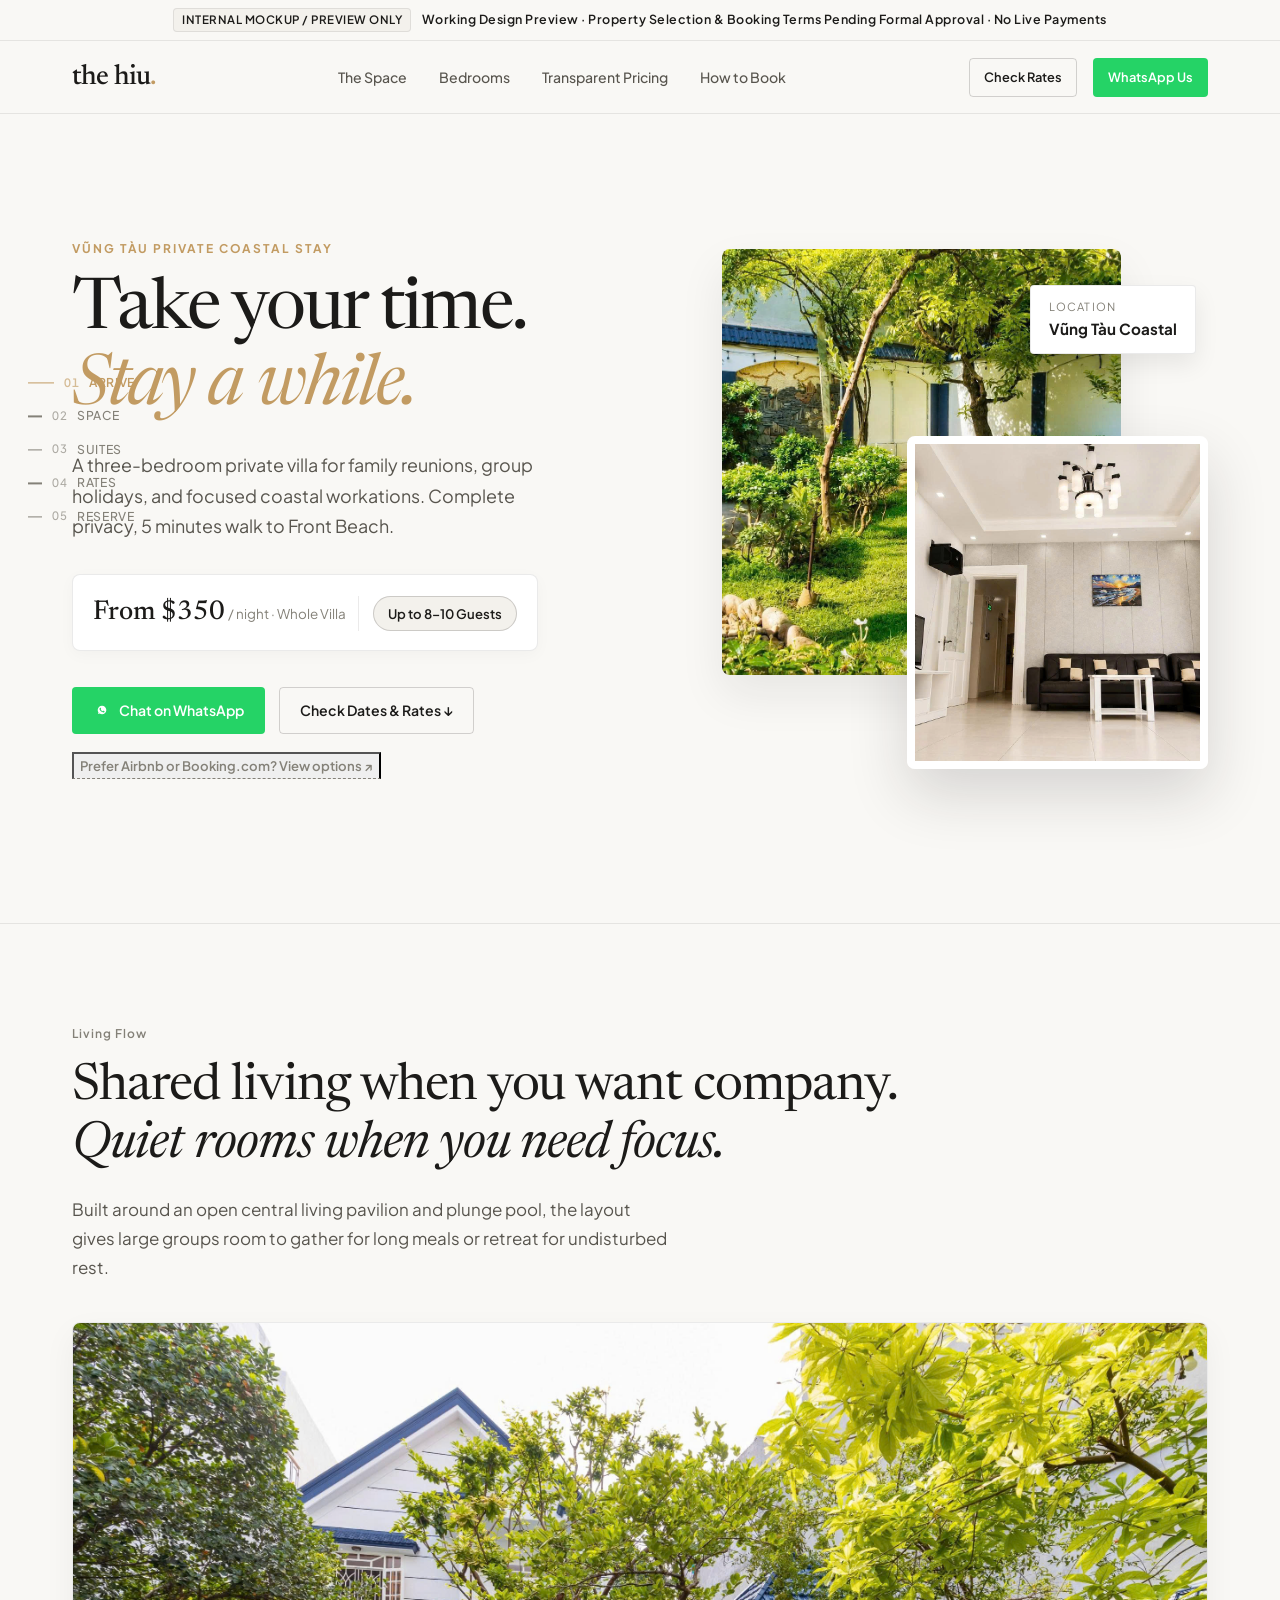
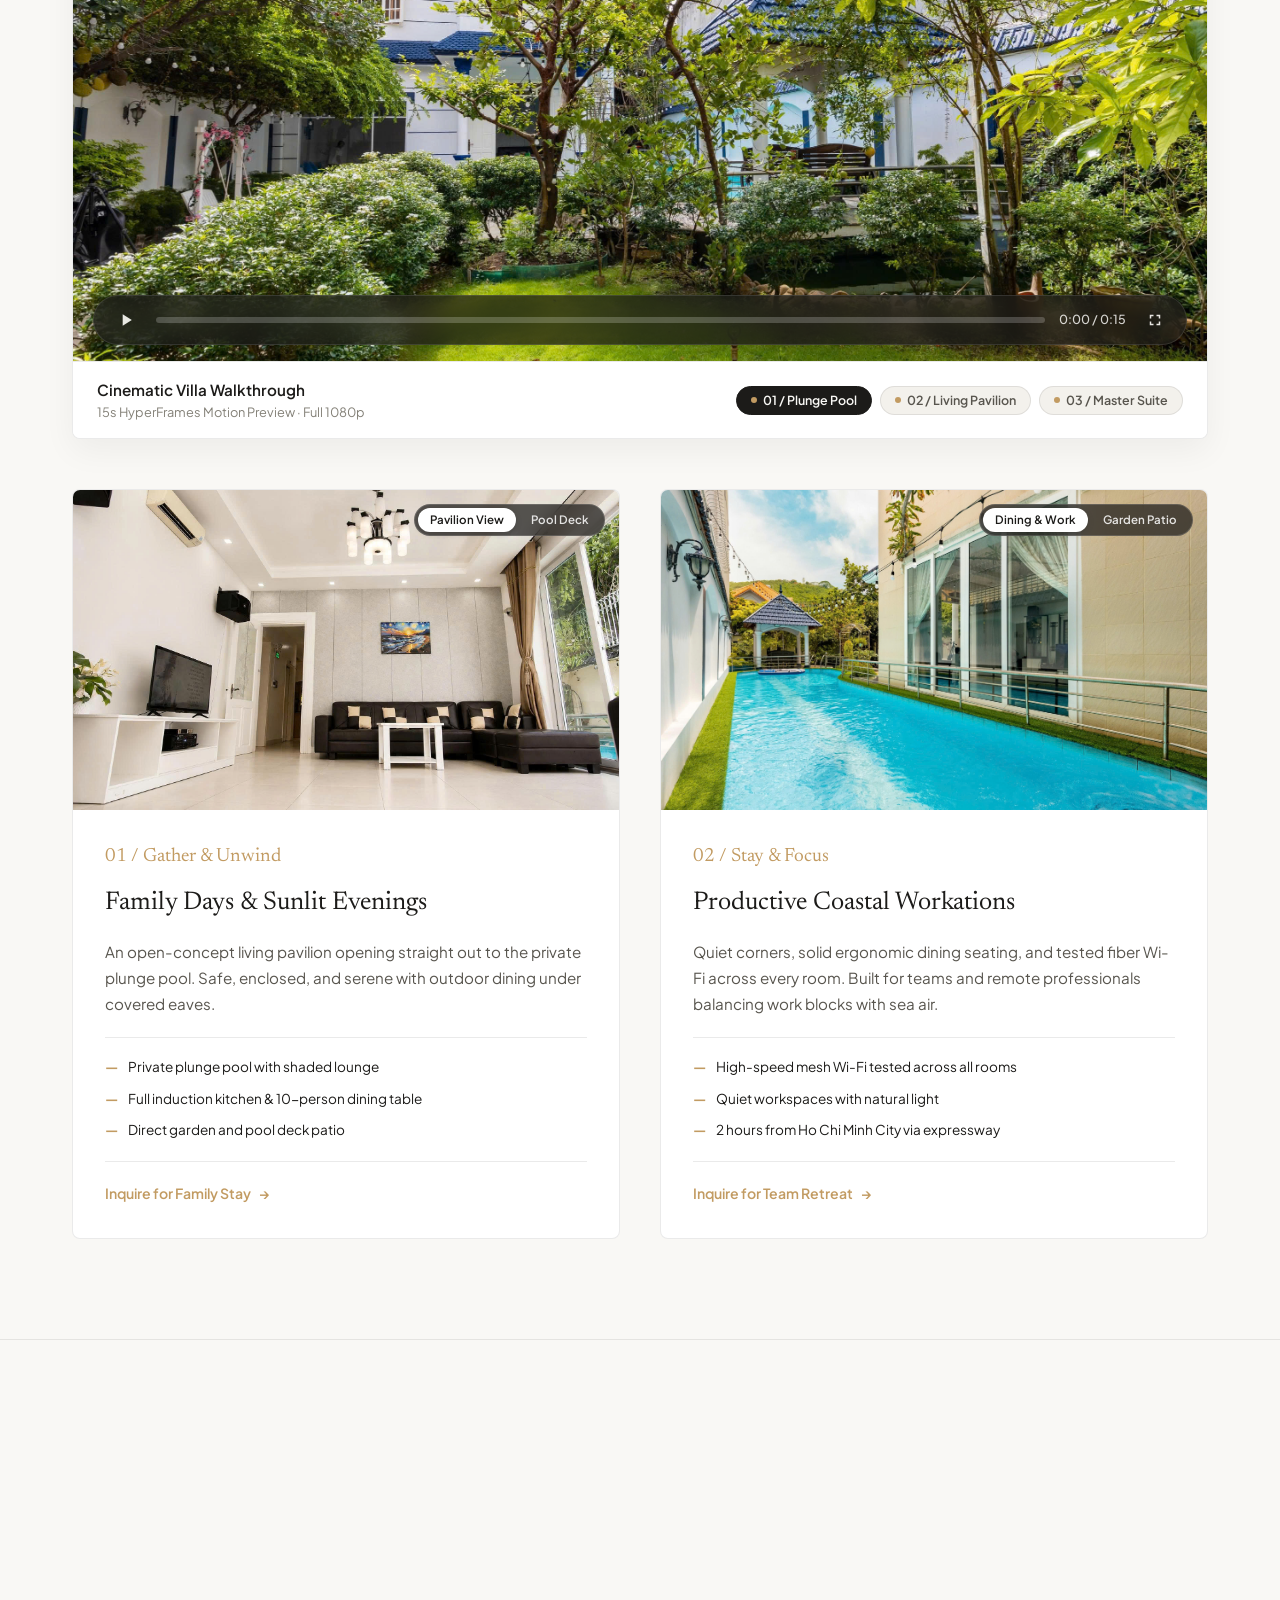
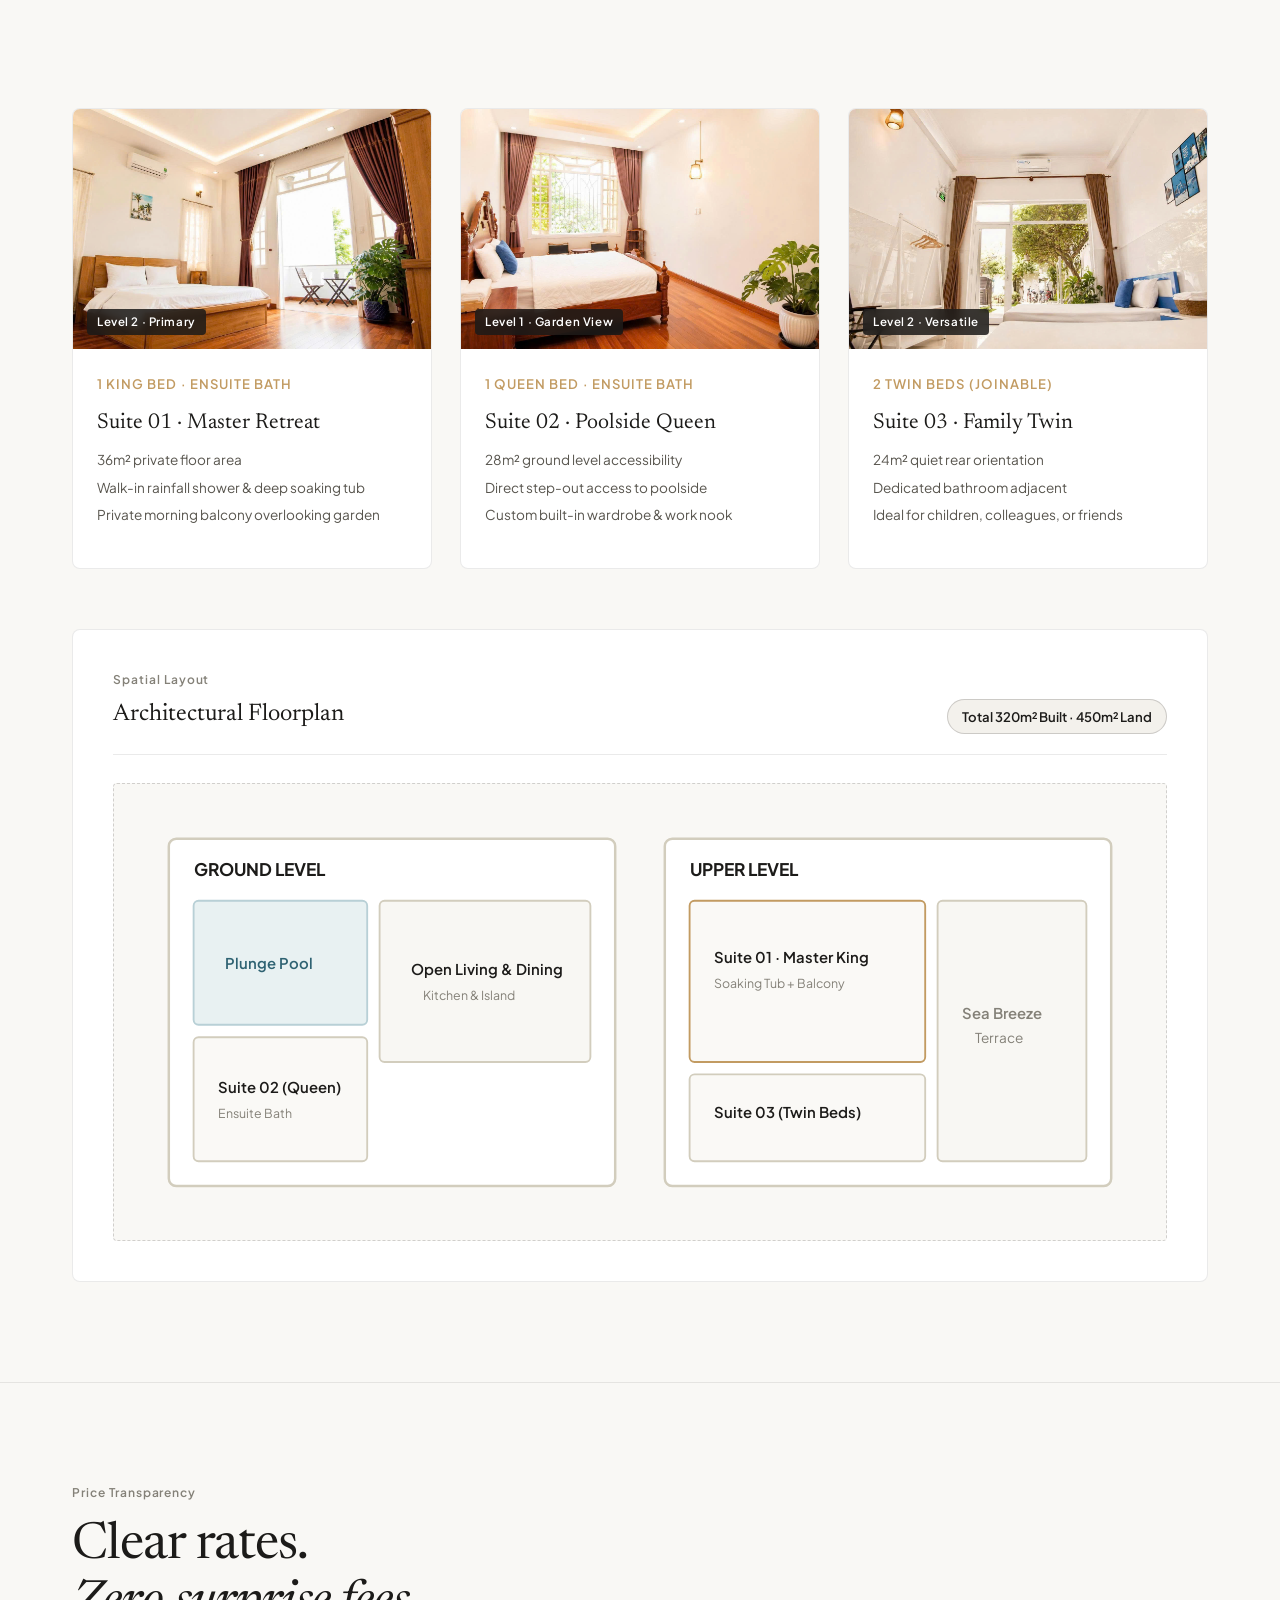
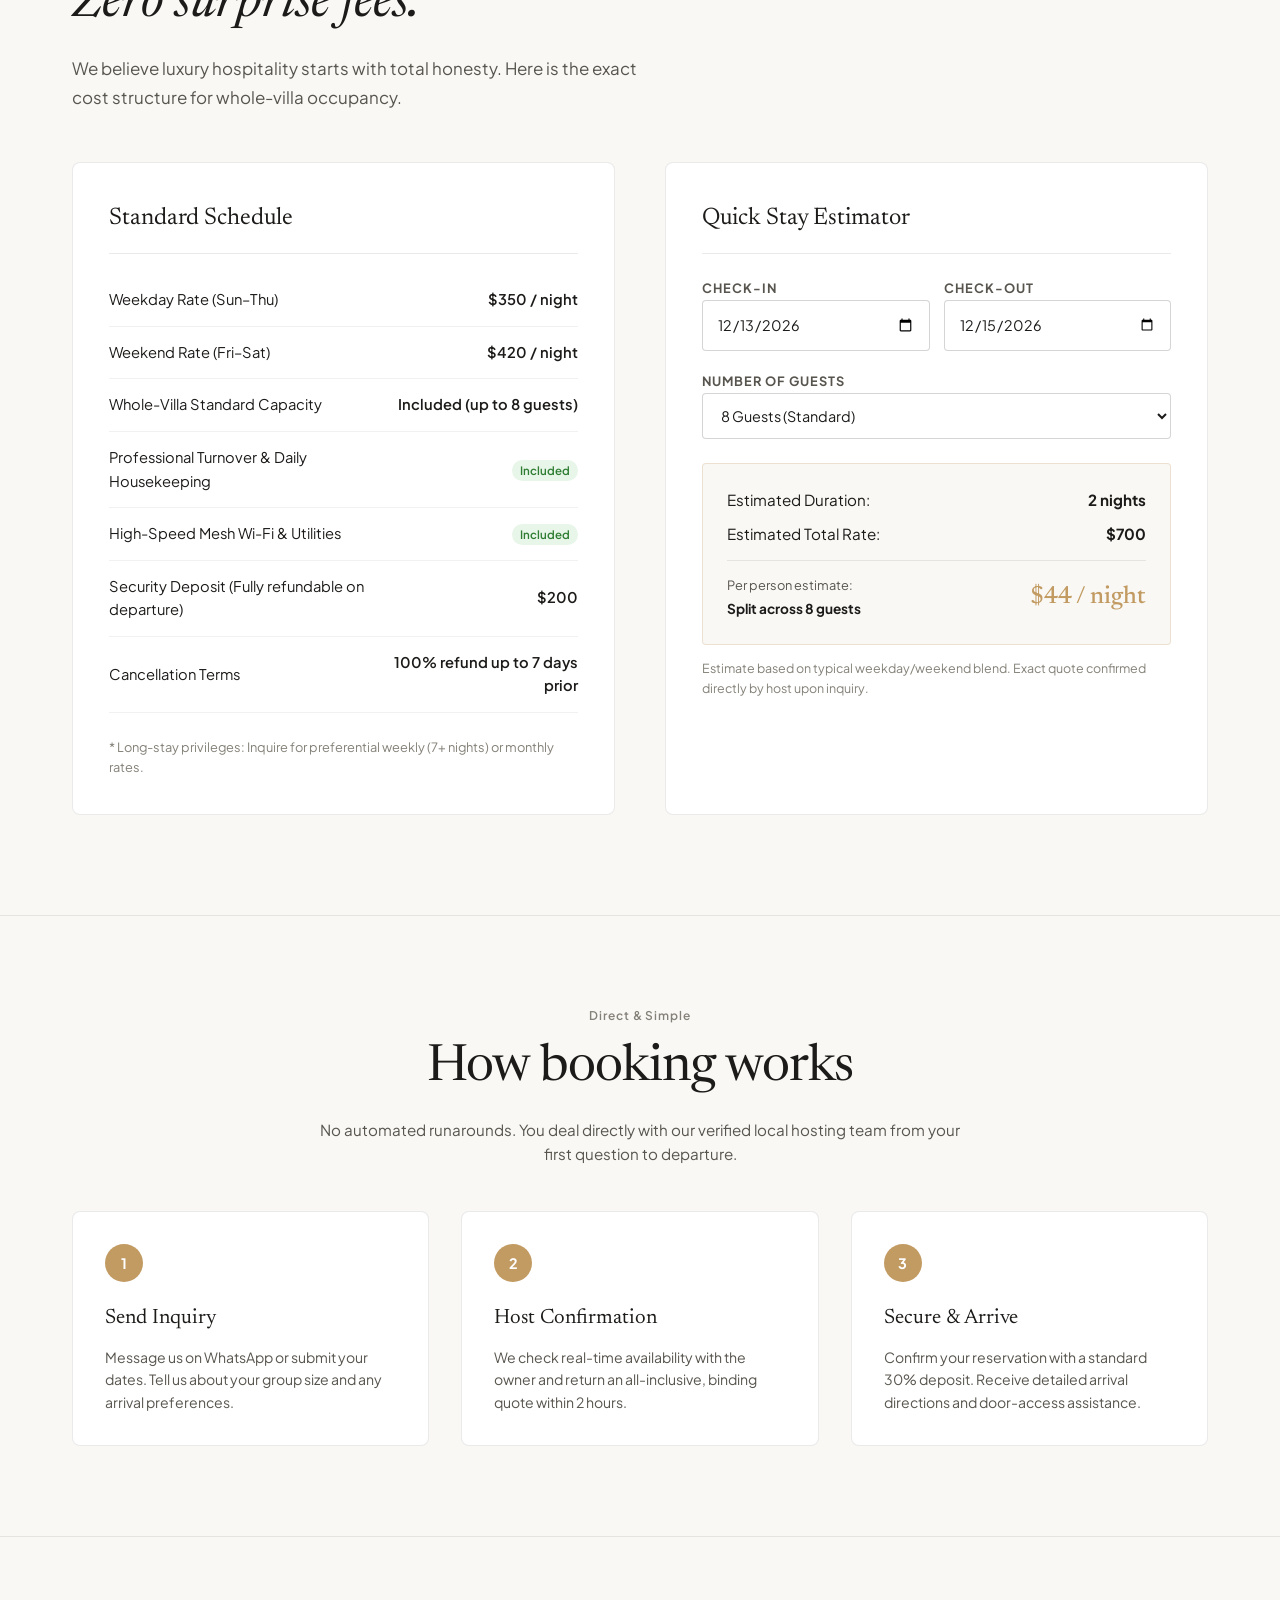
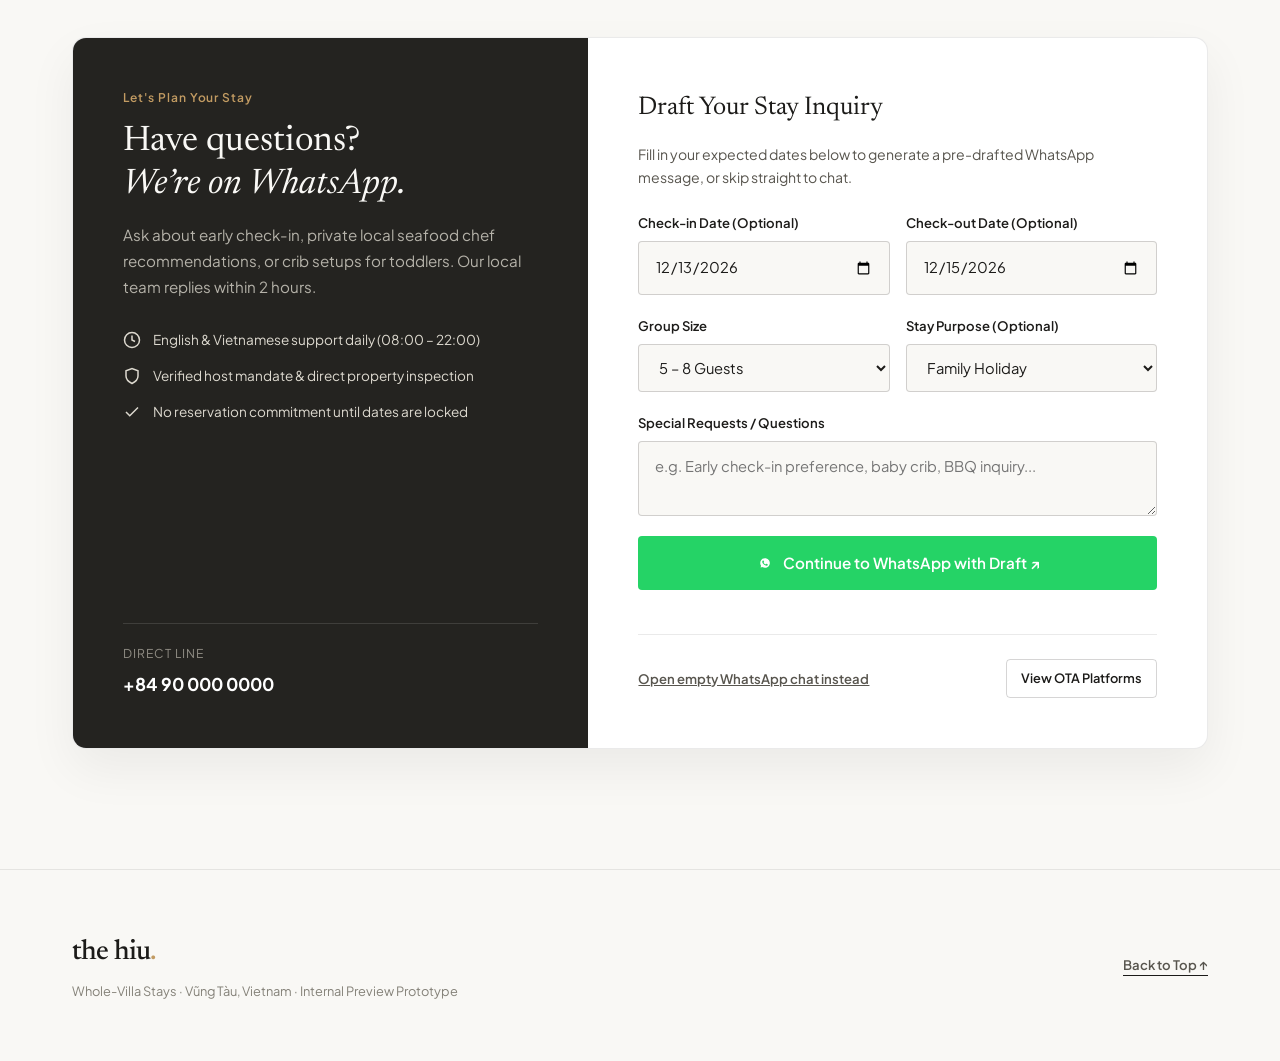
==== index.html @ a6456c28 "feat(web): deploy The Hiu preview landing page" ====
<!doctype html>
<html lang="en" data-type="place">
<head>
  <meta charset="utf-8">
  <meta name="viewport" content="width=device-width, initial-scale=1">
  <meta name="robots" content="noindex,nofollow">
  <meta name="page-type" content="place">
  <meta name="site-kind" content="place">
  <meta name="page-kind" content="place">
  <title>The Hiu | Whole-Villa Retreat (Vũng Tàu) — Preview Prototype</title>
  <link rel="preconnect" href="https://fonts.googleapis.com">
  <link rel="preconnect" href="https://fonts.gstatic.com" crossorigin>
  <link rel="stylesheet" href="styles.css">
</head>
<body>

  <!-- Internal Preview Disclaimer Banner (Compliance with AGENTS.md) -->
  <aside class="preview-banner" role="status" aria-label="Internal Preview Notice">
    <span>Internal Mockup / Preview Only</span> Working Design Preview · Property Selection & Booking Terms Pending Formal Approval · No Live Payments
  </aside>

  <!-- Sticky Top Navigation -->
  <header class="site-header">
    <div class="scroll-progress" id="scroll-progress"></div>
    <div class="container nav-wrapper">
      <a class="brand-mark" href="#top" aria-label="The Hiu Homepage">
        the hiu<span>.</span>
      </a>

      <!-- Active Section Breadcrumb Pill (Mobile & Tablet <1024px) -->
      <div class="mobile-act-pill header-act-pill" id="mobile-act-indicator" aria-live="polite">
        <span class="act-pill-dot" aria-hidden="true"></span>
        <span class="act-pill-text" id="mobile-act-text">01 / Arrive</span>
      </div>

      <nav class="nav-menu" aria-label="Main Navigation">
        <a class="nav-link" href="#space">The Space</a>
        <a class="nav-link" href="#rooms">Bedrooms</a>
        <a class="nav-link" href="#pricing">Transparent Pricing</a>
        <a class="nav-link" href="#process">How to Book</a>
      </nav>

      <div class="nav-cta-group">
        <a class="btn btn-outline btn-sm" href="#pricing">Check Rates</a>
        <a class="btn btn-whatsapp btn-sm" href="https://wa.me/84900000000?text=Hello%20The%20Hiu,%20I'm%20interested%20in%20inquiry%20details%20for%20the%20villa." target="_blank" rel="noopener">
          WhatsApp Us
        </a>
      </div>
    </div>
  </header>

  <main id="top">

    <!-- Desktop Floating Left Navigation Rail (>=1024px) -->
    <nav class="side-nav-rail" id="side-nav-rail" aria-label="Chapter Navigation">
      <div class="side-nav-track">
        <a href="#arrive" class="side-nav-item is-active" data-section="arrive" aria-label="Chapter 01: Arrive" aria-current="true">
          <span class="side-nav-line" aria-hidden="true"></span>
          <span class="side-nav-num">01</span>
          <span class="side-nav-label">Arrive</span>
        </a>
        <a href="#space" class="side-nav-item" data-section="space" aria-label="Chapter 02: Space">
          <span class="side-nav-line" aria-hidden="true"></span>
          <span class="side-nav-num">02</span>
          <span class="side-nav-label">Space</span>
        </a>
        <a href="#rooms" class="side-nav-item" data-section="rooms" aria-label="Chapter 03: Suites">
          <span class="side-nav-line" aria-hidden="true"></span>
          <span class="side-nav-num">03</span>
          <span class="side-nav-label">Suites</span>
        </a>
        <a href="#pricing" class="side-nav-item" data-section="pricing" aria-label="Chapter 04: Rates">
          <span class="side-nav-line" aria-hidden="true"></span>
          <span class="side-nav-num">04</span>
          <span class="side-nav-label">Rates</span>
        </a>
        <a href="#enquiry" class="side-nav-item" data-section="enquiry" aria-label="Chapter 05: Reserve">
          <span class="side-nav-line" aria-hidden="true"></span>
          <span class="side-nav-num">05</span>
          <span class="side-nav-label">Reserve</span>
        </a>
      </div>
    </nav>

    <!-- ======================================================================
         ACT 1: ARRIVE — Dimensional Layered Hero
         ====================================================================== -->
    <section class="hero-section" id="arrive" aria-label="Villa Introduction">
      <div class="container hero-grid">
        
        <div class="hero-copy-block">
          <span class="eyebrow">Vũng Tàu Private Coastal Stay</span>
          <h1 class="hero-headline">Take your time.<br><em>Stay a while.</em></h1>
          <p class="hero-desc">
            A three-bedroom private villa for family reunions, group holidays, and focused coastal workations. Complete privacy, 5 minutes walk to Front Beach.
          </p>

          <!-- Starting Price Strip (Early Transparent Pricing) -->
          <div class="hero-price-strip">
            <div>
              <span class="price-main">From $350</span>
              <span class="price-sub">/ night · Whole Villa</span>
            </div>
            <div class="hero-price-meta">
              <span class="badge-pill">Up to 8–10 Guests</span>
            </div>
          </div>

          <!-- Dual Primary CTAs -->
          <div class="hero-cta-actions">
            <a class="btn btn-whatsapp" id="hero-whatsapp-btn" href="https://wa.me/84900000000?text=Hello%20The%20Hiu,%20I%20am%20interested%20in%20staying%20at%20the%20villa.%20Could%20you%20share%20availability?" target="_blank" rel="noopener">
              <svg width="18" height="18" viewBox="0 0 24 24" fill="currentColor" aria-hidden="true"><path d="M12.031 6.172c-3.181 0-5.767 2.586-5.768 5.766-.001 1.298.38 2.27 1.019 3.287l-.582 2.128 2.182-.573c.978.58 1.911.928 3.145.929 3.178 0 5.767-2.587 5.768-5.766.001-3.187-2.575-5.77-5.764-5.771zm3.392 8.244c-.144.405-.837.774-1.17.824-.312.045-.694.072-2.129-.523-1.637-.678-2.696-2.345-2.777-2.454-.082-.109-.661-.88-.661-1.678 0-.797.414-1.189.561-1.352.147-.163.32-.204.427-.204.108 0 .216.002.311.007.1.006.234-.038.366.279.135.326.46 1.123.5 1.205.04.082.067.177.013.285-.054.108-.081.176-.162.272-.081.095-.171.213-.245.286-.081.082-.167.171-.072.335.095.163.422.696.906 1.127.623.555 1.149.728 1.312.809.163.082.259.071.354-.04.095-.112.408-.475.517-.638.109-.163.218-.136.368-.082.15.054.954.449 1.118.531.163.082.272.122.312.19.04.068.04.394-.104.799z"/></svg>
              Chat on WhatsApp
            </a>
            <a class="btn btn-outline" href="#pricing">
              Check Dates & Rates ↓
            </a>
          </div>

          <button type="button" class="hero-ota-link" id="open-ota-modal-btn">
            Prefer Airbnb or Booking.com? View options ↗
          </button>
        </div>

        <!-- Dimensional Visual Canvas (Scroll-Craft Layering) -->
        <div class="hero-visual-canvas" aria-hidden="true">
          <div class="hero-layer-base">
            <img src="assets/garden.jpg" alt="Villa private courtyard and garden">
          </div>
          <div class="hero-layer-frame">
            <img src="assets/living.jpg" alt="Living pavilion detail">
          </div>
          <div class="hero-layer-badge">
            <span class="label">Location</span>
            <span class="val">Vũng Tàu Coastal</span>
          </div>
        </div>

      </div>
    </section>

    <!-- ======================================================================
         ACT 2: DISCOVER — Space & Flow
         ====================================================================== -->
    <section class="space-section" id="space" aria-label="The Villa Experience">
      <div class="container">
        <div class="reveal-on-scroll">
          <span class="section-label">Living Flow</span>
          <h2 class="section-title">Shared living when you want company.<br><em>Quiet rooms when you need focus.</em></h2>
          <p class="section-subtitle">
            Built around an open central living pavilion and plunge pool, the layout gives large groups room to gather for long meals or retreat for undisturbed rest.
          </p>
        </div>

        <!-- Video Teaser Preview (HyperFrames Cinematic Production) -->
        <div class="video-teaser-wrap reveal-on-scroll" id="teaser-video">
          <div class="video-teaser-card">
            <div class="video-media-frame">
              <video class="villa-video-player" id="villa-video" poster="assets/pool.jpg" playsinline muted loop preload="metadata">
                <source src="assets/the-hiu-teaser-web.mp4" type="video/mp4">
                Your browser does not support HTML5 video.
              </video>

              <!-- Custom Quiet Glassmorphism Video Overlay Controls -->
              <div class="video-controls-overlay" id="video-controls">
                <button class="video-ctrl-btn" id="video-play-btn" aria-label="Play or pause video" type="button">
                  <svg class="icon-play" viewBox="0 0 24 24" width="20" height="20" fill="currentColor" aria-hidden="true"><path d="M8 5v14l11-7z"/></svg>
                  <svg class="icon-pause" viewBox="0 0 24 24" width="20" height="20" fill="currentColor" aria-hidden="true" style="display:none;"><path d="M6 19h4V5H6v14zm8-14v14h4V5h-4z"/></svg>
                </button>
                <div class="video-progress-bar-wrap" id="video-progress-wrap" role="progressbar" aria-label="Video playback progress" aria-valuemin="0" aria-valuemax="15" aria-valuenow="0">
                  <div class="video-progress-fill" id="video-progress-fill"></div>
                </div>
                <span class="video-time-display" id="video-time-display">0:00 / 0:15</span>
                <button class="video-ctrl-btn video-fs-btn" id="video-fs-btn" aria-label="Toggle fullscreen" type="button">
                  <svg viewBox="0 0 24 24" width="18" height="18" fill="currentColor" aria-hidden="true"><path d="M7 14H5v5h5v-2H7v-3zm-2-4h2V7h3V5H5v5zm12 7h-3v2h5v-5h-2v3zM14 5v2h3v3h2V5h-5z"/></svg>
                </button>
              </div>
            </div>

            <div class="video-teaser-meta">
              <div class="video-teaser-info">
                <strong>Cinematic Villa Walkthrough</strong>
                <span>15s HyperFrames Motion Preview · Full 1080p</span>
              </div>
              <nav class="video-chapters" aria-label="Walkthrough chapters">
                <button class="chapter-pill is-active" data-seek="0" type="button">
                  <span class="chapter-dot"></span>01 / Plunge Pool
                </button>
                <button class="chapter-pill" data-seek="5" type="button">
                  <span class="chapter-dot"></span>02 / Living Pavilion
                </button>
                <button class="chapter-pill" data-seek="10" type="button">
                  <span class="chapter-dot"></span>03 / Master Suite
                </button>
              </nav>
            </div>
          </div>
        </div>

        <div class="space-grid">
          <!-- Card 1 -->
          <article class="space-card" data-stagger="1">
            <div class="space-card-media" id="space-media-1">
              <img src="assets/living.jpg" alt="Open living pavilion with pool connection" class="space-card-img" id="space-img-1">
              <div class="space-angle-pills" role="tablist" aria-label="View angles for Gather & Unwind">
                <button class="angle-pill is-active" data-target="space-img-1" data-src="assets/living.jpg" role="tab" aria-selected="true" type="button">Pavilion View</button>
                <button class="angle-pill" data-target="space-img-1" data-src="assets/pool.jpg" role="tab" aria-selected="false" type="button">Pool Deck</button>
              </div>
            </div>
            <div class="space-card-body">
              <span class="space-card-num">01 / Gather & Unwind</span>
              <h3 class="space-card-title">Family Days & Sunlit Evenings</h3>
              <p class="space-card-desc">
                An open-concept living pavilion opening straight out to the private plunge pool. Safe, enclosed, and serene with outdoor dining under covered eaves.
              </p>
              <ul class="space-highlights">
                <li>Private plunge pool with shaded lounge</li>
                <li>Full induction kitchen & 10-person dining table</li>
                <li>Direct garden and pool deck patio</li>
              </ul>
              <div class="space-card-cta">
                <a href="#enquiry" class="space-inquiry-link" data-purpose="Family holiday">Inquire for Family Stay <span aria-hidden="true">→</span></a>
              </div>
            </div>
          </article>

          <!-- Card 2 -->
          <article class="space-card" data-stagger="2">
            <div class="space-card-media" id="space-media-2">
              <img src="assets/dining.jpg" alt="Dedicated workspaces and communal dining" class="space-card-img" id="space-img-2">
              <div class="space-angle-pills" role="tablist" aria-label="View angles for Stay & Focus">
                <button class="angle-pill is-active" data-target="space-img-2" data-src="assets/dining.jpg" role="tab" aria-selected="true" type="button">Dining & Work</button>
                <button class="angle-pill" data-target="space-img-2" data-src="assets/garden.jpg" role="tab" aria-selected="false" type="button">Garden Patio</button>
              </div>
            </div>
            <div class="space-card-body">
              <span class="space-card-num">02 / Stay & Focus</span>
              <h3 class="space-card-title">Productive Coastal Workations</h3>
              <p class="space-card-desc">
                Quiet corners, solid ergonomic dining seating, and tested fiber Wi-Fi across every room. Built for teams and remote professionals balancing work blocks with sea air.
              </p>
              <ul class="space-highlights">
                <li>High-speed mesh Wi-Fi tested across all rooms</li>
                <li>Quiet workspaces with natural light</li>
                <li>2 hours from Ho Chi Minh City via expressway</li>
              </ul>
              <div class="space-card-cta">
                <a href="#enquiry" class="space-inquiry-link" data-purpose="Workation retreat">Inquire for Team Retreat <span aria-hidden="true">→</span></a>
              </div>
            </div>
          </article>
        </div>
      </div>
    </section>

    <!-- ======================================================================
         ACT 3: PICTURE THE STAY — Where You'll Sleep & Floorplan
         ====================================================================== -->
    <section class="rooms-section" id="rooms" aria-label="Bedrooms and Floor Layout">
      <div class="container">
        <div class="reveal-on-scroll">
          <span class="eyebrow">Accommodations</span>
          <h2 class="section-title">Where you’ll sleep.<br><em>Quiet bedrooms.</em></h2>
          <p class="section-subtitle">
            Every bedroom features premium mattresses, crisp cotton linens, independent quiet inverter AC, and dedicated storage.
          </p>
        </div>

        <div class="rooms-carousel-wrapper" id="rooms-carousel">
          <div class="rooms-grid" id="rooms-grid" role="region" aria-label="Bedroom Suites Carousel" tabindex="0">
            <!-- Room 1 -->
            <article class="room-card sc-reveal">
              <div class="room-media">
                <img src="assets/bedroom-1.jpg" alt="Master King Suite bedroom">
                <span class="room-badge">Level 2 · Primary</span>
              </div>
              <div class="room-details">
                <span class="room-bed-type">1 King Bed · Ensuite Bath</span>
                <h3 class="room-name">Suite 01 · Master Retreat</h3>
                <ul class="room-features">
                  <li>36m² private floor area</li>
                  <li>Walk-in rainfall shower & deep soaking tub</li>
                  <li>Private morning balcony overlooking garden</li>
                </ul>
              </div>
            </article>

            <!-- Room 2 -->
            <article class="room-card sc-reveal" data-stagger="1">
              <div class="room-media">
                <img src="assets/bedroom-2.jpg" alt="Garden Queen Room">
                <span class="room-badge">Level 1 · Garden View</span>
              </div>
              <div class="room-details">
                <span class="room-bed-type">1 Queen Bed · Ensuite Bath</span>
                <h3 class="room-name">Suite 02 · Poolside Queen</h3>
                <ul class="room-features">
                  <li>28m² ground level accessibility</li>
                  <li>Direct step-out access to poolside</li>
                  <li>Custom built-in wardrobe & work nook</li>
                </ul>
              </div>
            </article>

            <!-- Room 3 -->
            <article class="room-card sc-reveal" data-stagger="2">
              <div class="room-media">
                <img src="assets/bedroom-3.jpg" alt="Family Twin Room">
                <span class="room-badge">Level 2 · Versatile</span>
              </div>
              <div class="room-details">
                <span class="room-bed-type">2 Twin Beds (Joinable)</span>
                <h3 class="room-name">Suite 03 · Family Twin</h3>
                <ul class="room-features">
                  <li>24m² quiet rear orientation</li>
                  <li>Dedicated bathroom adjacent</li>
                  <li>Ideal for children, colleagues, or friends</li>
                </ul>
              </div>
            </article>
          </div>

          <!-- Carousel Controls (<992px) -->
          <div class="carousel-nav-controls" id="rooms-carousel-controls" aria-label="Bedroom suites carousel controls">
            <button type="button" class="carousel-arrow prev" id="rooms-prev-btn" aria-label="Previous suite" disabled>
              <svg width="18" height="18" viewBox="0 0 24 24" fill="none" stroke="currentColor" stroke-width="2" aria-hidden="true"><path d="M15 18l-6-6 6-6"/></svg>
            </button>
            <div class="carousel-dots" id="rooms-dots" role="tablist" aria-label="Suites selection">
              <button type="button" class="carousel-dot is-active" data-slide="0" role="tab" aria-selected="true" aria-label="Suite 1: Master Retreat"></button>
              <button type="button" class="carousel-dot" data-slide="1" role="tab" aria-selected="false" aria-label="Suite 2: Poolside Queen"></button>
              <button type="button" class="carousel-dot" data-slide="2" role="tab" aria-selected="false" aria-label="Suite 3: Family Twin"></button>
            </div>
            <span class="carousel-counter" id="rooms-counter" aria-live="polite">01 / 03</span>
            <button type="button" class="carousel-arrow next" id="rooms-next-btn" aria-label="Next suite">
              <svg width="18" height="18" viewBox="0 0 24 24" fill="none" stroke="currentColor" stroke-width="2" aria-hidden="true"><path d="M9 18l6-6-6-6"/></svg>
            </button>
          </div>
        </div>

        <!-- Architectural Floorplan Preview -->
        <div class="floorplan-container reveal-on-scroll">
          <div class="floorplan-header">
            <div>
              <span class="section-label" style="margin-bottom: 6px;">Spatial Layout</span>
              <h3 style="font-family: var(--font-display); font-weight: 400; font-size: 1.5rem; margin: 0;">Architectural Floorplan</h3>
            </div>
            <span class="badge-pill">Total 320m² Built · 450m² Land</span>
          </div>

          <div class="floorplan-svg-wrap" aria-label="Floorplan Layout Diagram">
            <svg viewBox="0 0 800 320" width="100%" height="auto" fill="none" xmlns="http://www.w3.org/2000/svg">
              <!-- Ground Level -->
              <rect x="20" y="20" width="360" height="280" rx="6" fill="#FFFFFF" stroke="#D2CDBD" stroke-width="2"/>
              <text x="40" y="50" font-family="'Plus Jakarta Sans', sans-serif" font-weight="700" font-size="14" fill="#1C1B19">GROUND LEVEL</text>
              
              <!-- Pool & Garden -->
              <rect x="40" y="70" width="140" height="100" rx="4" fill="#E8F1F2" stroke="#B8D0D6" stroke-width="1.5"/>
              <text x="65" y="125" font-size="12" font-weight="600" fill="#2E6272">Plunge Pool</text>
              
              <!-- Living Pavilion -->
              <rect x="190" y="70" width="170" height="130" rx="4" fill="#F8F7F3" stroke="#D2CDBD" stroke-width="1.5"/>
              <text x="215" y="130" font-size="12" font-weight="600" fill="#1C1B19">Open Living & Dining</text>
              <text x="225" y="150" font-size="10" fill="#848178">Kitchen & Island</text>

              <!-- Suite 02 -->
              <rect x="40" y="180" width="140" height="100" rx="4" fill="#FAF9F6" stroke="#D2CDBD" stroke-width="1.5"/>
              <text x="60" y="225" font-size="12" font-weight="600" fill="#1C1B19">Suite 02 (Queen)</text>
              <text x="60" y="245" font-size="10" fill="#848178">Ensuite Bath</text>

              <!-- Upper Level -->
              <rect x="420" y="20" width="360" height="280" rx="6" fill="#FFFFFF" stroke="#D2CDBD" stroke-width="2"/>
              <text x="440" y="50" font-family="'Plus Jakarta Sans', sans-serif" font-weight="700" font-size="14" fill="#1C1B19">UPPER LEVEL</text>

              <!-- Suite 01 Master -->
              <rect x="440" y="70" width="190" height="130" rx="4" fill="#FAF9F6" stroke="#C29B62" stroke-width="1.5"/>
              <text x="460" y="120" font-size="12" font-weight="600" fill="#1C1B19">Suite 01 · Master King</text>
              <text x="460" y="140" font-size="10" fill="#848178">Soaking Tub + Balcony</text>

              <!-- Suite 03 -->
              <rect x="440" y="210" width="190" height="70" rx="4" fill="#FAF9F6" stroke="#D2CDBD" stroke-width="1.5"/>
              <text x="460" y="245" font-size="12" font-weight="600" fill="#1C1B19">Suite 03 (Twin Beds)</text>

              <!-- Terrace Lounge -->
              <rect x="640" y="70" width="120" height="210" rx="4" fill="#F8F7F3" stroke="#D2CDBD" stroke-width="1.5"/>
              <text x="660" y="165" font-size="12" font-weight="600" fill="#848178">Sea Breeze</text>
              <text x="670" y="185" font-size="11" fill="#848178">Terrace</text>
            </svg>
          </div>
        </div>

      </div>
    </section>

    <!-- ======================================================================
         ACT 4: PLAN WITH CONFIDENCE — Pricing Calculator & Trust Process
         ====================================================================== -->
    <section class="pricing-section" id="pricing" aria-label="Transparent Pricing Breakdown">
      <div class="container">
        <div class="reveal-on-scroll">
          <span class="section-label">Price Transparency</span>
          <h2 class="section-title">Clear rates.<br><em>Zero surprise fees.</em></h2>
          <p class="section-subtitle">
            We believe luxury hospitality starts with total honesty. Here is the exact cost structure for whole-villa occupancy.
          </p>
        </div>

        <div class="pricing-layout">
          <!-- Standard Rate Breakdown Table -->
          <div class="pricing-breakdown-card reveal-on-scroll" data-stagger="1">
            <h3 class="pricing-card-title">Standard Schedule</h3>
            <table class="rate-table">
              <tbody>
                <tr>
                  <td>Weekday Rate (Sun–Thu)</td>
                  <td>$350 / night</td>
                </tr>
                <tr>
                  <td>Weekend Rate (Fri–Sat)</td>
                  <td>$420 / night</td>
                </tr>
                <tr>
                  <td>Whole-Villa Standard Capacity</td>
                  <td>Included (up to 8 guests)</td>
                </tr>
                <tr>
                  <td>Professional Turnover & Daily Housekeeping</td>
                  <td><span class="tag-included">Included</span></td>
                </tr>
                <tr>
                  <td>High-Speed Mesh Wi-Fi & Utilities</td>
                  <td><span class="tag-included">Included</span></td>
                </tr>
                <tr>
                  <td>Security Deposit (Fully refundable on departure)</td>
                  <td>$200</td>
                </tr>
                <tr>
                  <td>Cancellation Terms</td>
                  <td>100% refund up to 7 days prior</td>
                </tr>
              </tbody>
            </table>
            <p style="font-size: 0.8rem; color: var(--ink-muted); margin: 0;">
              * Long-stay privileges: Inquire for preferential weekly (7+ nights) or monthly rates.
            </p>
          </div>

          <!-- Interactive Price & Per-Person Estimator -->
          <div class="calc-card reveal-on-scroll" data-stagger="2">
            <h3 class="pricing-card-title">Quick Stay Estimator</h3>
            
            <div class="calc-field-group">
              <div class="calc-input-row">
                <div>
                  <label class="calc-label" for="calc-checkin">Check-in</label>
                  <input type="date" id="calc-checkin" class="calc-input">
                </div>
                <div>
                  <label class="calc-label" for="calc-checkout">Check-out</label>
                  <input type="date" id="calc-checkout" class="calc-input">
                </div>
              </div>

              <div>
                <label class="calc-label" for="calc-guests">Number of Guests</label>
                <select id="calc-guests" class="calc-input">
                  <option value="4">4 Guests</option>
                  <option value="6">6 Guests</option>
                  <option value="8" selected>8 Guests (Standard)</option>
                  <option value="10">10 Guests (Max)</option>
                </select>
              </div>
            </div>

            <div class="calc-result-box" id="calc-results">
              <div class="calc-result-row">
                <span>Estimated Duration:</span>
                <strong id="calc-duration">2 nights</strong>
              </div>
              <div class="calc-result-row">
                <span>Estimated Total Rate:</span>
                <strong id="calc-total">$770</strong>
              </div>
              <div class="calc-result-row highlight">
                <div>
                  <span style="font-size: 0.8rem; color: var(--ink-secondary); display: block;">Per person estimate:</span>
                  <strong style="font-size: 0.85rem; color: var(--ink);">Split across <span id="calc-guest-display">8</span> guests</strong>
                </div>
                <div class="val-per-person" id="calc-per-person">$48 / night</div>
              </div>
            </div>

            <p style="font-size: 0.78rem; color: var(--ink-muted); margin-top: 14px; margin-bottom: 0;">
              Estimate based on typical weekday/weekend blend. Exact quote confirmed directly by host upon inquiry.
            </p>
          </div>
        </div>

      </div>
    </section>

    <!-- 3-Step Booking Process -->
    <section class="trust-section" id="process" aria-label="How Booking Works">
      <div class="container">
        <div class="reveal-on-scroll" style="text-align: center; max-width: 640px; margin: 0 auto;">
          <span class="section-label">Direct & Simple</span>
          <h2 class="section-title">How booking works</h2>
          <p style="color: var(--ink-secondary); font-size: 0.95rem;">
            No automated runarounds. You deal directly with our verified local hosting team from your first question to departure.
          </p>
        </div>

        <div class="steps-grid">
          <div class="step-card reveal-on-scroll" data-stagger="1">
            <div class="step-badge">1</div>
            <h3 class="step-title">Send Inquiry</h3>
            <p class="step-desc">
              Message us on WhatsApp or submit your dates. Tell us about your group size and any arrival preferences.
            </p>
          </div>

          <div class="step-card reveal-on-scroll" data-stagger="2">
            <div class="step-badge">2</div>
            <h3 class="step-title">Host Confirmation</h3>
            <p class="step-desc">
              We check real-time availability with the owner and return an all-inclusive, binding quote within 2 hours.
            </p>
          </div>

          <div class="step-card reveal-on-scroll" data-stagger="3">
            <div class="step-badge">3</div>
            <h3 class="step-title">Secure & Arrive</h3>
            <p class="step-desc">
              Confirm your reservation with a standard 30% deposit. Receive detailed arrival directions and door-access assistance.
            </p>
          </div>
        </div>
      </div>
    </section>

    <!-- ======================================================================
         ACT 5: CLOSE — Hybrid Enquiry Module (Approved 2026-11-05)
         ====================================================================== -->
    <section class="enquiry-section" id="enquiry" aria-label="Reserve or Inquire">
      <div class="container">
        
        <div class="enquiry-card reveal-on-scroll">
          <!-- Info Column (Dark) -->
          <div class="enquiry-info-pane">
            <div>
              <span class="section-label" style="color: var(--accent-warm);">Let's Plan Your Stay</span>
              <h3>Have questions?<br><em>We’re on WhatsApp.</em></h3>
              <p>
                Ask about early check-in, private local seafood chef recommendations, or crib setups for toddlers. Our local team replies within 2 hours.
              </p>
              
              <ul class="host-assurance-list">
                <li>
                  <svg width="18" height="18" viewBox="0 0 24 24" fill="none" stroke="currentColor" stroke-width="2"><circle cx="12" cy="12" r="10"/><path d="M12 6v6l4 2"/></svg>
                  English & Vietnamese support daily (08:00 – 22:00)
                </li>
                <li>
                  <svg width="18" height="18" viewBox="0 0 24 24" fill="none" stroke="currentColor" stroke-width="2"><path d="M12 22s8-4 8-10V5l-8-3-8 3v7c0 6 8 10 8 10z"/></svg>
                  Verified host mandate & direct property inspection
                </li>
                <li>
                  <svg width="18" height="18" viewBox="0 0 24 24" fill="none" stroke="currentColor" stroke-width="2"><path d="M20 6L9 17l-5-5"/></svg>
                  No reservation commitment until dates are locked
                </li>
              </ul>
            </div>

            <div style="border-top: 1px solid rgba(255,255,255,0.12); padding-top: 20px; margin-top: 30px;">
              <span style="font-size: 0.76rem; color: #8F8C83; text-transform: uppercase; letter-spacing: 0.08em; display: block; margin-bottom: 6px;">Direct Line</span>
              <strong style="font-size: 1.1rem; color: #FFFFFF;">+84 90 000 0000</strong>
            </div>
          </div>

          <!-- Form Column (Light) -->
          <div class="enquiry-form-pane">
            <h3 style="font-family: var(--font-display); font-weight: 400; font-size: 1.6rem; margin: 0 0 8px 0;">Draft Your Stay Inquiry</h3>
            <p style="font-size: 0.88rem; color: var(--ink-secondary); margin-bottom: 24px;">
              Fill in your expected dates below to generate a pre-drafted WhatsApp message, or skip straight to chat.
            </p>

            <form class="enquiry-form" id="inquiry-form" onsubmit="return false;">
              <div class="form-row">
                <div class="form-group">
                  <label for="form-checkin">Check-in Date (Optional)</label>
                  <input type="date" id="form-checkin" class="form-control">
                </div>
                <div class="form-group">
                  <label for="form-checkout">Check-out Date (Optional)</label>
                  <input type="date" id="form-checkout" class="form-control">
                </div>
              </div>

              <div class="form-row">
                <div class="form-group">
                  <label for="form-guests">Group Size</label>
                  <select id="form-guests" class="form-control">
                    <option value="">Flexible / Not decided</option>
                    <option value="2-4 guests">2 – 4 Guests</option>
                    <option value="5-8 guests" selected>5 – 8 Guests</option>
                    <option value="9-10 guests">9 – 10 Guests (Max)</option>
                  </select>
                </div>
                <div class="form-group">
                  <label for="form-purpose">Stay Purpose (Optional)</label>
                  <select id="form-purpose" class="form-control">
                    <option value="Family holiday">Family Holiday</option>
                    <option value="Friends getaway">Friends Getaway</option>
                    <option value="Workation retreat">Workation / Team Retreat</option>
                    <option value="Special celebration">Special Celebration</option>
                  </select>
                </div>
              </div>

              <div class="form-group">
                <label for="form-notes">Special Requests / Questions</label>
                <textarea id="form-notes" class="form-control" rows="2" placeholder="e.g. Early check-in preference, baby crib, BBQ inquiry..."></textarea>
              </div>

              <!-- Main Action: Pre-filled WhatsApp Generator -->
              <button type="button" class="btn btn-whatsapp" id="send-whatsapp-draft-btn" style="width: 100%; padding: 14px; font-size: 0.95rem;">
                <svg width="20" height="20" viewBox="0 0 24 24" fill="currentColor" aria-hidden="true"><path d="M12.031 6.172c-3.181 0-5.767 2.586-5.768 5.766-.001 1.298.38 2.27 1.019 3.287l-.582 2.128 2.182-.573c.978.58 1.911.928 3.145.929 3.178 0 5.767-2.587 5.768-5.766.001-3.187-2.575-5.77-5.764-5.771zm3.392 8.244c-.144.405-.837.774-1.17.824-.312.045-.694.072-2.129-.523-1.637-.678-2.696-2.345-2.777-2.454-.082-.109-.661-.88-.661-1.678 0-.797.414-1.189.561-1.352.147-.163.32-.204.427-.204.108 0 .216.002.311.007.1.006.234-.038.366.279.135.326.46 1.123.5 1.205.04.082.067.177.013.285-.054.108-.081.176-.162.272-.081.095-.171.213-.245.286-.081.082-.167.171-.072.335.095.163.422.696.906 1.127.623.555 1.149.728 1.312.809.163.082.259.071.354-.04.095-.112.408-.475.517-.638.109-.163.218-.136.368-.082.15.054.954.449 1.118.531.163.082.272.122.312.19.04.068.04.394-.104.799z"/></svg>
                Continue to WhatsApp with Draft ↗
              </button>

              <div class="enquiry-direct-options">
                <a href="https://wa.me/84900000000" target="_blank" rel="noopener noreferrer" style="font-size: 0.82rem; color: var(--ink-secondary); font-weight: 600; text-decoration: underline;">
                  Open empty WhatsApp chat instead
                </a>
                <button type="button" class="btn btn-outline btn-sm" id="form-ota-btn">
                  View OTA Platforms
                </button>
              </div>
            </form>
          </div>
        </div>

      </div>
    </section>

  </main>

  <!-- ======================================================================
       MODAL: OTA PLATFORMS COMPARISON (Airbnb & Booking.com)
       ====================================================================== -->
  <div class="modal-backdrop" id="ota-modal" role="dialog" aria-modal="true" aria-labelledby="ota-modal-title">
    <div class="modal-content">
      <button type="button" class="modal-close" id="close-ota-modal-btn" aria-label="Close dialog">&times;</button>
      
      <span class="section-label">Booking Channels</span>
      <h3 id="ota-modal-title" style="font-family: var(--font-display); font-weight: 400; font-size: 1.8rem; margin: 0 0 12px 0;">External Booking Platforms</h3>
      <p style="font-size: 0.9rem; color: var(--ink-secondary); margin-bottom: 20px;">
        For travelers who prefer third-party protection or loyalty tiers, our villa will be listed on verified platforms once pilot launch registration completes.
      </p>

      <div class="ota-channels-grid">
        <div class="ota-channel-box">
          <div class="platform-name">Airbnb</div>
          <span class="platform-status">Listing Registration in QA</span>
          <button class="btn btn-outline btn-sm" style="width: 100%; opacity: 0.7; cursor: not-allowed;" disabled>
            Opening Soon
          </button>
        </div>

        <div class="ota-channel-box">
          <div class="platform-name">Booking.com</div>
          <span class="platform-status">Listing Registration in QA</span>
          <button class="btn btn-outline btn-sm" style="width: 100%; opacity: 0.7; cursor: not-allowed;" disabled>
            Opening Soon
          </button>
        </div>
      </div>

      <div style="background: var(--surface-alt); padding: 16px; border-radius: var(--radius-sm); border-left: 3px solid var(--accent-warm);">
        <strong style="font-size: 0.85rem; color: var(--ink); display: block; margin-bottom: 4px;">Direct Booking Benefit:</strong>
        <p style="font-size: 0.82rem; color: var(--ink-secondary); margin: 0;">
          Direct WhatsApp inquiries guarantee the best rate, zero OTA platform service fees, and priority communication directly with property management.
        </p>
      </div>
    </div>
  </div>

  <!-- Mobile Sticky Bottom Action Bar -->
  <aside class="mobile-bottom-bar" id="mobile-action-bar" aria-label="Quick Booking Bar">
    <div class="bottom-bar-pricing bar-pricing-col">
      <div class="bar-price-main">From $350 <span class="bar-price-unit"><small>/ night</small></span></div>
      <div class="bar-capacity bar-price-sub">Whole Villa · 6–8 Guests</div>
    </div>
    <div class="bottom-bar-actions bar-actions-col">
      <a class="btn btn-whatsapp bar-btn" id="bar-whatsapp-btn" href="https://wa.me/84900000000?text=Hello%20The%20Hiu,%20I%20am%20interested%20in%20staying%20at%20the%20villa.%20Could%20you%20share%20availability%20and%20rates?" target="_blank" rel="noopener">
        <svg width="16" height="16" viewBox="0 0 24 24" fill="currentColor" aria-hidden="true"><path d="M12.031 6.172c-3.181 0-5.767 2.586-5.768 5.766-.001 1.298.38 2.27 1.019 3.287l-.582 2.128 2.182-.573c.978.58 1.911.928 3.145.929 3.178 0 5.767-2.587 5.768-5.766.001-3.187-2.575-5.77-5.764-5.771zm3.392 8.244c-.144.405-.837.774-1.17.824-.312.045-.694.072-2.129-.523-1.637-.678-2.696-2.345-2.777-2.454-.082-.109-.661-.88-.661-1.678 0-.797.414-1.189.561-1.352.147-.163.32-.204.427-.204.108 0 .216.002.311.007.1.006.234-.038.366.279.135.326.46 1.123.5 1.205.04.082.067.177.013.285-.054.108-.081.176-.162.272-.081.095-.171.213-.245.286-.081.082-.167.171-.072.335.095.163.422.696.906 1.127.623.555 1.149.728 1.312.809.163.082.272.122.312.19.04.068.04.394-.104.799z"/></svg>
        Chat on WhatsApp
      </a>
    </div>
  </aside>

  <!-- Site Footer -->
  <footer class="site-footer">
    <div class="container footer-inner">
      <div>
        <a class="brand-mark" href="#top">the hiu<span>.</span></a>
        <p style="margin: 6px 0 0 0; font-size: 0.8rem; color: var(--ink-muted);">
          Whole-Villa Stays · Vũng Tàu, Vietnam · Internal Preview Prototype
        </p>
      </div>
      <div>
        <a href="#top" style="font-weight: 600; font-size: 0.82rem; border-bottom: 1px solid var(--ink); padding-bottom: 2px;">
          Back to Top ↑
        </a>
      </div>
    </div>
  </footer>

  <script src="app.js"></script>
</body>
</html>
---- styles.css ----
@import url('https://fonts.googleapis.com/css2?family=Newsreader:ital,opsz,wght@0,6..72,400;0,6..72,500;1,6..72,400;1,6..72,500&family=Plus+Jakarta+Sans:wght@400;500;600;700&display=swap');

/* ==========================================================================
   Design Tokens (Taste DNA - Anti-slop Hospitality)
   ========================================================================== */
:root {
  --ground: #F9F8F5;
  --surface: #FFFFFF;
  --surface-alt: #F3F1EC;
  --surface-dark: #1C1B19;
  --border: rgba(28, 27, 25, 0.09);
  --border-strong: rgba(28, 27, 25, 0.18);
  
  --ink: #1C1B19;
  --ink-secondary: #58554E;
  --ink-muted: #848178;
  --ink-inverse: #F9F8F5;
  
  --accent-warm: #C29B62;
  --accent-soft: #EFE9DD;
  --accent-green: #25D366;
  --accent-green-dark: #1EBE5D;
  
  --font-display: 'Newsreader', Georgia, serif;
  --font-body: 'Plus Jakarta Sans', -apple-system, BlinkMacSystemFont, "Segoe UI", Roboto, sans-serif;
  
  --radius-sm: 4px;
  --radius-md: 8px;
  --radius-lg: 14px;
  --radius-pill: 9999px;
  
  --container-max: 1200px;
  --transition-smooth: 0.25s cubic-bezier(0.16, 1, 0.3, 1);
}

/* ==========================================================================
   Base & Resets
   ========================================================================== */
*, *::before, *::after {
  box-sizing: border-box;
}

html {
  scroll-behavior: smooth;
  font-size: 16px;
  -webkit-font-smoothing: antialiased;
}

body {
  margin: 0;
  background-color: var(--ground);
  color: var(--ink);
  font-family: var(--font-body);
  line-height: 1.6;
  overflow-x: hidden;
}

img {
  max-width: 100%;
  height: auto;
  display: block;
}

a {
  color: inherit;
  text-decoration: none;
}

button, input, select, textarea {
  font: inherit;
}

h1, h2, h3, h4 {
  font-weight: 400;
}

/* Equal container constraint */
.container {
  width: 100%;
  max-width: var(--container-max);
  margin-left: auto;
  margin-right: auto;
  padding-left: 32px;
  padding-right: 32px;
}

/* ==========================================================================
   Preview Disclaimer Banner
   ========================================================================== */
.preview-banner {
  background: var(--ground);
  color: var(--ink);
  text-align: center;
  padding: 8px 16px;
  font-size: 0.78rem;
  letter-spacing: 0.04em;
  font-weight: 600;
  border-bottom: 1px solid var(--border);
  position: relative;
  z-index: 100;
}
.preview-banner span {
  display: inline-block;
  padding: 2px 8px;
  background: var(--surface-alt);
  border: 1px solid var(--border);
  border-radius: var(--radius-sm);
  margin-right: 8px;
  font-size: 0.72rem;
  text-transform: uppercase;
}

/* ==========================================================================
   Navigation
   ========================================================================== */
.site-header {
  position: sticky;
  top: 0;
  background: rgba(249, 248, 245, 0.94);
  backdrop-filter: blur(12px);
  -webkit-backdrop-filter: blur(12px);
  border-bottom: 1px solid var(--border);
  z-index: 90;
  transition: transform var(--transition-smooth);
}

.nav-wrapper {
  position: relative;
  display: flex;
  justify-content: space-between;
  align-items: center;
  height: 72px;
}

.mobile-act-pill {
  display: none;
}

.brand-mark {
  font-family: var(--font-display);
  font-size: 1.75rem;
  font-weight: 500;
  letter-spacing: -0.03em;
  color: var(--ink);
}
.brand-mark span {
  color: var(--accent-warm);
}

.nav-menu {
  display: flex;
  gap: 32px;
  align-items: center;
}

.nav-link {
  font-size: 0.88rem;
  font-weight: 500;
  color: var(--ink-secondary);
  transition: color var(--transition-smooth);
}
.nav-link:hover {
  color: var(--ink);
}

.nav-cta-group {
  display: flex;
  align-items: center;
  gap: 16px;
}

.btn {
  display: inline-flex;
  align-items: center;
  justify-content: center;
  gap: 8px;
  font-weight: 600;
  font-size: 0.88rem;
  padding: 11px 20px;
  border-radius: var(--radius-sm);
  cursor: pointer;
  transition: all var(--transition-smooth);
  border: 1px solid transparent;
  white-space: nowrap;
}

.btn:active {
  transform: scale(0.98);
}

.btn-primary {
  background: var(--ink);
  color: var(--ink-inverse);
}
.btn-primary:hover {
  background: #2E2D2A;
}

.btn-outline {
  background: transparent;
  color: var(--ink);
  border-color: var(--border-strong);
}
.btn-outline:hover {
  background: rgba(28, 27, 25, 0.04);
  border-color: var(--ink);
}

.btn-whatsapp {
  background: var(--accent-green);
  color: #FFFFFF;
}
.btn-whatsapp:hover {
  background: var(--accent-green-dark);
}

.btn-sm {
  padding: 8px 14px;
  font-size: 0.8rem;
}

/* ==========================================================================
   Chapter Navigation: Desktop Left Rail (>=1024px)
   ========================================================================== */
.side-nav-rail {
  position: fixed;
  left: 28px;
  top: 50%;
  transform: translateY(-50%);
  z-index: 80;
  display: block;
}
.side-nav-track {
  display: flex;
  flex-direction: column;
  gap: 14px;
}
.side-nav-item {
  display: flex;
  align-items: center;
  gap: 10px;
  color: var(--ink-muted);
  font-size: 0.76rem;
  font-weight: 500;
  letter-spacing: 0.05em;
  text-decoration: none;
  transition: color var(--transition-smooth), transform var(--transition-smooth);
}
.side-nav-line {
  width: 14px;
  height: 1.5px;
  background-color: currentColor;
  transition: width var(--transition-smooth), background-color var(--transition-smooth);
}
.side-nav-num {
  font-size: 0.72rem;
  font-variant-numeric: tabular-nums;
  opacity: 0.65;
}
.side-nav-label {
  text-transform: uppercase;
}
.side-nav-item:hover {
  color: var(--ink);
  transform: translateX(2px);
}
.side-nav-item.is-active {
  color: var(--accent-warm);
  font-weight: 600;
}
.side-nav-item.is-active .side-nav-line {
  width: 26px;
  background-color: var(--accent-warm);
}

/* ==========================================================================
   Typography & Shared Micro-Elements
   ========================================================================== */
.eyebrow {
  font-size: 0.75rem;
  font-weight: 700;
  text-transform: uppercase;
  letter-spacing: 0.16em;
  color: var(--accent-warm);
  margin-bottom: 14px;
  display: block;
}

.section-title {
  font-family: var(--font-display);
  font-size: clamp(2.2rem, 4vw, 3.2rem);
  font-weight: 400;
  line-height: 1.15;
  letter-spacing: -0.02em;
  margin: 0 0 20px 0;
  color: var(--ink);
}
.section-title em {
  font-style: italic;
  font-weight: 400;
}

.section-subtitle {
  font-size: 1.06rem;
  color: var(--ink-secondary);
  line-height: 1.7;
  max-width: 600px;
  margin: 0 0 40px 0;
}

.badge-pill {
  display: inline-flex;
  align-items: center;
  gap: 8px;
  background: var(--surface-alt);
  border: 1px solid var(--border-strong);
  padding: 6px 14px;
  border-radius: var(--radius-pill);
  font-size: 0.82rem;
  font-weight: 600;
  color: var(--ink);
}

/* ==========================================================================
   ACT 1: Arrive — Dimensional Layered Hero
   ========================================================================== */
.hero-section {
  position: relative;
  min-height: 90vh;
  display: flex;
  align-items: center;
  padding: 60px 0 80px 0;
  background: var(--ground);
  border-bottom: 1px solid var(--border);
  overflow: hidden;
}

.hero-grid {
  display: grid;
  grid-template-columns: 1.1fr 0.9fr;
  gap: 56px;
  align-items: center;
}

.hero-copy-block {
  z-index: 2;
}

.hero-headline {
  font-family: var(--font-display);
  font-size: clamp(2.8rem, 5.5vw, 4.4rem);
  font-weight: 400;
  line-height: 1.08;
  letter-spacing: -0.03em;
  margin: 16px 0 24px 0;
  color: var(--ink);
}
.hero-headline em {
  font-style: italic;
  color: var(--accent-warm);
}

.hero-desc {
  font-size: 1.12rem;
  color: var(--ink-secondary);
  line-height: 1.7;
  margin-bottom: 32px;
  max-width: 490px;
}

.hero-price-strip {
  display: flex;
  align-items: baseline;
  gap: 12px;
  margin-bottom: 36px;
  padding: 16px 20px;
  background: var(--surface);
  border: 1px solid var(--border);
  border-radius: var(--radius-md);
  box-shadow: 0 4px 16px rgba(0,0,0,0.03);
  max-width: fit-content;
}

.hero-price-meta {
  border-left: 1px solid var(--border);
  padding-left: 14px;
}

.price-main {
  font-family: var(--font-display);
  font-size: 1.7rem;
  font-weight: 500;
  color: var(--ink);
}

.price-sub {
  font-size: 0.84rem;
  color: var(--ink-muted);
}

.hero-cta-actions {
  display: flex;
  flex-wrap: wrap;
  gap: 14px;
  align-items: center;
}

.hero-ota-link {
  display: inline-flex;
  align-items: center;
  gap: 6px;
  font-size: 0.82rem;
  font-weight: 600;
  color: var(--ink-muted);
  margin-top: 18px;
  cursor: pointer;
  border-bottom: 1px dashed var(--ink-muted);
  padding-bottom: 2px;
  transition: color var(--transition-smooth);
}
.hero-ota-link:hover {
  color: var(--ink);
  border-color: var(--ink);
}

/* Scroll-Craft Dimensional Hero Canvas */
.hero-visual-canvas {
  position: relative;
  height: 520px;
  z-index: 1;
}

.hero-layer-base {
  position: absolute;
  top: 0;
  left: 0;
  width: 82%;
  height: 82%;
  border-radius: var(--radius-md);
  overflow: hidden;
  box-shadow: 0 20px 45px rgba(28, 27, 25, 0.08);
}
.hero-layer-base img {
  width: 100%;
  height: 100%;
  object-fit: cover;
}

.hero-layer-frame {
  position: absolute;
  bottom: 0;
  right: 0;
  width: 62%;
  height: 64%;
  border-radius: var(--radius-md);
  overflow: hidden;
  border: 8px solid var(--surface);
  box-shadow: 0 25px 60px rgba(28, 27, 25, 0.16);
  z-index: 3;
}
.hero-layer-frame img {
  width: 100%;
  height: 100%;
  object-fit: cover;
}

.hero-layer-badge {
  position: absolute;
  top: 36px;
  right: 12px;
  background: var(--surface);
  padding: 12px 18px;
  border-radius: var(--radius-sm);
  box-shadow: 0 10px 25px rgba(0,0,0,0.08);
  border: 1px solid var(--border);
  z-index: 4;
}
.hero-layer-badge .label {
  font-size: 0.7rem;
  text-transform: uppercase;
  letter-spacing: 0.1em;
  color: var(--ink-muted);
  display: block;
}
.hero-layer-badge .val {
  font-size: 0.95rem;
  font-weight: 700;
  color: var(--ink);
}

/* ==========================================================================
   ACT 2: Discover — Space & Flow
   ========================================================================== */
.space-section {
  padding: 100px 0;
  border-bottom: 1px solid var(--border);
}

/* Video Teaser (HyperFrames Production) */
.video-teaser-wrap {
  margin-bottom: 50px;
}

.video-teaser-card {
  background: var(--surface);
  border: 1px solid var(--border);
  border-radius: var(--radius-md);
  overflow: hidden;
  box-shadow: 0 12px 32px rgba(28, 27, 25, 0.05);
}

.video-media-frame {
  position: relative;
  width: 100%;
  aspect-ratio: 16 / 9;
  background: var(--surface-dark);
  overflow: hidden;
}

.villa-video-player {
  width: 100%;
  height: 100%;
  display: block;
  object-fit: cover;
}

.video-controls-overlay {
  position: absolute;
  bottom: 16px;
  left: 20px;
  right: 20px;
  background: rgba(28, 27, 25, 0.78);
  backdrop-filter: blur(12px);
  -webkit-backdrop-filter: blur(12px);
  border: 1px solid rgba(255, 255, 255, 0.12);
  border-radius: var(--radius-pill);
  padding: 8px 16px;
  display: flex;
  align-items: center;
  gap: 14px;
  color: var(--ink-inverse);
  transition: opacity var(--transition-smooth);
  opacity: 0.92;
  z-index: 3;
  box-sizing: border-box;
  max-width: calc(100% - 40px);
}
.video-media-frame:hover .video-controls-overlay {
  opacity: 1;
}

.video-ctrl-btn {
  background: transparent;
  border: none;
  color: var(--ink-inverse);
  cursor: pointer;
  padding: 6px;
  display: inline-flex;
  align-items: center;
  justify-content: center;
  border-radius: 50%;
  transition: color var(--transition-smooth), transform var(--transition-smooth);
  line-height: 1;
}
.video-ctrl-btn:hover {
  color: var(--accent-warm);
}
.video-ctrl-btn:active {
  transform: scale(0.95);
}

.video-progress-bar-wrap {
  flex: 1;
  height: 6px;
  background: rgba(255, 255, 255, 0.22);
  border-radius: 3px;
  cursor: pointer;
  position: relative;
  overflow: hidden;
}
.video-progress-fill {
  width: 0%;
  height: 100%;
  background: var(--accent-warm);
  border-radius: 3px;
  transition: width 100ms linear;
}

.video-time-display {
  font-size: 0.78rem;
  font-family: var(--font-body);
  font-weight: 500;
  color: rgba(255, 255, 255, 0.88);
  white-space: nowrap;
}

/* Video Teaser Meta & Chapter Navigation */
.video-teaser-meta {
  padding: 16px 24px;
  display: flex;
  justify-content: space-between;
  align-items: center;
  border-top: 1px solid var(--border);
  background: var(--surface);
  gap: 16px;
  flex-wrap: wrap;
}

.video-teaser-info strong {
  display: block;
  font-size: 0.95rem;
  color: var(--ink);
  font-weight: 600;
}

.video-teaser-info span {
  display: block;
  font-size: 0.8rem;
  color: var(--ink-muted);
}

.video-chapters {
  display: flex;
  align-items: center;
  gap: 8px;
  flex-wrap: wrap;
}

.chapter-pill {
  background: var(--surface-alt);
  border: 1px solid var(--border);
  border-radius: var(--radius-pill);
  padding: 6px 14px;
  font-size: 0.78rem;
  font-family: var(--font-body);
  font-weight: 600;
  color: var(--ink-secondary);
  cursor: pointer;
  display: inline-flex;
  align-items: center;
  gap: 6px;
  transition: all var(--transition-smooth);
  box-sizing: border-box;
  line-height: 1.2;
}
.chapter-pill:hover {
  color: var(--ink);
  border-color: var(--border-strong);
  background: var(--surface);
}
.chapter-pill.is-active {
  background: var(--ink);
  color: var(--ink-inverse);
  border-color: var(--ink);
}
.chapter-dot {
  width: 6px;
  height: 6px;
  border-radius: 50%;
  background: var(--accent-warm);
  display: inline-block;
  flex-shrink: 0;
}

.space-grid {
  display: grid;
  grid-template-columns: 1fr 1fr;
  gap: 40px;
  margin-top: 50px;
}

.space-card {
  background: var(--surface);
  border: 1px solid var(--border);
  border-radius: var(--radius-md);
  overflow: hidden;
  transition: transform var(--transition-smooth), box-shadow var(--transition-smooth);
}
.space-card:hover {
  transform: translateY(-2px);
  box-shadow: 0 16px 40px rgba(0,0,0,0.06);
}

.space-card-media {
  position: relative;
  height: 320px;
  overflow: hidden;
}
.space-card-media img {
  width: 100%;
  height: 100%;
  object-fit: cover;
  transition: transform 0.5s ease, opacity 0.24s cubic-bezier(0.16, 1, 0.3, 1);
}
.space-card:hover .space-card-media img {
  transform: scale(1.025);
}

.space-angle-pills {
  position: absolute;
  top: 14px;
  right: 14px;
  display: inline-flex;
  background: rgba(28, 27, 25, 0.72);
  backdrop-filter: blur(8px);
  -webkit-backdrop-filter: blur(8px);
  padding: 3px;
  border-radius: var(--radius-pill);
  gap: 3px;
  border: 1px solid rgba(255, 255, 255, 0.15);
  z-index: 2;
  box-sizing: border-box;
  max-width: calc(100% - 28px);
}

.angle-pill {
  background: transparent;
  border: none;
  font-size: 0.72rem;
  font-family: var(--font-body);
  font-weight: 600;
  padding: 5px 12px;
  border-radius: var(--radius-pill);
  color: rgba(255, 255, 255, 0.85);
  cursor: pointer;
  transition: all var(--transition-smooth);
  box-sizing: border-box;
  white-space: nowrap;
  line-height: 1.2;
}
.angle-pill:hover {
  color: #FFFFFF;
}
.angle-pill.is-active {
  background: var(--surface);
  color: var(--ink);
  box-shadow: 0 2px 6px rgba(0, 0, 0, 0.15);
}

.space-card-body {
  padding: 32px;
}

.space-card-num {
  font-family: var(--font-display);
  font-size: 1.2rem;
  color: var(--accent-warm);
  margin-bottom: 10px;
  display: block;
}

.space-card-title {
  font-family: var(--font-display);
  font-size: 1.6rem;
  font-weight: 400;
  margin: 0 0 12px 0;
}

.space-card-desc {
  font-size: 0.95rem;
  color: var(--ink-secondary);
  line-height: 1.7;
  margin-bottom: 20px;
}

.space-highlights {
  list-style: none;
  padding: 0;
  margin: 0;
  display: flex;
  flex-direction: column;
  gap: 10px;
  border-top: 1px solid var(--border);
  padding-top: 18px;
}
.space-highlights li {
  font-size: 0.85rem;
  color: var(--ink);
  display: flex;
  align-items: center;
  gap: 10px;
}
.space-highlights li::before {
  content: "—";
  color: var(--accent-warm);
  font-weight: bold;
}

.space-card-cta {
  margin-top: 20px;
  padding-top: 18px;
  border-top: 1px solid var(--border);
}

.space-inquiry-link {
  display: inline-flex;
  align-items: center;
  gap: 8px;
  font-size: 0.88rem;
  font-weight: 600;
  color: var(--accent-warm);
  text-decoration: none;
  transition: color var(--transition-smooth);
  box-sizing: border-box;
  max-width: 100%;
}
.space-inquiry-link:hover {
  color: var(--ink);
}
.space-inquiry-link span {
  display: inline-block;
  transition: transform var(--transition-smooth);
}
.space-inquiry-link:hover span {
  transform: translateX(4px);
}

/* ==========================================================================
   ACT 3: Picture the Stay — Bedrooms & Floorplan
   ========================================================================== */
.rooms-section {
  padding: 100px 0;
  background: var(--ground);
  border-bottom: 1px solid var(--border);
}

.rooms-carousel-wrapper {
  position: relative;
  width: 100%;
}

.carousel-nav-controls {
  display: none;
}

.rooms-grid {
  display: grid;
  grid-template-columns: repeat(3, 1fr);
  gap: 28px;
  margin-bottom: 60px;
}

.room-card {
  background: var(--surface);
  border: 1px solid var(--border);
  border-radius: var(--radius-md);
  overflow: hidden;
  display: flex;
  flex-direction: column;
  transition: transform var(--transition-smooth), box-shadow var(--transition-smooth);
}
.room-card:hover {
  transform: translateY(-2px);
  box-shadow: 0 16px 36px rgba(28, 27, 25, 0.08);
}

.room-media {
  height: 240px;
  overflow: hidden;
  position: relative;
}
.room-media img {
  width: 100%;
  height: 100%;
  object-fit: cover;
  transition: transform 0.5s ease;
}
.room-card:hover .room-media img {
  transform: scale(1.025);
}

.room-badge {
  position: absolute;
  bottom: 14px;
  left: 14px;
  background: rgba(28, 27, 25, 0.85);
  color: #FFFFFF;
  padding: 4px 10px;
  font-size: 0.72rem;
  font-weight: 600;
  border-radius: var(--radius-sm);
  letter-spacing: 0.05em;
  backdrop-filter: blur(4px);
}

.room-details {
  padding: 24px;
  display: flex;
  flex-direction: column;
  flex-grow: 1;
}

.room-name {
  font-family: var(--font-display);
  font-size: 1.35rem;
  font-weight: 400;
  margin: 0 0 8px 0;
}

.room-bed-type {
  font-size: 0.82rem;
  font-weight: 600;
  color: var(--accent-warm);
  text-transform: uppercase;
  letter-spacing: 0.08em;
  margin-bottom: 12px;
}

.room-features {
  list-style: none;
  padding: 0;
  margin: 0 0 18px 0;
  font-size: 0.85rem;
  color: var(--ink-secondary);
  display: flex;
  flex-direction: column;
  gap: 6px;
}

/* Floorplan preview card */
.floorplan-container {
  background: var(--surface);
  border: 1px solid var(--border);
  border-radius: var(--radius-md);
  padding: 40px;
}

.floorplan-header {
  display: flex;
  justify-content: space-between;
  align-items: flex-end;
  margin-bottom: 28px;
  border-bottom: 1px solid var(--border);
  padding-bottom: 20px;
}

.floorplan-svg-wrap {
  width: 100%;
  background: var(--ground);
  border: 1px dashed var(--border-strong);
  border-radius: var(--radius-sm);
  padding: 30px;
  display: flex;
  justify-content: center;
  align-items: center;
}
.floorplan-svg-wrap svg {
  max-width: 100%;
  height: auto;
}

/* ==========================================================================
   ACT 4: Plan with Confidence — Pricing Calculator & Trust Process
   ========================================================================== */
.pricing-section {
  padding: 100px 0;
  border-bottom: 1px solid var(--border);
}

.pricing-layout {
  display: grid;
  grid-template-columns: 1fr 1fr;
  gap: 50px;
  margin-top: 50px;
}

.pricing-breakdown-card, .calc-card {
  background: var(--surface);
  border: 1px solid var(--border);
  border-radius: var(--radius-md);
  padding: 36px;
}

.pricing-card-title {
  font-family: var(--font-display);
  font-size: 1.5rem;
  font-weight: 400;
  margin: 0 0 20px 0;
  border-bottom: 1px solid var(--border);
  padding-bottom: 16px;
}

.rate-table {
  width: 100%;
  border-collapse: collapse;
  margin-bottom: 24px;
}
.rate-table tr {
  border-bottom: 1px solid rgba(28, 27, 25, 0.06);
}
.rate-table td {
  padding: 14px 0;
  font-size: 0.92rem;
}
.rate-table td:last-child {
  text-align: right;
  font-weight: 600;
  color: var(--ink);
}
.rate-table .tag-included {
  background: #E8F5E9;
  color: #2E7D32;
  font-size: 0.72rem;
  padding: 3px 8px;
  border-radius: var(--radius-pill);
}

/* Interactive Calculator */
.calc-field-group {
  display: flex;
  flex-direction: column;
  gap: 16px;
  margin-bottom: 24px;
}

.calc-label {
  font-size: 0.8rem;
  font-weight: 700;
  text-transform: uppercase;
  letter-spacing: 0.08em;
  color: var(--ink-secondary);
}

.calc-input-row {
  display: grid;
  grid-template-columns: 1fr 1fr;
  gap: 14px;
}

.calc-input {
  width: 100%;
  padding: 12px 14px;
  border: 1px solid var(--border-strong);
  border-radius: var(--radius-sm);
  background: var(--surface);
  color: var(--ink);
  font-size: 0.9rem;
}

.calc-result-box {
  background: var(--ground);
  border-radius: var(--radius-sm);
  padding: 24px;
  margin-top: 20px;
  border: 1px solid rgba(194, 155, 98, 0.25);
}

.calc-result-row {
  display: flex;
  justify-content: space-between;
  align-items: center;
  margin-bottom: 10px;
  font-size: 0.95rem;
}

.calc-result-row.highlight {
  border-top: 1px solid var(--border);
  padding-top: 14px;
  margin-top: 14px;
  margin-bottom: 0;
}
.calc-result-row.highlight .val-per-person {
  font-family: var(--font-display);
  font-size: 1.55rem;
  font-weight: 500;
  color: var(--accent-warm);
}

/* Trust Process (3 Steps) */
.trust-section {
  padding: 90px 0;
  background: var(--ground);
  border-bottom: 1px solid var(--border);
}

.steps-grid {
  display: grid;
  grid-template-columns: repeat(3, 1fr);
  gap: 32px;
  margin-top: 45px;
}

.step-card {
  background: var(--surface);
  padding: 32px;
  border-radius: var(--radius-md);
  border: 1px solid var(--border);
  position: relative;
}

.step-badge {
  width: 38px;
  height: 38px;
  background: var(--accent-warm);
  color: #FFFFFF;
  border-radius: 50%;
  display: flex;
  align-items: center;
  justify-content: center;
  font-weight: 700;
  font-size: 0.9rem;
  margin-bottom: 20px;
}

.step-title {
  font-family: var(--font-display);
  font-size: 1.3rem;
  font-weight: 400;
  margin: 0 0 10px 0;
}

.step-desc {
  font-size: 0.88rem;
  color: var(--ink-secondary);
  line-height: 1.6;
  margin: 0;
}

/* ==========================================================================
   ACT 5: Close — Hybrid Enquiry Module
   ========================================================================== */
.enquiry-section {
  padding: 100px 0 120px 0;
  background: var(--ground);
}

.enquiry-card {
  background: var(--surface);
  border-radius: var(--radius-lg);
  box-shadow: 0 20px 50px rgba(0,0,0,0.06);
  border: 1px solid var(--border);
  display: grid;
  grid-template-columns: 1fr 1.2fr;
  overflow: hidden;
}

.enquiry-info-pane {
  padding: 50px;
  background: #242320;
  color: var(--ink-inverse);
  display: flex;
  flex-direction: column;
  justify-content: space-between;
}

.enquiry-info-pane h3 {
  font-family: var(--font-display);
  font-size: 2.2rem;
  font-weight: 400;
  margin: 0 0 16px 0;
  line-height: 1.2;
}

.enquiry-info-pane p {
  color: #B5B2A9;
  font-size: 0.95rem;
  line-height: 1.7;
}

.host-assurance-list {
  list-style: none;
  padding: 0;
  margin: 30px 0 0 0;
  display: flex;
  flex-direction: column;
  gap: 14px;
}
.host-assurance-list li {
  display: flex;
  align-items: center;
  gap: 12px;
  font-size: 0.85rem;
  color: #DDD9CF;
}
.host-assurance-list svg {
  flex-shrink: 0;
}

.enquiry-form-pane {
  padding: 50px;
}

.enquiry-form {
  display: flex;
  flex-direction: column;
  gap: 20px;
}

.form-group {
  display: flex;
  flex-direction: column;
  gap: 8px;
}
.form-group label {
  font-size: 0.82rem;
  font-weight: 600;
  color: var(--ink);
}

.form-row {
  display: grid;
  grid-template-columns: 1fr 1fr;
  gap: 16px;
}

.form-control {
  width: 100%;
  padding: 13px 16px;
  border: 1px solid var(--border-strong);
  border-radius: var(--radius-sm);
  background: var(--ground);
  color: var(--ink);
  font-size: 0.92rem;
  transition: border-color var(--transition-smooth);
}
.form-control:focus {
  outline: none;
  border-color: var(--ink);
  background: var(--surface);
}
.form-highlight {
  border-color: var(--accent-warm) !important;
  box-shadow: 0 0 0 3px rgba(184, 134, 11, 0.15) !important;
}

.enquiry-direct-options {
  margin-top: 24px;
  padding-top: 24px;
  border-top: 1px solid var(--border);
  display: flex;
  justify-content: space-between;
  align-items: center;
}

/* ==========================================================================
   OTA Modal
   ========================================================================== */
.modal-backdrop {
  position: fixed;
  inset: 0;
  background: rgba(28, 27, 25, 0.6);
  backdrop-filter: blur(4px);
  z-index: 1000;
  display: none;
  align-items: center;
  justify-content: center;
  padding: 24px;
  overflow-y: auto;
}
.modal-backdrop.is-open {
  display: flex;
}

.modal-content {
  background: var(--surface);
  border-radius: var(--radius-md);
  max-width: 580px;
  width: 100%;
  padding: 40px;
  position: relative;
  box-shadow: 0 25px 60px rgba(0,0,0,0.2);
  border: 1px solid var(--border);
  max-height: 90vh;
  overflow-y: auto;
}

.modal-close {
  position: absolute;
  top: 16px;
  right: 16px;
  background: transparent;
  border: none;
  font-size: 1.5rem;
  color: var(--ink-muted);
  cursor: pointer;
  padding: 8px;
  min-width: 44px;
  min-height: 44px;
  display: inline-flex;
  align-items: center;
  justify-content: center;
  line-height: 1;
  transition: color var(--transition-smooth), transform var(--transition-smooth);
}
.modal-close:hover {
  color: var(--ink);
}
.modal-close:active {
  transform: scale(0.95);
}

.ota-channels-grid {
  display: grid;
  grid-template-columns: 1fr 1fr;
  gap: 16px;
  margin: 24px 0;
}

.ota-channel-box {
  border: 1px solid var(--border-strong);
  border-radius: var(--radius-sm);
  padding: 20px;
  text-align: center;
  background: var(--ground);
  transition: border-color var(--transition-smooth);
}
.ota-channel-box:hover {
  border-color: var(--ink);
}
.ota-channel-box .platform-name {
  font-weight: 700;
  font-size: 1rem;
  margin-bottom: 6px;
}
.ota-channel-box .platform-status {
  font-size: 0.78rem;
  color: var(--ink-muted);
  display: block;
  margin-bottom: 14px;
}

/* ==========================================================================
   Footer
   ========================================================================== */
.site-footer {
  padding: 60px 0;
  background: var(--ground);
  border-top: 1px solid var(--border);
  font-size: 0.85rem;
  color: var(--ink-secondary);
}

.footer-inner {
  display: flex;
  justify-content: space-between;
  align-items: center;
  flex-wrap: wrap;
  gap: 20px;
}

/* ==========================================================================
   Section Label (Subtle — replaces eyebrow on non-essential sections)
   ========================================================================== */
.section-label {
  font-size: 0.75rem;
  font-weight: 600;
  letter-spacing: 0.08em;
  color: var(--ink-muted);
  margin-bottom: 14px;
  display: block;
}

/* ==========================================================================
   Scroll-Driven Reveal System
   ========================================================================== */
.reveal-on-scroll,
.space-card {
  opacity: 0;
  transform: translateY(14px);
  transition: opacity 620ms cubic-bezier(0.23, 1, 0.32, 1),
              transform 620ms cubic-bezier(0.23, 1, 0.32, 1);
}
.reveal-on-scroll.is-revealed,
.space-card.is-revealed {
  opacity: 1;
  transform: translateY(0);
}
.reveal-on-scroll[data-stagger="1"],
.space-card[data-stagger="1"] { transition-delay: 60ms; }
.reveal-on-scroll[data-stagger="2"],
.space-card[data-stagger="2"] { transition-delay: 120ms; }
.reveal-on-scroll[data-stagger="3"],
.space-card[data-stagger="3"] { transition-delay: 180ms; }

/* Peak: Room Card Reveal (Act 3) - Guaranteed visibility with subtle lift */
.sc-reveal {
  opacity: 1;
  transform: translateY(0);
  transition: opacity 500ms ease, transform 500ms ease;
}
.sc-reveal.is-revealed {
  opacity: 1;
  transform: translateY(0);
}
.sc-reveal[data-stagger="1"] { transition-delay: 80ms; }
.sc-reveal[data-stagger="2"] { transition-delay: 160ms; }

/* ==========================================================================
   Scroll Progress Bar
   ========================================================================== */
.scroll-progress {
  position: absolute;
  bottom: 0;
  left: 0;
  height: 2px;
  background: var(--accent-warm);
  transform-origin: left;
  transform: scaleX(0);
  width: 100%;
  z-index: 95;
  pointer-events: none;
}

/* ==========================================================================
   Mobile Sticky Bottom Action Bar Base (>=768px hidden)
   ========================================================================== */
.mobile-bottom-bar {
  display: none;
}

@media (min-width: 1024px) {
  .mobile-act-pill {
    display: none !important;
  }
}

@media (max-width: 1023px) {
  .side-nav-rail {
    display: none !important;
  }
  .mobile-act-pill {
    display: flex;
    align-items: center;
    gap: 6px;
    position: absolute;
    left: 50%;
    transform: translateX(-50%);
    pointer-events: none;
    padding: 3px 10px;
    background: var(--surface);
    border: 1px solid var(--border);
    border-radius: var(--radius-pill);
    font-size: 0.72rem;
    font-weight: 500;
    color: var(--ink-secondary);
    letter-spacing: 0.03em;
    white-space: nowrap;
    z-index: 2;
  }
  .act-pill-dot {
    width: 6px;
    height: 6px;
    border-radius: 50%;
    background-color: var(--accent-warm);
  }
}

/* ==========================================================================
   Responsive Adaptations
   ========================================================================== */
@media (max-width: 992px) {
  .hero-grid {
    grid-template-columns: 1fr;
    gap: 40px;
  }
  .hero-visual-canvas {
    height: 420px;
  }
  .space-grid, .pricing-layout {
    grid-template-columns: 1fr;
  }
  .enquiry-card {
    grid-template-columns: minmax(0, 1fr);
  }
  .enquiry-info-pane, .enquiry-form-pane {
    min-width: 0;
  }
  .steps-grid {
    grid-template-columns: 1fr 1fr;
  }
  .steps-grid > :last-child {
    grid-column: 1 / -1;
  }
  .rooms-grid {
    display: flex;
    overflow-x: auto;
    scroll-snap-type: x mandatory;
    -webkit-overflow-scrolling: touch;
    gap: 16px;
    scrollbar-width: none;
    margin-bottom: 24px;
    padding: 4px 2px 14px 2px;
  }
  .rooms-grid::-webkit-scrollbar {
    display: none;
  }
  .room-card {
    flex: 0 0 calc(100% - 32px);
    max-width: calc(100% - 32px);
    scroll-snap-align: center;
    scroll-snap-stop: always;
  }
  .carousel-nav-controls {
    display: flex;
    justify-content: center;
    align-items: center;
    gap: 16px;
    margin-bottom: 48px;
  }
  .carousel-arrow {
    display: inline-flex;
    align-items: center;
    justify-content: center;
    width: 38px;
    height: 38px;
    border-radius: 50%;
    background: var(--surface);
    border: 1px solid var(--border-strong);
    color: var(--ink);
    cursor: pointer;
    transition: all var(--transition-smooth);
  }
  .carousel-arrow:active {
    transform: scale(0.95);
  }
  .carousel-arrow:disabled {
    opacity: 0.35;
    cursor: not-allowed;
  }
  .carousel-dots {
    display: inline-flex;
    align-items: center;
    gap: 8px;
  }
  .carousel-dot {
    width: 8px;
    height: 8px;
    border-radius: 50%;
    background: var(--border-strong);
    border: none;
    padding: 0;
    cursor: pointer;
    transition: all var(--transition-smooth);
  }
  .carousel-dot.is-active {
    width: 22px;
    border-radius: var(--radius-pill);
    background: var(--accent-warm);
  }
  .carousel-counter {
    font-size: 0.82rem;
    font-weight: 600;
    color: var(--ink-secondary);
    font-variant-numeric: tabular-nums;
    letter-spacing: 0.05em;
  }
}

@media (max-width: 768px) {
  .container {
    padding-left: 20px;
    padding-right: 20px;
  }
  .nav-menu {
    display: none;
  }
  .video-teaser-meta {
    flex-direction: column;
    align-items: flex-start;
    gap: 12px;
    padding: 16px;
  }
  .video-controls-overlay {
    bottom: 10px;
    left: 10px;
    right: 10px;
    padding: 6px 12px;
    gap: 10px;
    max-width: calc(100% - 20px);
  }
  .video-time-display {
    font-size: 0.72rem;
  }
  .steps-grid {
    grid-template-columns: 1fr;
  }
  .steps-grid > :last-child {
    grid-column: auto;
  }
  .mobile-bottom-bar {
    display: flex;
    position: fixed;
    bottom: 0;
    left: 0;
    right: 0;
    width: 100%;
    z-index: 85;
    justify-content: space-between;
    align-items: center;
    padding: 10px 18px calc(10px + env(safe-area-inset-bottom, 0px)) 18px;
    background: rgba(249, 248, 245, 0.96);
    backdrop-filter: blur(12px);
    -webkit-backdrop-filter: blur(12px);
    border-top: 1px solid var(--border);
    box-shadow: 0 -4px 20px rgba(28, 27, 25, 0.08);
    transform: translateY(105%);
    opacity: 0;
    pointer-events: none;
    transition: transform var(--transition-smooth), opacity var(--transition-smooth);
    box-sizing: border-box;
  }
  .mobile-bottom-bar.is-visible {
    transform: translateY(0);
    opacity: 1;
    pointer-events: auto;
  }
  .bar-price-main {
    font-family: var(--font-display);
    font-size: 1.05rem;
    font-weight: 500;
    color: var(--ink);
    line-height: 1.15;
  }
  .bar-price-unit, .bar-price-main small {
    font-size: 0.72rem;
    font-family: var(--font-body);
    color: var(--ink-secondary);
    font-weight: normal;
  }
  .bar-capacity, .bar-price-sub {
    font-size: 0.72rem;
    color: var(--ink-muted);
    line-height: 1.2;
    display: block;
  }
  .bar-btn {
    padding: 9px 14px;
    font-size: 0.82rem;
    display: inline-flex;
    align-items: center;
    gap: 6px;
    white-space: nowrap;
  }
  .site-footer {
    padding-bottom: calc(88px + env(safe-area-inset-bottom, 0px));
  }
  .form-row, .calc-input-row, .ota-channels-grid {
    grid-template-columns: 1fr;
  }
  .enquiry-info-pane, .enquiry-form-pane {
    padding: 30px 20px;
  }
  .hero-visual-canvas {
    height: 340px;
  }
  .floorplan-container {
    padding: 18px;
  }
  .floorplan-header {
    flex-direction: column;
    align-items: flex-start;
    gap: 12px;
  }
  .floorplan-svg-wrap {
    padding: 12px;
    overflow-x: auto;
    -webkit-overflow-scrolling: touch;
  }
  .floorplan-svg-wrap svg {
    min-width: 520px;
    width: 100%;
    height: auto;
  }
}

@media (max-width: 480px) {
  .room-card {
    flex: 0 0 calc(100% - 16px);
    max-width: calc(100% - 16px);
  }
  .nav-cta-group .btn-outline {
    display: none;
  }
  .hero-price-strip {
    flex-wrap: wrap;
    gap: 8px 12px;
  }
  .hero-price-meta {
    border-left: none;
    padding-left: 0;
  }
  .btn-whatsapp {
    white-space: normal;
    padding: 14px 16px;
    text-align: center;
  }
  .enquiry-info-pane h3 {
    font-size: 1.75rem;
  }
  .enquiry-direct-options {
    flex-direction: column;
    align-items: flex-start;
    gap: 12px;
  }
}

@media (max-width: 360px) {
  .mobile-act-pill {
    display: none !important;
  }
}

@media (prefers-reduced-motion: reduce) {
  html {
    scroll-behavior: auto;
  }
  *, *::before, *::after {
    transition: none !important;
    animation: none !important;
  }
  .hero-layer-base img,
  .hero-layer-frame,
  .space-card,
  .space-card:hover,
  .space-card-media img,
  .space-card:hover .space-card-media img,
  .room-card,
  .room-card:hover,
  .room-media img,
  .room-card:hover .room-media img,
  .btn,
  .btn:active,
  .modal-close,
  .modal-close:active,
  .video-ctrl-btn,
  .video-ctrl-btn:active,
  .chapter-pill,
  .angle-pill,
  .space-inquiry-link,
  .space-inquiry-link span,
  .side-nav-item,
  .side-nav-item:hover,
  .side-nav-line,
  .carousel-arrow,
  .carousel-arrow:active,
  .carousel-dot {
    transform: none !important;
  }
  .mobile-bottom-bar {
    transition: none !important;
  }
  .mobile-bottom-bar:not(.is-visible) {
    transform: translateY(105%) !important;
    opacity: 0 !important;
    pointer-events: none !important;
    visibility: hidden !important;
  }
  .mobile-bottom-bar.is-visible {
    transform: none !important;
    opacity: 1 !important;
    visibility: visible !important;
  }
  .reveal-on-scroll,
  .space-card,
  .sc-reveal {
    opacity: 1 !important;
    transform: none !important;
    clip-path: none !important;
    transition: none !important;
  }
  .scroll-progress {
    display: none;
  }
}
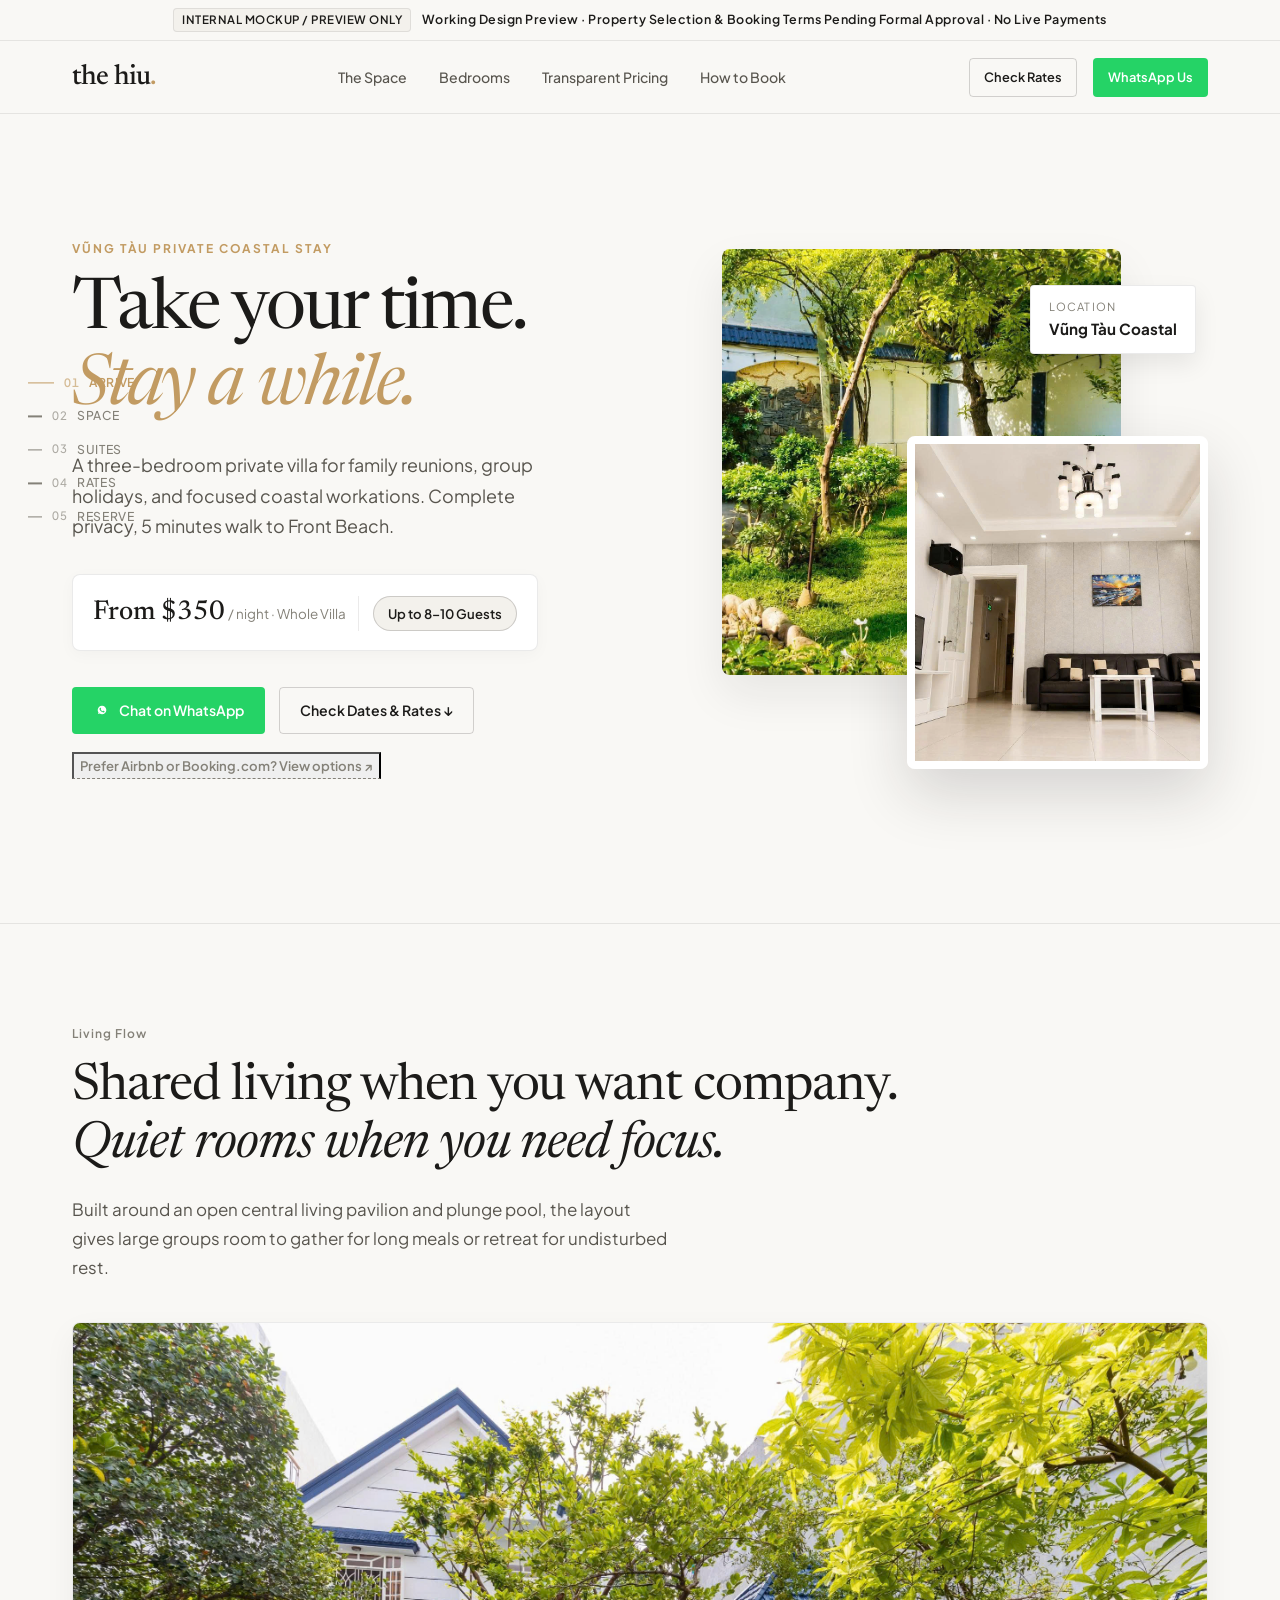
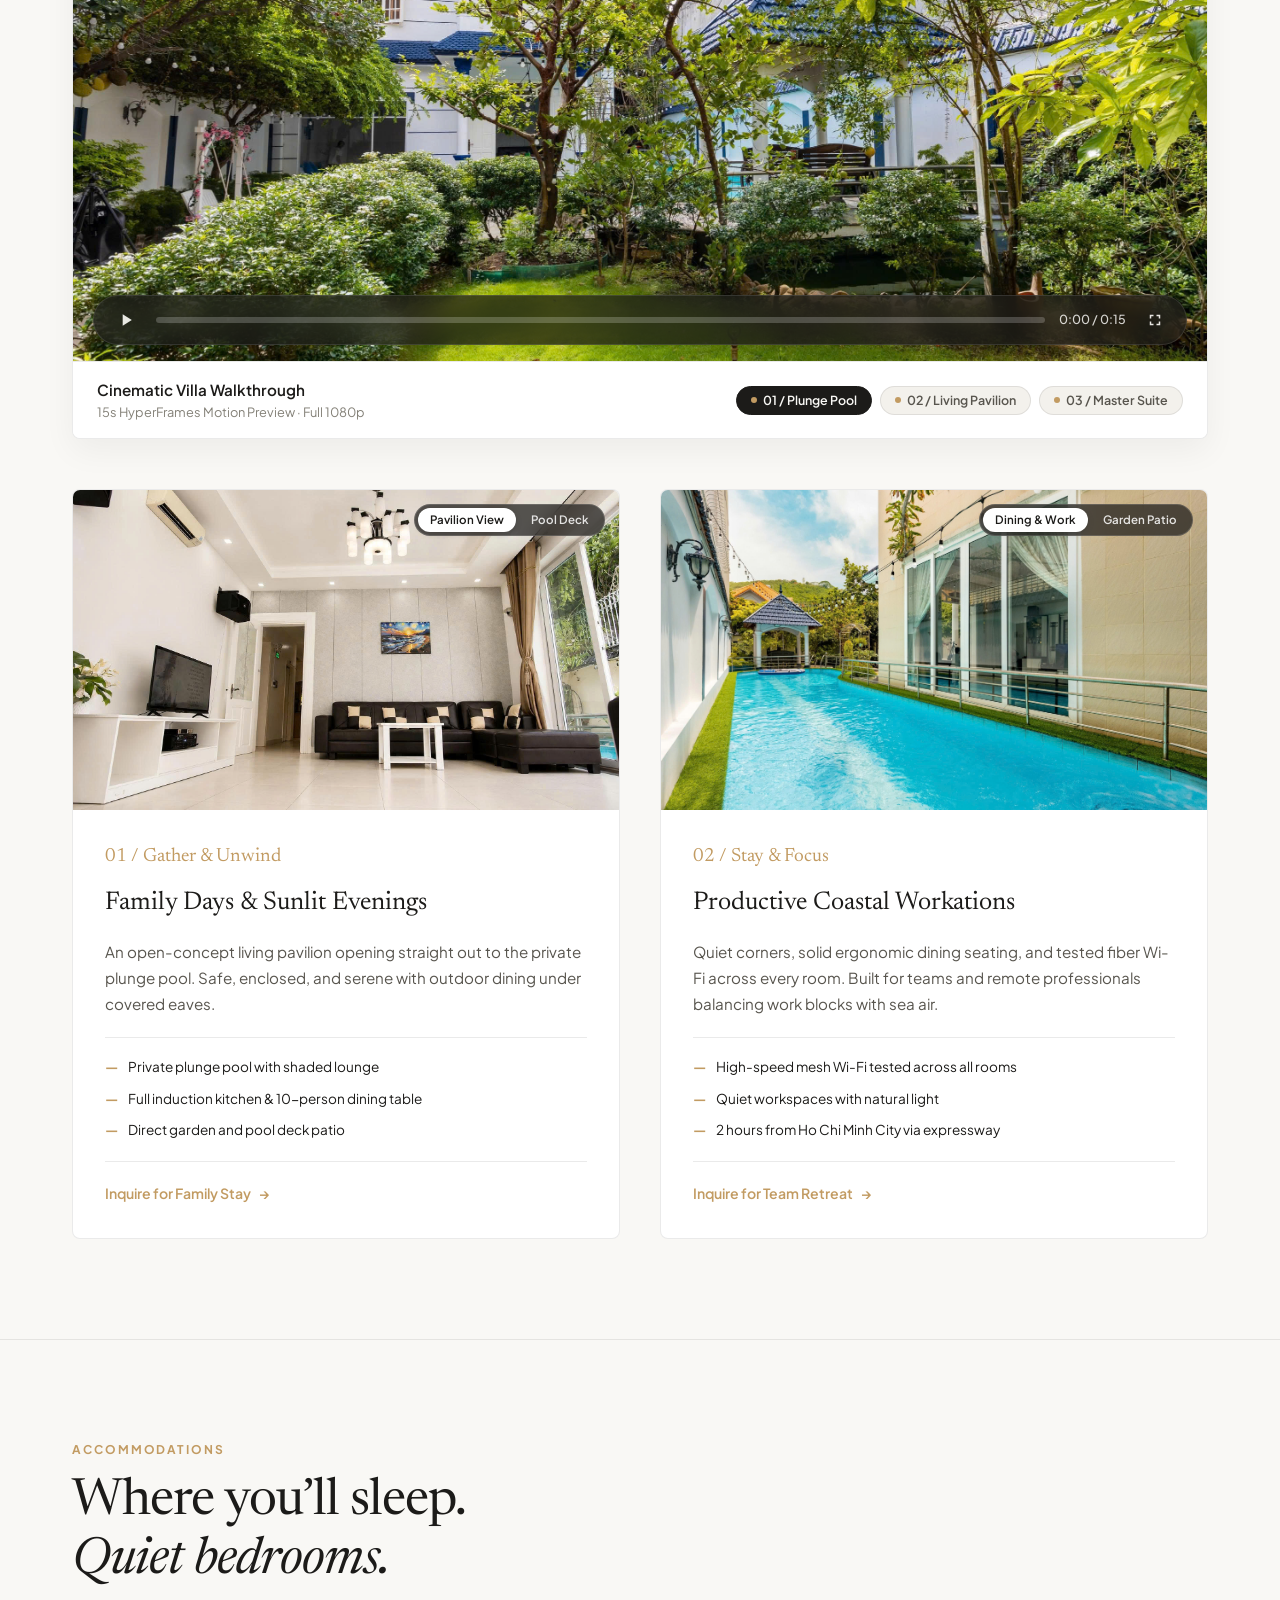
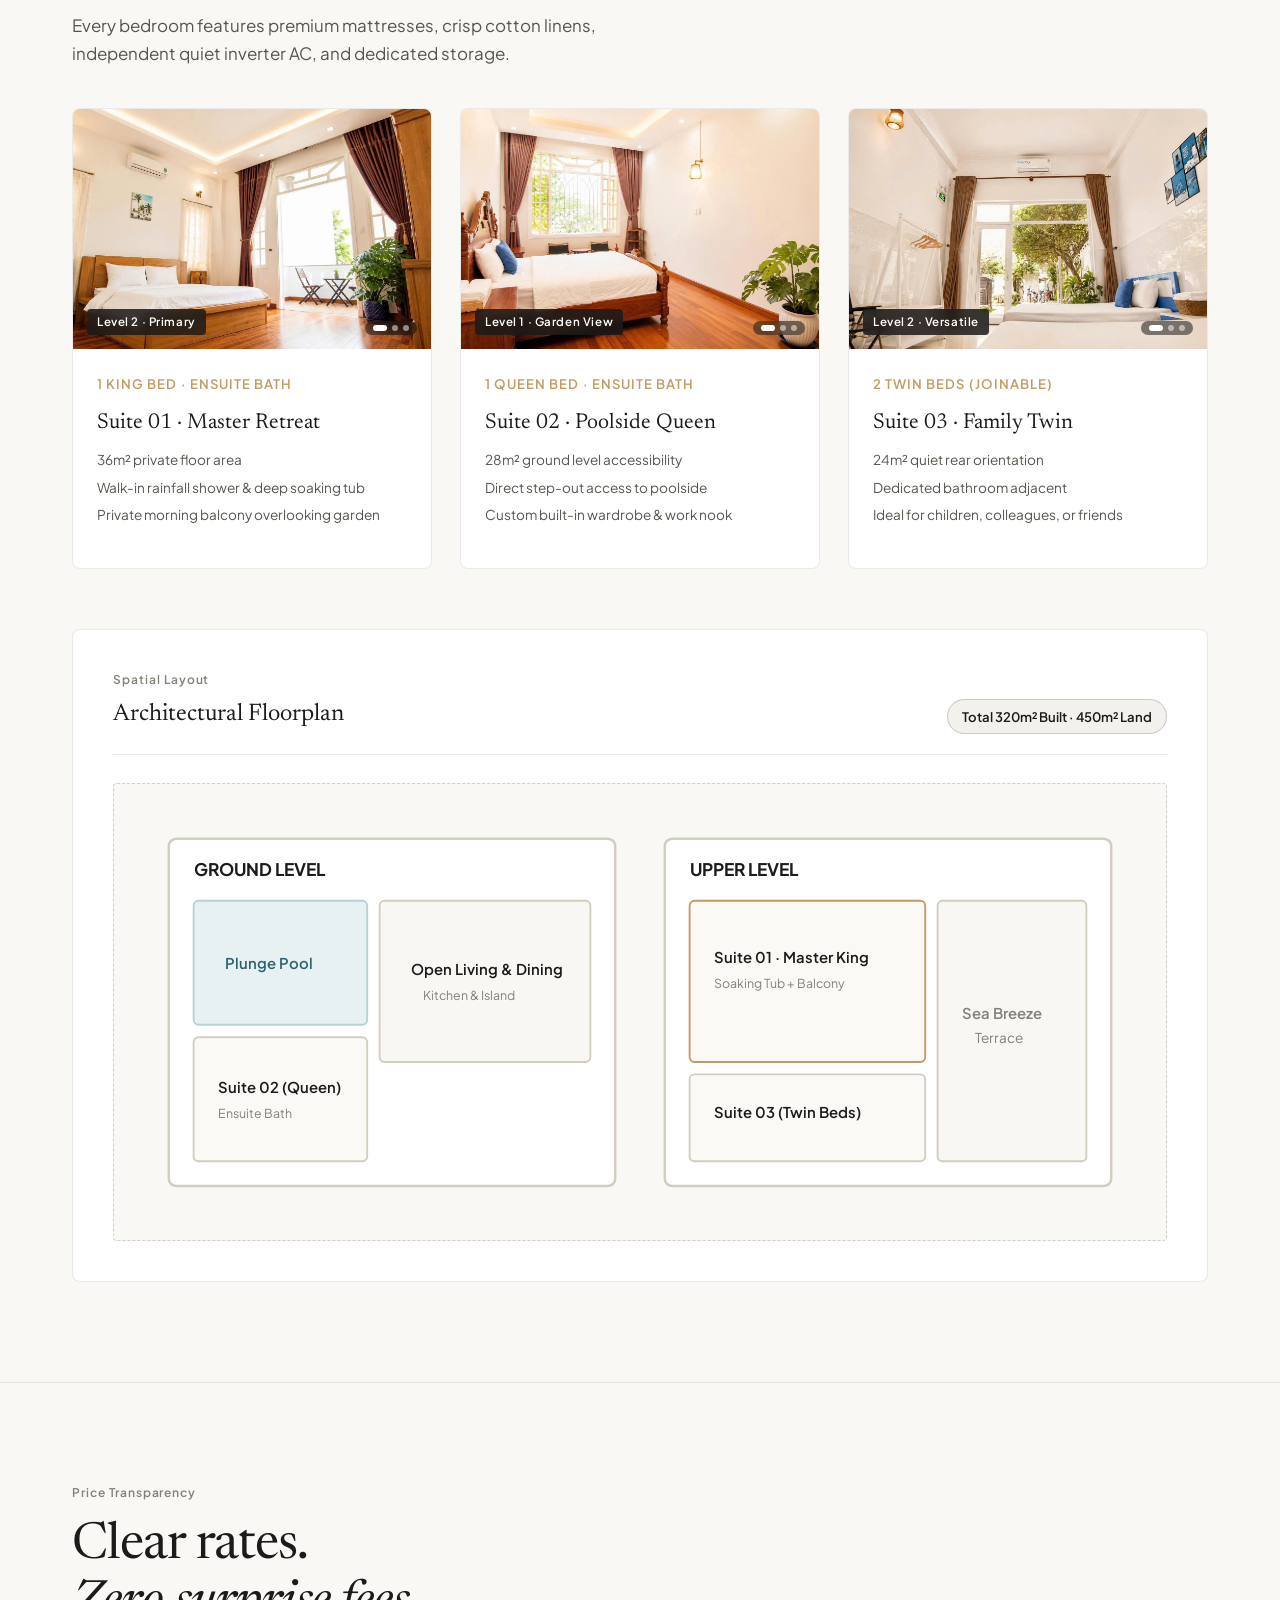
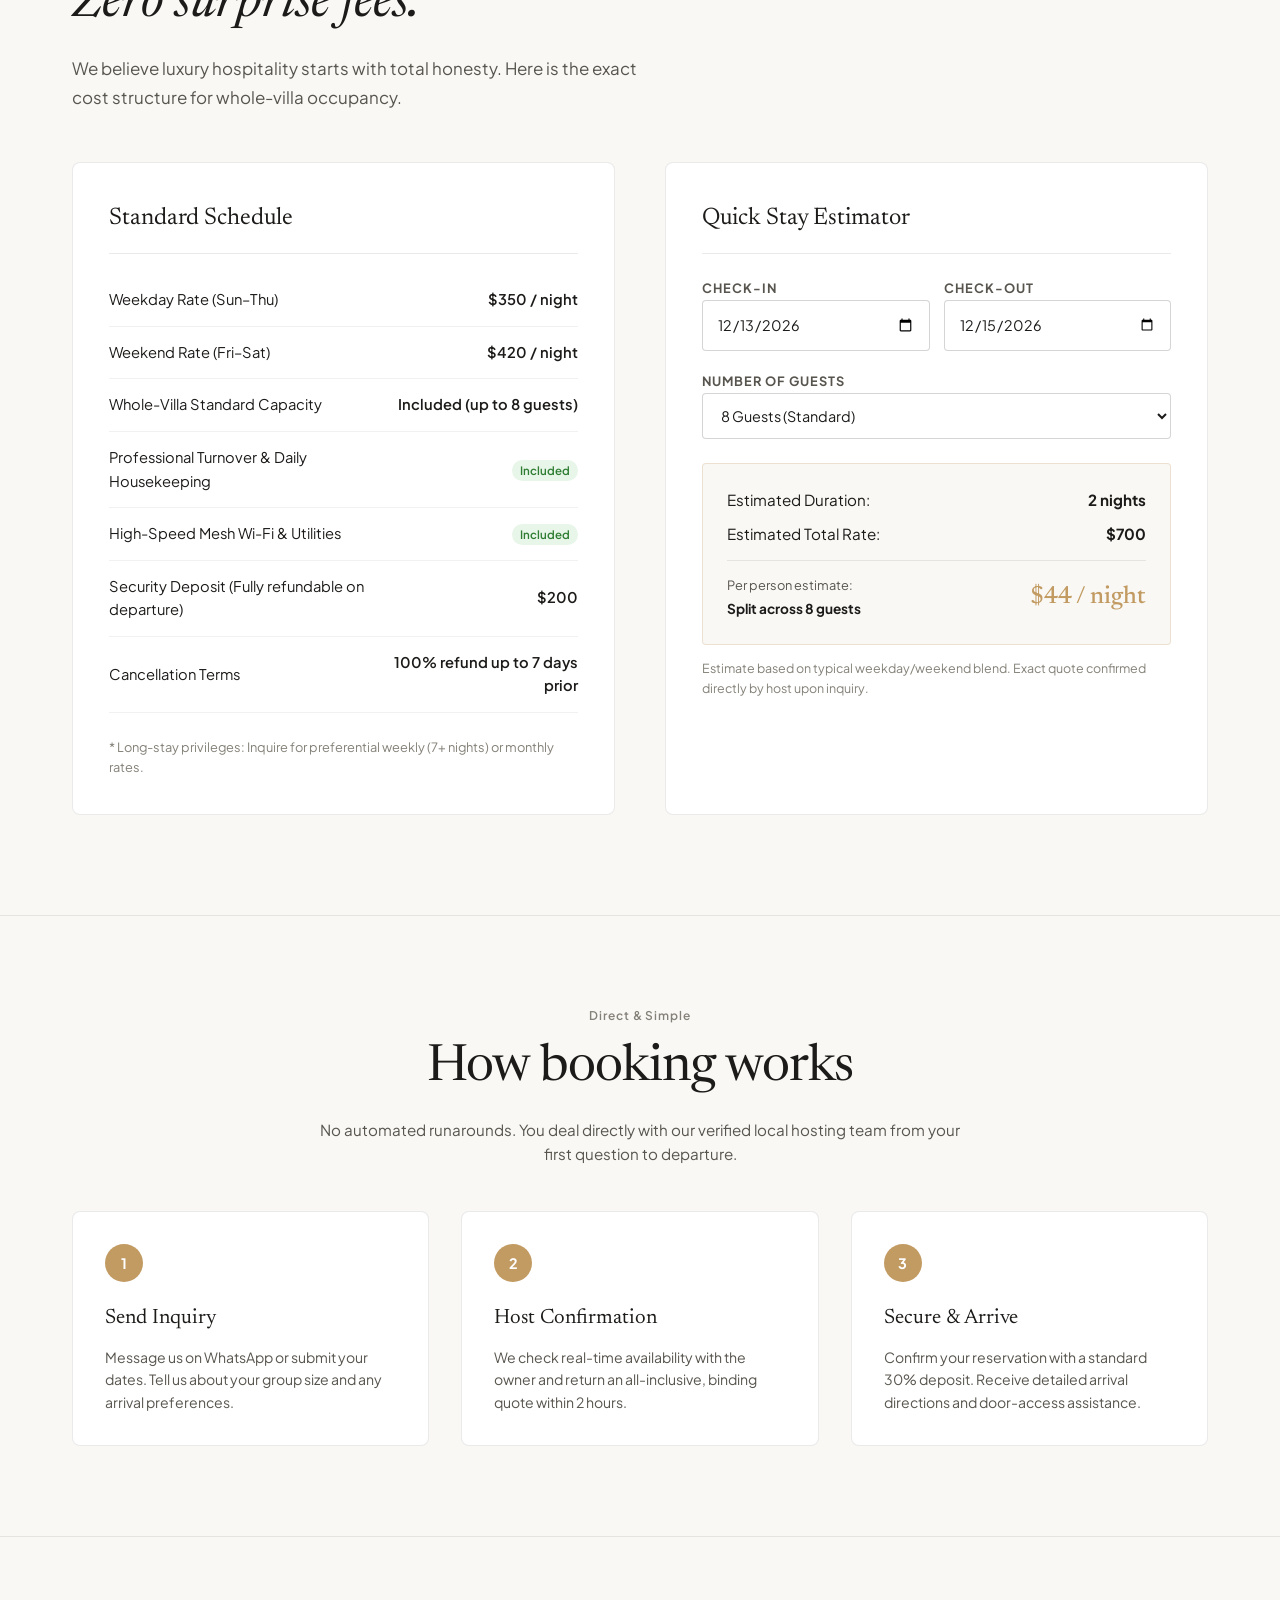
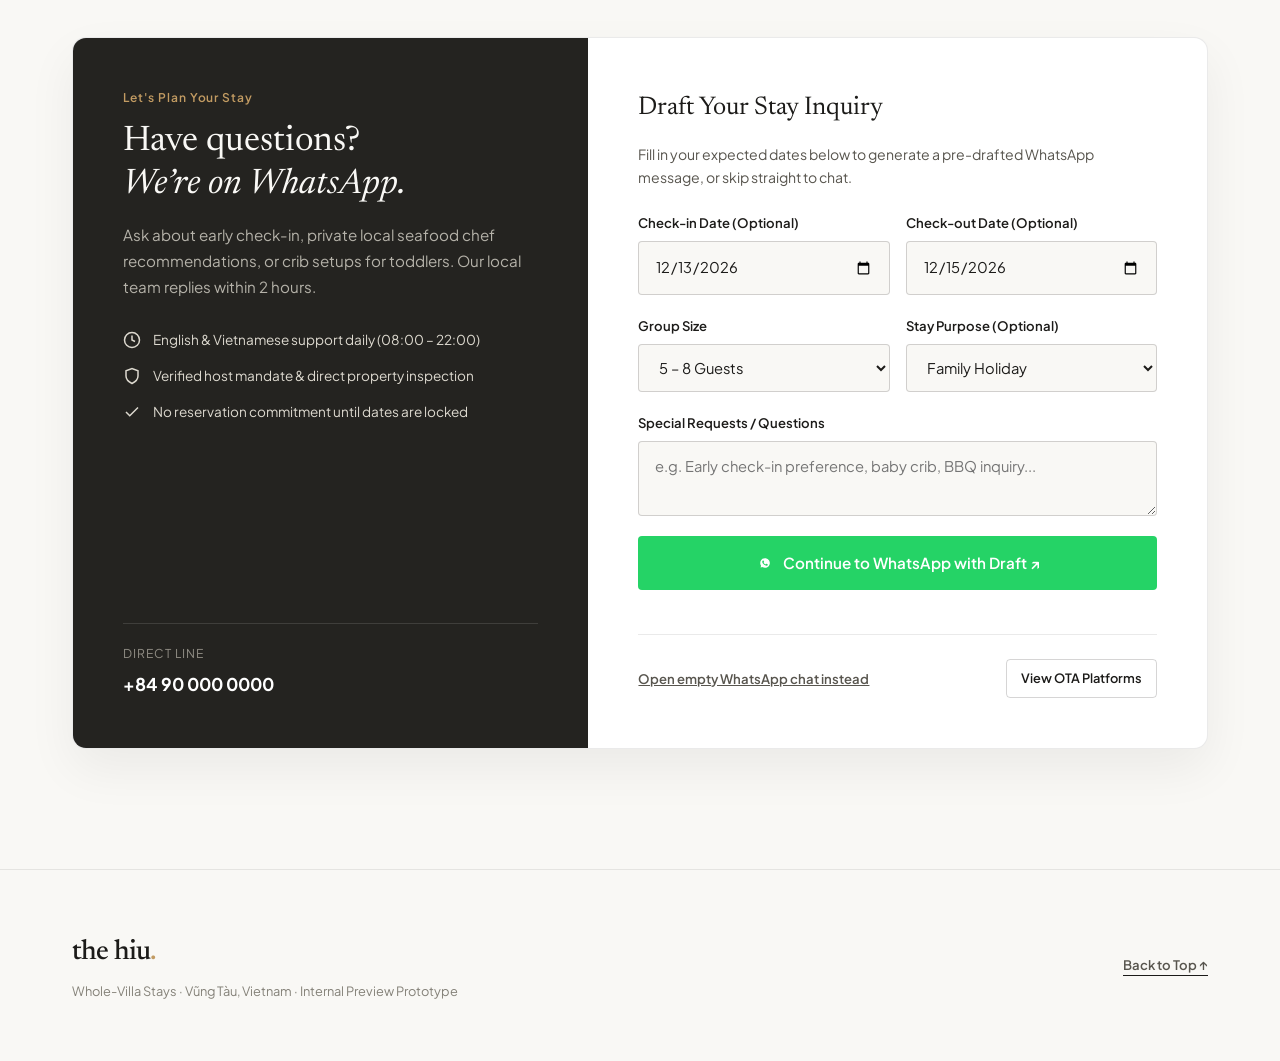
==== commit 6dfd828c: "feat(accommodations): add in-card multi-photo carousels and authentic bedroom photography" ====
--- a/index.html
+++ b/index.html
@@ -269,9 +269,24 @@
         <div class="rooms-carousel-wrapper" id="rooms-carousel">
           <div class="rooms-grid" id="rooms-grid" role="region" aria-label="Bedroom Suites Carousel" tabindex="0">
             <!-- Room 1 -->
-            <article class="room-card sc-reveal">
-              <div class="room-media">
-                <img src="assets/bedroom-1.jpg" alt="Master King Suite bedroom">
+            <article class="room-card sc-reveal" data-room-id="suite-1">
+              <div class="room-media room-gallery-carousel" data-room="suite-1" aria-label="Suite 01 photo gallery">
+                <div class="room-gallery-slides">
+                  <img src="assets/bedroom-1.jpg" alt="Suite 01 · Master King Suite primary bedroom" class="gallery-slide is-active" data-index="0">
+                  <img src="assets/suite1-2.jpg" alt="Suite 01 · Private morning balcony overlooking garden and mountains" class="gallery-slide" data-index="1" loading="lazy">
+                  <img src="assets/suite1-3.jpg" alt="Suite 01 · Ensuite bathroom & hardwood dressing area" class="gallery-slide" data-index="2" loading="lazy">
+                </div>
+                <button type="button" class="gallery-nav-btn prev" aria-label="Previous photo of Suite 01">
+                  <svg width="14" height="14" viewBox="0 0 24 24" fill="none" stroke="currentColor" stroke-width="2.5" aria-hidden="true"><path d="M15 18l-6-6 6-6"/></svg>
+                </button>
+                <button type="button" class="gallery-nav-btn next" aria-label="Next photo of Suite 01">
+                  <svg width="14" height="14" viewBox="0 0 24 24" fill="none" stroke="currentColor" stroke-width="2.5" aria-hidden="true"><path d="M9 18l6-6-6-6"/></svg>
+                </button>
+                <div class="gallery-dots" role="tablist" aria-label="Suite 01 photos">
+                  <span class="gallery-dot is-active" data-slide="0" role="tab" aria-label="Photo 1: Master King bed" aria-selected="true" tabindex="0"></span>
+                  <span class="gallery-dot" data-slide="1" role="tab" aria-label="Photo 2: Balcony view" aria-selected="false" tabindex="0"></span>
+                  <span class="gallery-dot" data-slide="2" role="tab" aria-label="Photo 3: Ensuite bath" aria-selected="false" tabindex="0"></span>
+                </div>
                 <span class="room-badge">Level 2 · Primary</span>
               </div>
               <div class="room-details">
@@ -286,9 +301,24 @@
             </article>
 
             <!-- Room 2 -->
-            <article class="room-card sc-reveal" data-stagger="1">
-              <div class="room-media">
-                <img src="assets/bedroom-2.jpg" alt="Garden Queen Room">
+            <article class="room-card sc-reveal" data-stagger="1" data-room-id="suite-2">
+              <div class="room-media room-gallery-carousel" data-room="suite-2" aria-label="Suite 02 photo gallery">
+                <div class="room-gallery-slides">
+                  <img src="assets/bedroom-2.jpg" alt="Suite 02 · Poolside Queen room with garden window" class="gallery-slide is-active" data-index="0">
+                  <img src="assets/suite2-2.jpg" alt="Suite 02 · Royal white wardrobes & dressing vanity" class="gallery-slide" data-index="1" loading="lazy">
+                  <img src="assets/suite2-3.jpg" alt="Suite 02 · Ground-level step-out patio to poolside" class="gallery-slide" data-index="2" loading="lazy">
+                </div>
+                <button type="button" class="gallery-nav-btn prev" aria-label="Previous photo of Suite 02">
+                  <svg width="14" height="14" viewBox="0 0 24 24" fill="none" stroke="currentColor" stroke-width="2.5" aria-hidden="true"><path d="M15 18l-6-6 6-6"/></svg>
+                </button>
+                <button type="button" class="gallery-nav-btn next" aria-label="Next photo of Suite 02">
+                  <svg width="14" height="14" viewBox="0 0 24 24" fill="none" stroke="currentColor" stroke-width="2.5" aria-hidden="true"><path d="M9 18l6-6-6-6"/></svg>
+                </button>
+                <div class="gallery-dots" role="tablist" aria-label="Suite 02 photos">
+                  <span class="gallery-dot is-active" data-slide="0" role="tab" aria-label="Photo 1: Queen bed" aria-selected="true" tabindex="0"></span>
+                  <span class="gallery-dot" data-slide="1" role="tab" aria-label="Photo 2: Wardrobe" aria-selected="false" tabindex="0"></span>
+                  <span class="gallery-dot" data-slide="2" role="tab" aria-label="Photo 3: Patio access" aria-selected="false" tabindex="0"></span>
+                </div>
                 <span class="room-badge">Level 1 · Garden View</span>
               </div>
               <div class="room-details">
@@ -303,9 +333,24 @@
             </article>
 
             <!-- Room 3 -->
-            <article class="room-card sc-reveal" data-stagger="2">
-              <div class="room-media">
-                <img src="assets/bedroom-3.jpg" alt="Family Twin Room">
+            <article class="room-card sc-reveal" data-stagger="2" data-room-id="suite-3">
+              <div class="room-media room-gallery-carousel" data-room="suite-3" aria-label="Suite 03 photo gallery">
+                <div class="room-gallery-slides">
+                  <img src="assets/bedroom-3.jpg" alt="Suite 03 · Family Twin room with coastal accents" class="gallery-slide is-active" data-index="0">
+                  <img src="assets/suite3-2.jpg" alt="Suite 03 · Billiards & entertainment lounge corner" class="gallery-slide" data-index="1" loading="lazy">
+                  <img src="assets/suite3-3.jpg" alt="Suite 03 · Courtyard patio view" class="gallery-slide" data-index="2" loading="lazy">
+                </div>
+                <button type="button" class="gallery-nav-btn prev" aria-label="Previous photo of Suite 03">
+                  <svg width="14" height="14" viewBox="0 0 24 24" fill="none" stroke="currentColor" stroke-width="2.5" aria-hidden="true"><path d="M15 18l-6-6 6-6"/></svg>
+                </button>
+                <button type="button" class="gallery-nav-btn next" aria-label="Next photo of Suite 03">
+                  <svg width="14" height="14" viewBox="0 0 24 24" fill="none" stroke="currentColor" stroke-width="2.5" aria-hidden="true"><path d="M9 18l6-6-6-6"/></svg>
+                </button>
+                <div class="gallery-dots" role="tablist" aria-label="Suite 03 photos">
+                  <span class="gallery-dot is-active" data-slide="0" role="tab" aria-label="Photo 1: Twin beds" aria-selected="true" tabindex="0"></span>
+                  <span class="gallery-dot" data-slide="1" role="tab" aria-label="Photo 2: Billiards room" aria-selected="false" tabindex="0"></span>
+                  <span class="gallery-dot" data-slide="2" role="tab" aria-label="Photo 3: Courtyard view" aria-selected="false" tabindex="0"></span>
+                </div>
                 <span class="room-badge">Level 2 · Versatile</span>
               </div>
               <div class="room-details">
--- a/styles.css
+++ b/styles.css
@@ -881,6 +881,130 @@
   border-radius: var(--radius-sm);
   letter-spacing: 0.05em;
   backdrop-filter: blur(4px);
+  z-index: 5;
+}
+
+/* In-Card Multi-Photo Carousel Gallery (Airbnb-style) */
+.room-gallery-carousel {
+  position: relative;
+  height: 240px;
+  overflow: hidden;
+  background: var(--surface-alt);
+}
+
+.room-gallery-slides {
+  position: relative;
+  width: 100%;
+  height: 100%;
+}
+
+.room-gallery-slides img,
+.gallery-slide {
+  position: absolute;
+  top: 0;
+  left: 0;
+  width: 100%;
+  height: 100%;
+  object-fit: cover;
+  opacity: 0;
+  visibility: hidden;
+  transition: opacity 300ms cubic-bezier(0.16, 1, 0.3, 1), transform 0.5s ease;
+  pointer-events: none;
+}
+
+.gallery-slide.is-active {
+  opacity: 1;
+  visibility: visible;
+  pointer-events: auto;
+}
+
+.room-card:hover .gallery-slide.is-active {
+  transform: scale(1.025);
+}
+
+/* Gallery Arrows (Subtle circular buttons inside image area) */
+.gallery-nav-btn {
+  position: absolute;
+  top: 50%;
+  transform: translateY(-50%);
+  width: 28px;
+  height: 28px;
+  border-radius: var(--radius-pill);
+  background: rgba(249, 248, 245, 0.92);
+  backdrop-filter: blur(8px);
+  -webkit-backdrop-filter: blur(8px);
+  border: 1px solid rgba(28, 27, 25, 0.12);
+  color: var(--ink);
+  display: flex;
+  align-items: center;
+  justify-content: center;
+  cursor: pointer;
+  z-index: 6;
+  opacity: 0;
+  transition: opacity 0.2s ease, background 0.2s ease, transform 0.15s ease;
+  box-shadow: 0 2px 8px rgba(0, 0, 0, 0.16);
+  padding: 0;
+}
+
+.room-card:hover .gallery-nav-btn,
+.gallery-nav-btn:focus-visible {
+  opacity: 1;
+}
+
+@media (max-width: 991px) {
+  .gallery-nav-btn {
+    opacity: 0.92;
+  }
+}
+
+.gallery-nav-btn.prev {
+  left: 10px;
+}
+
+.gallery-nav-btn.next {
+  right: 10px;
+}
+
+.gallery-nav-btn:hover {
+  background: #FFFFFF;
+  color: var(--ink);
+  transform: translateY(-50%) scale(1.06);
+}
+
+.gallery-nav-btn:active {
+  transform: translateY(-50%) scale(0.95);
+}
+
+/* Gallery Dots (Bottom-right badge counter / dots) */
+.gallery-dots {
+  position: absolute;
+  bottom: 14px;
+  right: 14px;
+  display: flex;
+  gap: 5px;
+  z-index: 6;
+  align-items: center;
+  background: rgba(28, 27, 25, 0.55);
+  backdrop-filter: blur(6px);
+  -webkit-backdrop-filter: blur(6px);
+  padding: 4px 8px;
+  border-radius: var(--radius-pill);
+}
+
+.gallery-dot {
+  display: inline-block;
+  width: 6px;
+  height: 6px;
+  border-radius: 50%;
+  background: rgba(255, 255, 255, 0.5);
+  transition: all 0.2s ease;
+  cursor: pointer;
+}
+
+.gallery-dot.is-active {
+  background: #FFFFFF;
+  width: 14px;
+  border-radius: 4px;
 }
 
 .room-details {
@@ -1733,7 +1857,12 @@
   .side-nav-line,
   .carousel-arrow,
   .carousel-arrow:active,
-  .carousel-dot {
+  .carousel-dot,
+  .gallery-nav-btn,
+  .gallery-nav-btn:hover,
+  .gallery-nav-btn:active,
+  .gallery-slide,
+  .gallery-dot {
     transform: none !important;
   }
   .mobile-bottom-bar {
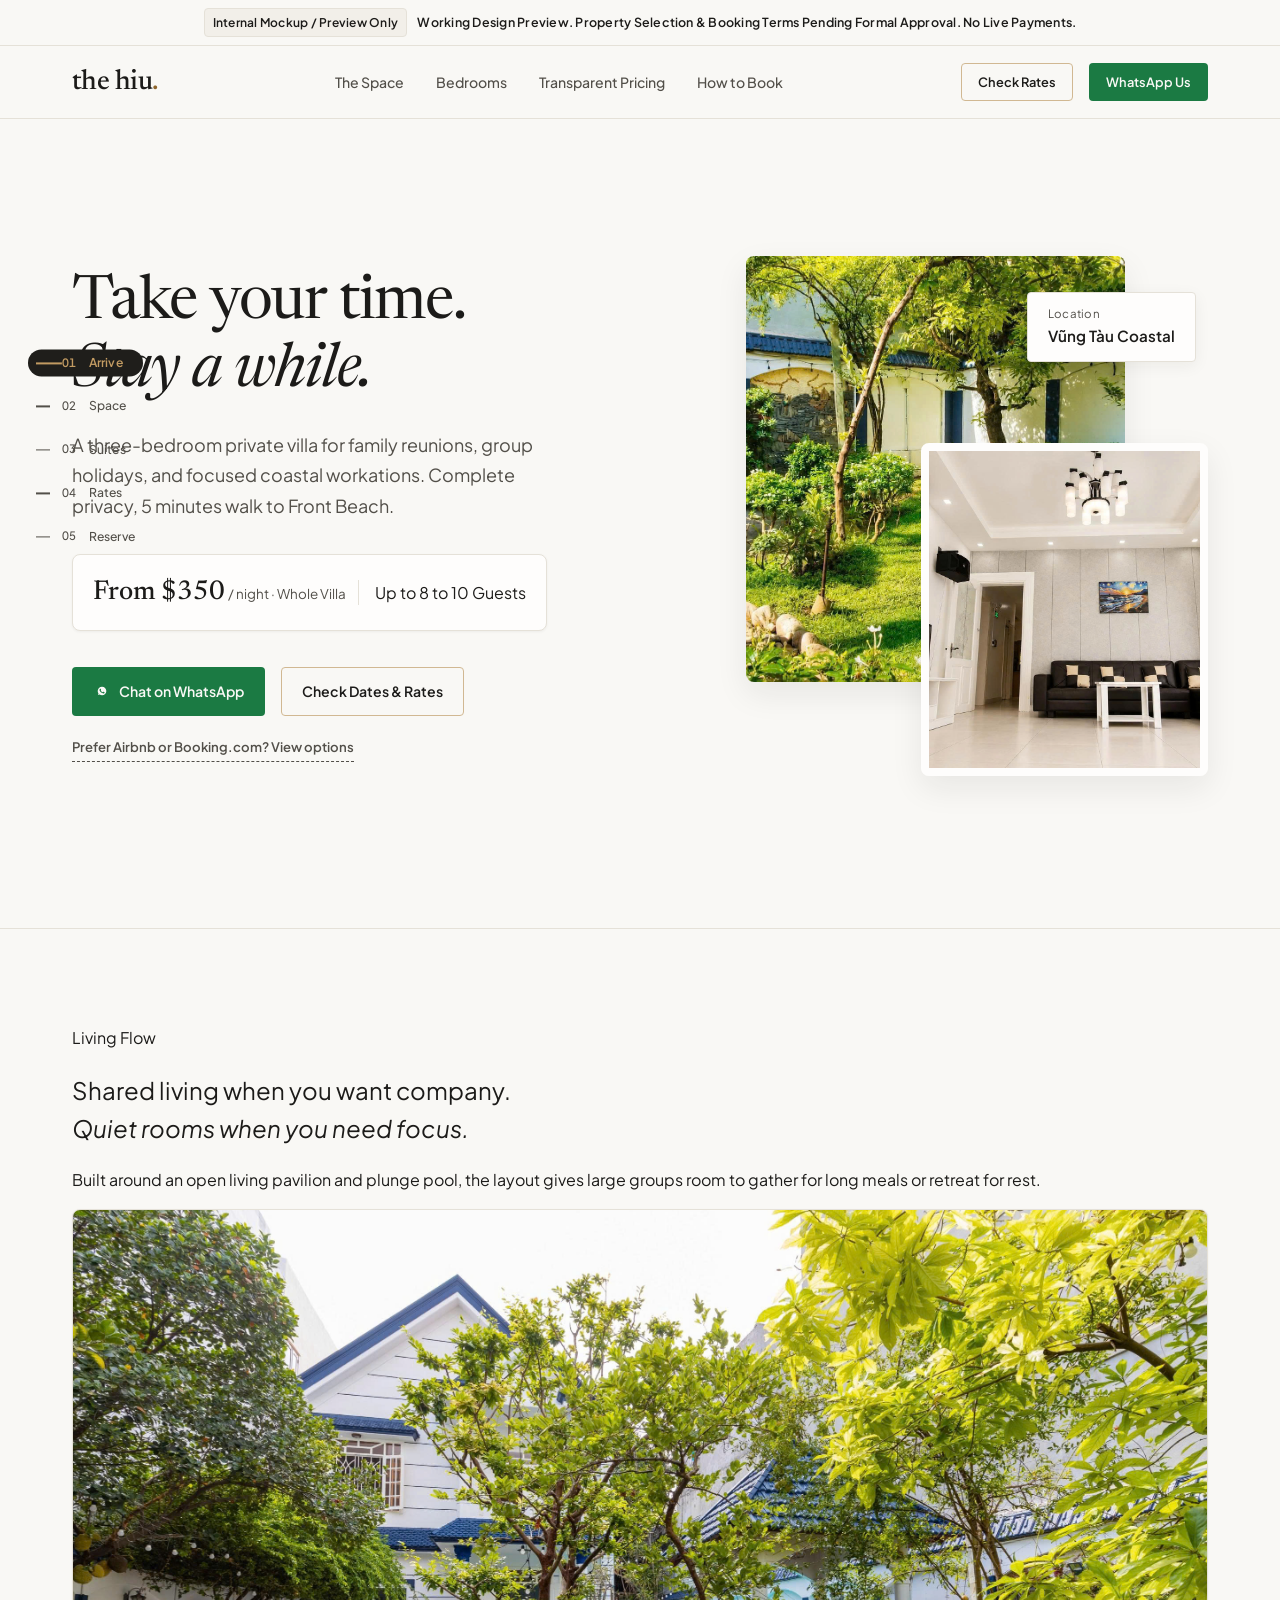
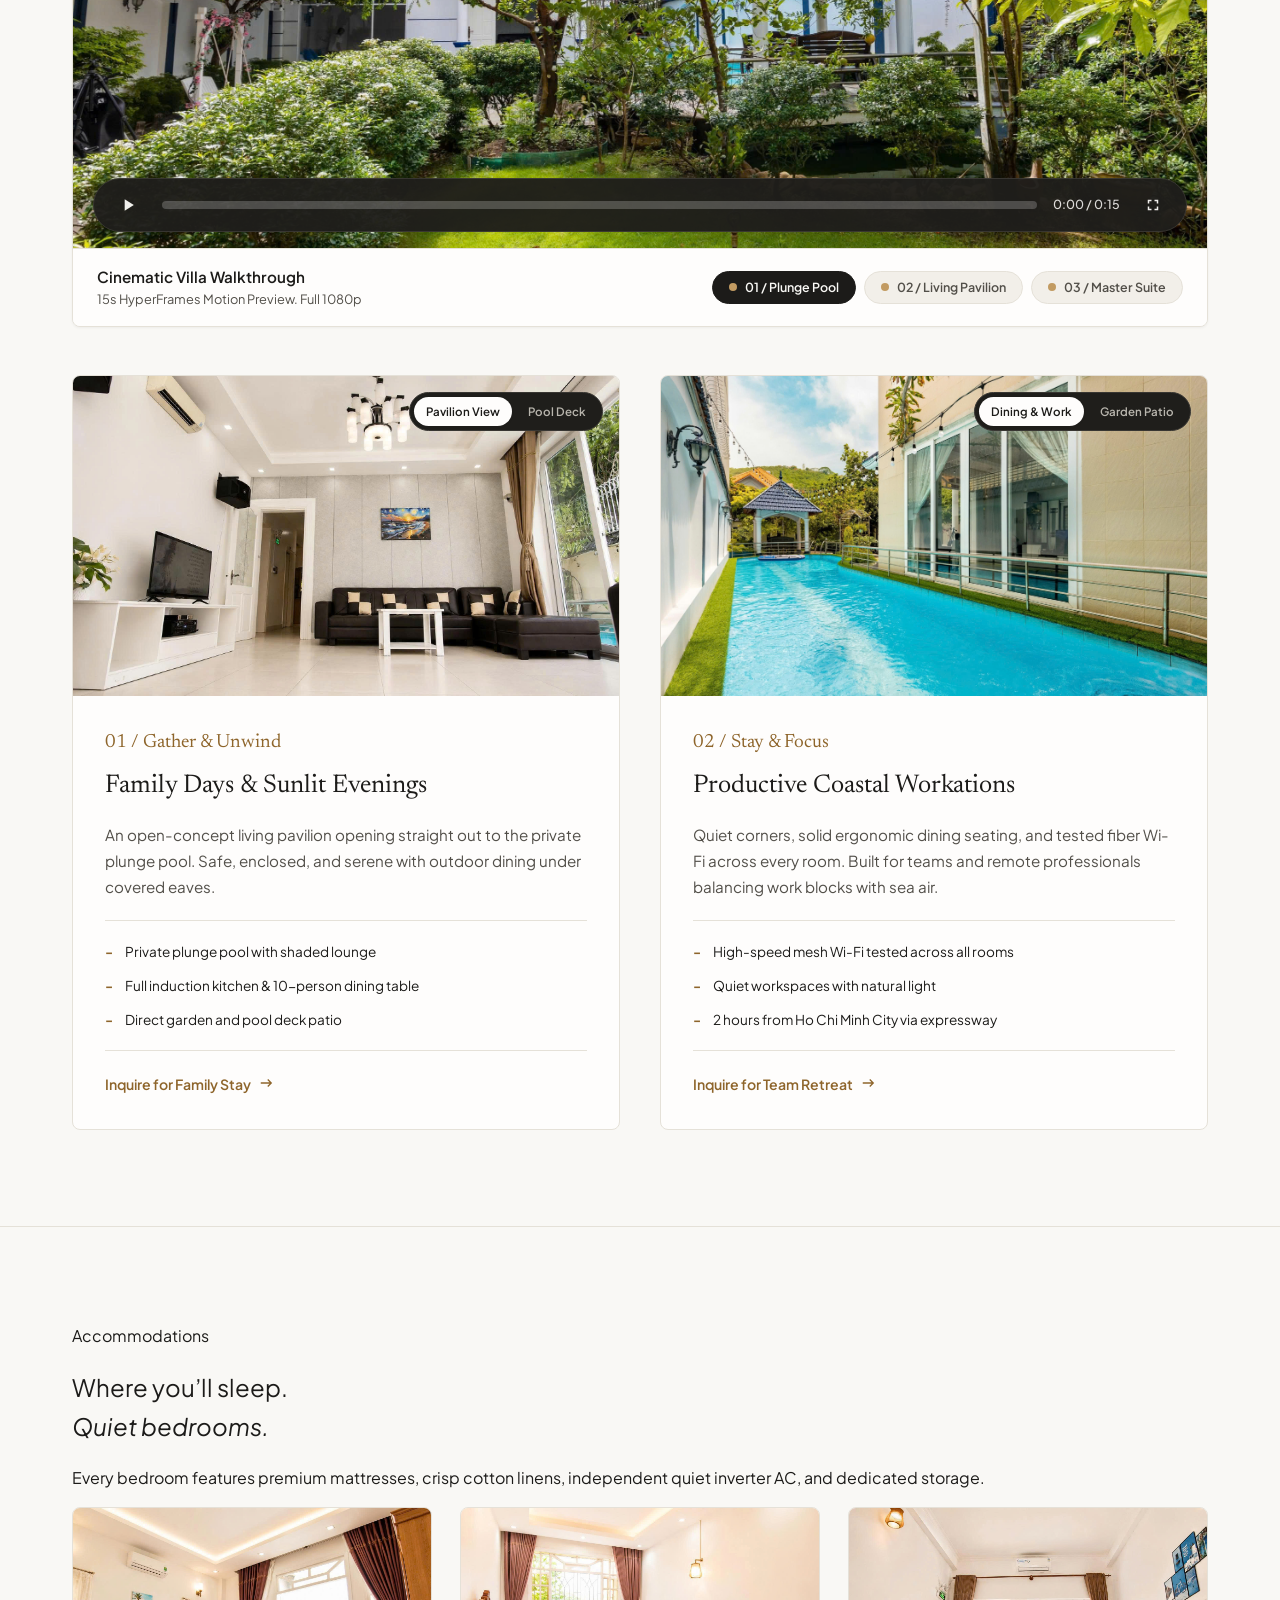
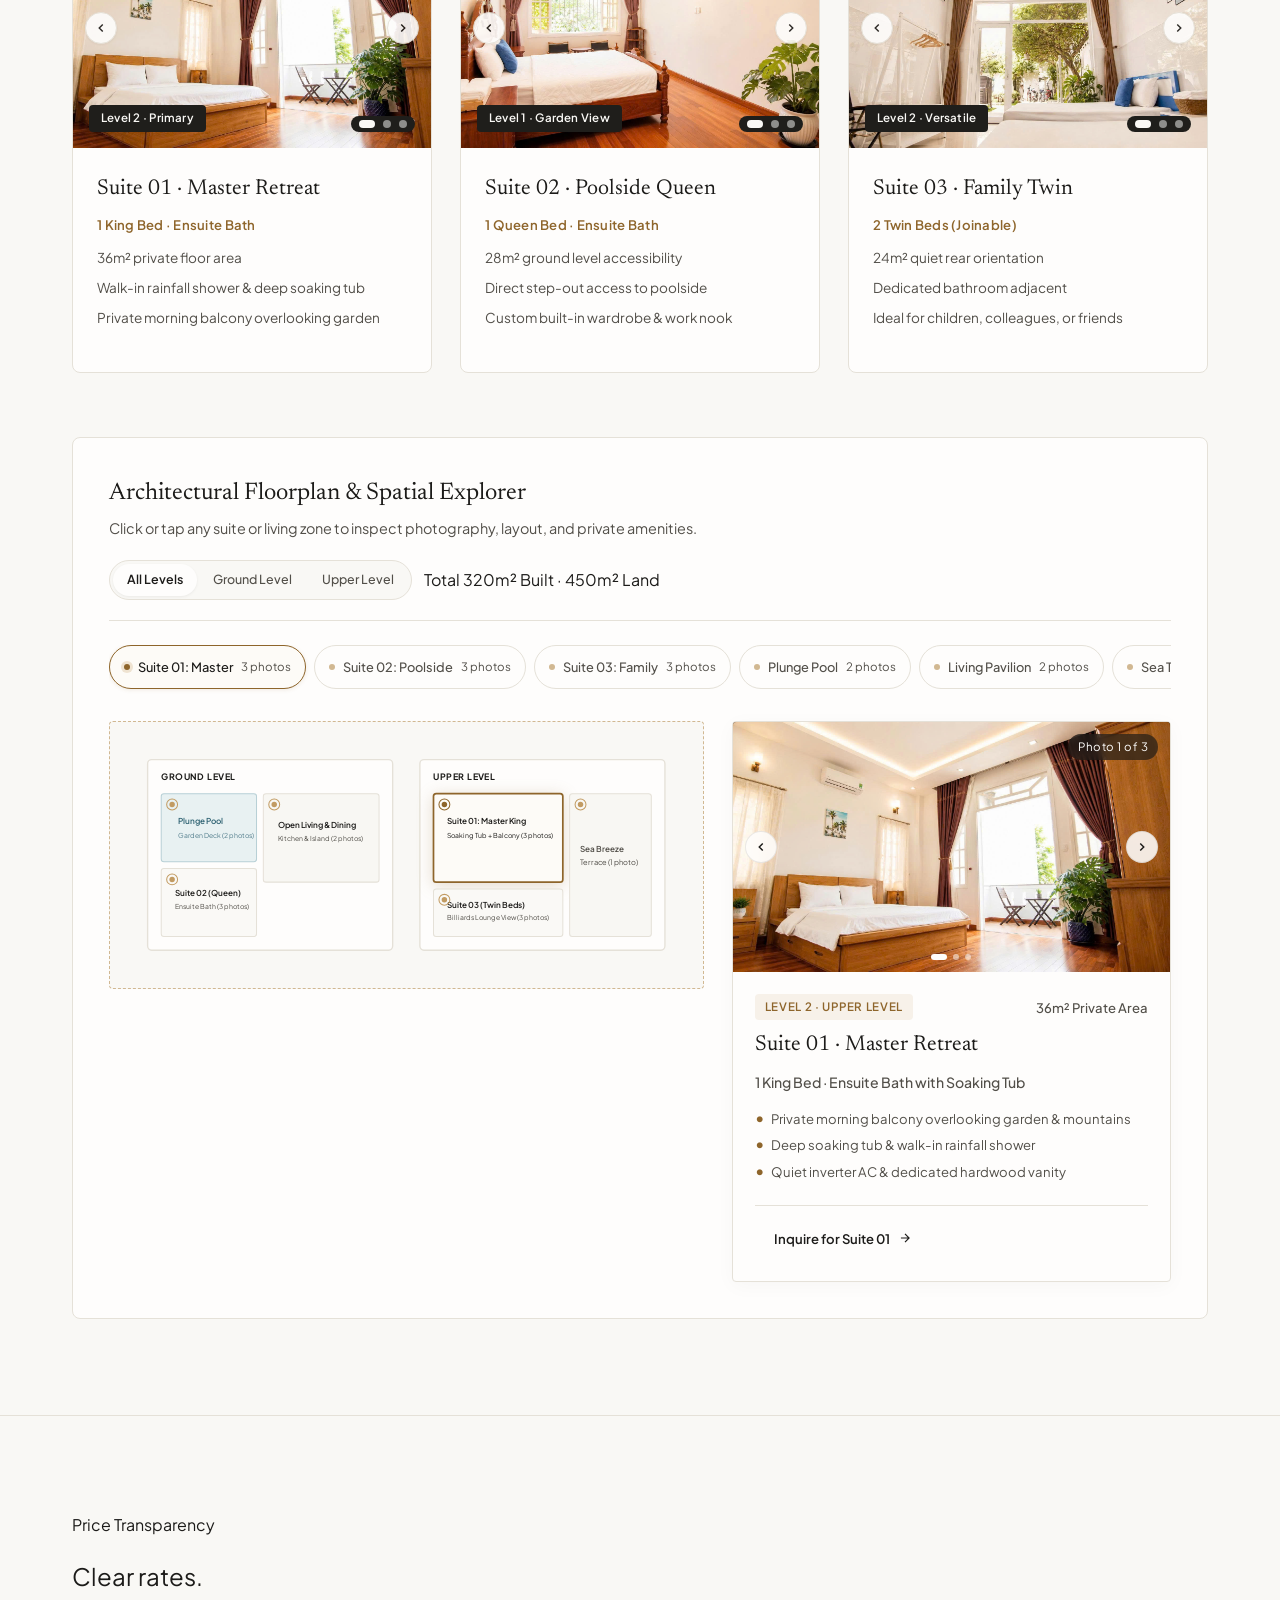
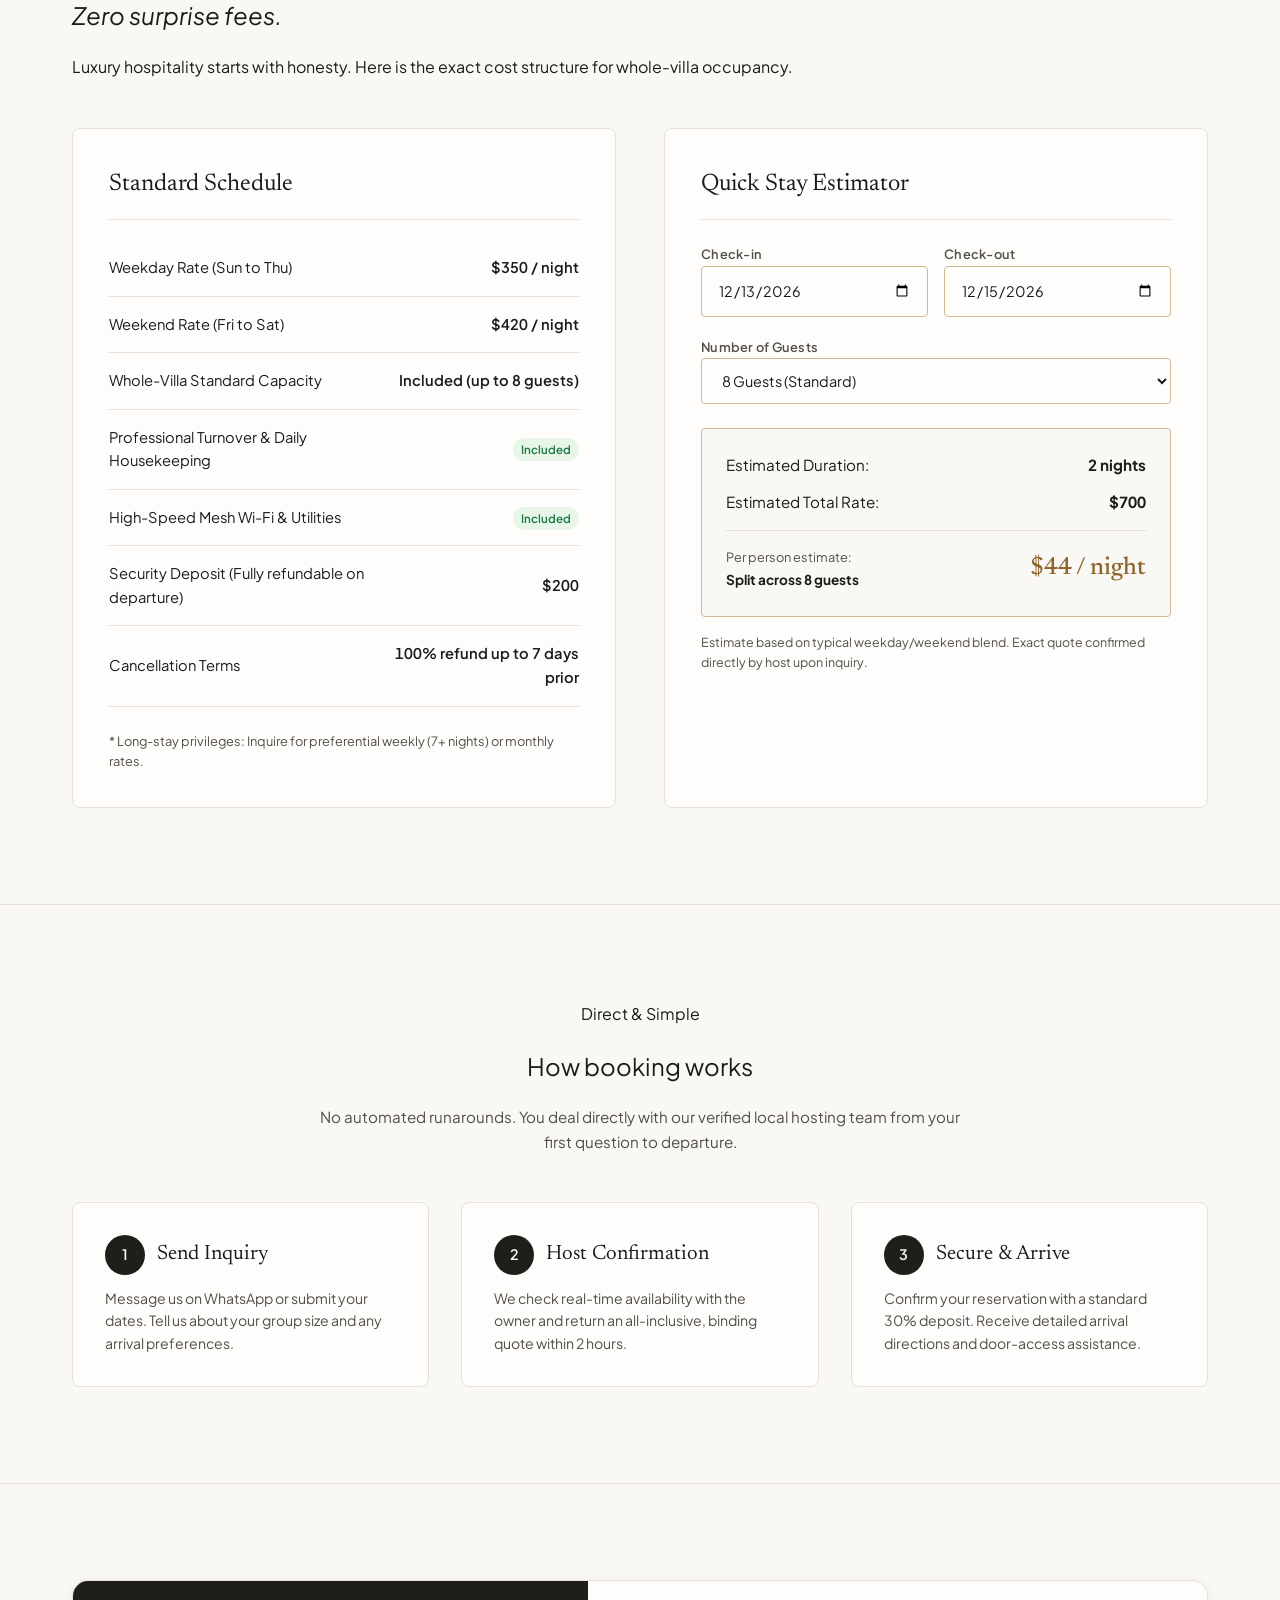
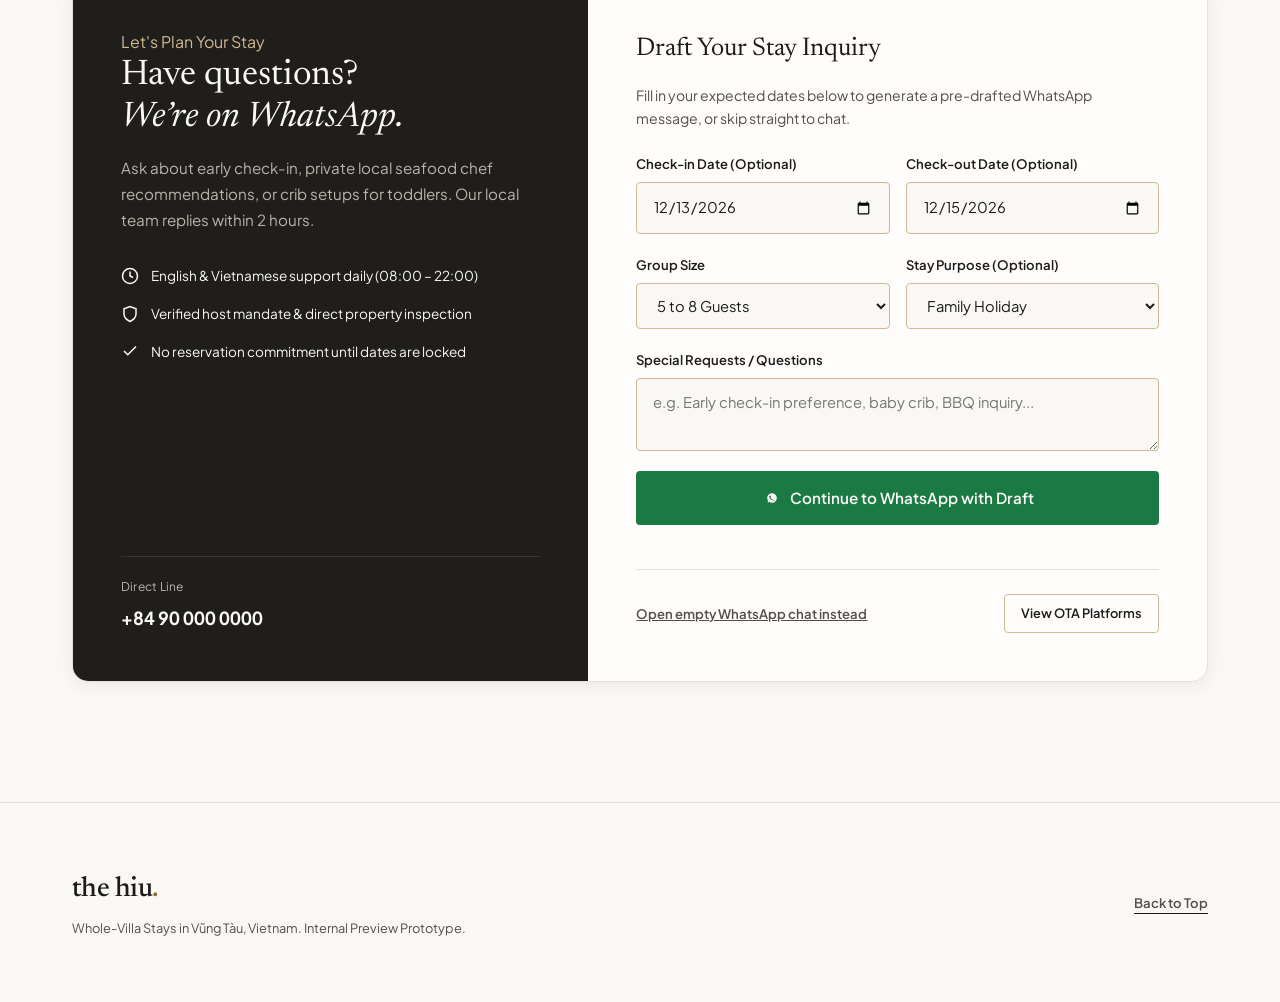
==== commit fd38b91a: "feat(floorplan): add interactive spatial floorplan explorer with photo inspector, curiosity teaser, " ====
--- a/index.html
+++ b/index.html
@@ -1,22 +1,25 @@
 <!doctype html>
-<html lang="en" data-type="place">
+<!-- impeccable-disable overused-font -- user directive explicitly selected Newsreader and Plus Jakarta Sans -->
+<html lang="en" class="has-js" data-type="place">
 <head>
   <meta charset="utf-8">
   <meta name="viewport" content="width=device-width, initial-scale=1">
+  <meta name="description" content="A private coastal residence in Vũng Tàu for families and close circles with whole-villa rental, 3 ensuite suites, and direct pool access.">
   <meta name="robots" content="noindex,nofollow">
   <meta name="page-type" content="place">
   <meta name="site-kind" content="place">
   <meta name="page-kind" content="place">
-  <title>The Hiu | Whole-Villa Retreat (Vũng Tàu) — Preview Prototype</title>
+  <title>The Hiu: Hero Villa Vũng Tàu | Direct Whole-Villa Booking</title>
   <link rel="preconnect" href="https://fonts.googleapis.com">
   <link rel="preconnect" href="https://fonts.gstatic.com" crossorigin>
+  <link rel="stylesheet" href="https://fonts.googleapis.com/css2?family=Newsreader:ital,opsz,wght@0,6..72,400;0,6..72,500;1,6..72,400&family=Plus+Jakarta+Sans:wght@400;500;600;700&display=swap">
   <link rel="stylesheet" href="styles.css">
 </head>
 <body>
 
   <!-- Internal Preview Disclaimer Banner (Compliance with AGENTS.md) -->
   <aside class="preview-banner" role="status" aria-label="Internal Preview Notice">
-    <span>Internal Mockup / Preview Only</span> Working Design Preview · Property Selection & Booking Terms Pending Formal Approval · No Live Payments
+    <span>Internal Mockup / Preview Only</span> Working Design Preview. Property Selection & Booking Terms Pending Formal Approval. No Live Payments.
   </aside>
 
   <!-- Sticky Top Navigation -->
@@ -89,7 +92,6 @@
       <div class="container hero-grid">
         
         <div class="hero-copy-block">
-          <span class="eyebrow">Vũng Tàu Private Coastal Stay</span>
           <h1 class="hero-headline">Take your time.<br><em>Stay a while.</em></h1>
           <p class="hero-desc">
             A three-bedroom private villa for family reunions, group holidays, and focused coastal workations. Complete privacy, 5 minutes walk to Front Beach.
@@ -102,7 +104,7 @@
               <span class="price-sub">/ night · Whole Villa</span>
             </div>
             <div class="hero-price-meta">
-              <span class="badge-pill">Up to 8–10 Guests</span>
+              <span class="badge-pill">Up to 8 to 10 Guests</span>
             </div>
           </div>
 
@@ -113,12 +115,12 @@
               Chat on WhatsApp
             </a>
             <a class="btn btn-outline" href="#pricing">
-              Check Dates & Rates ↓
+              Check Dates & Rates
             </a>
           </div>
 
           <button type="button" class="hero-ota-link" id="open-ota-modal-btn">
-            Prefer Airbnb or Booking.com? View options ↗
+            Prefer Airbnb or Booking.com? View options
           </button>
         </div>
 
@@ -145,10 +147,10 @@
     <section class="space-section" id="space" aria-label="The Villa Experience">
       <div class="container">
         <div class="reveal-on-scroll">
-          <span class="section-label">Living Flow</span>
+          <span class="section-tag" role="doc-subtitle" aria-hidden="true">Living Flow</span>
           <h2 class="section-title">Shared living when you want company.<br><em>Quiet rooms when you need focus.</em></h2>
           <p class="section-subtitle">
-            Built around an open central living pavilion and plunge pool, the layout gives large groups room to gather for long meals or retreat for undisturbed rest.
+            Built around an open living pavilion and plunge pool, the layout gives large groups room to gather for long meals or retreat for rest.
           </p>
         </div>
 
@@ -161,7 +163,7 @@
                 Your browser does not support HTML5 video.
               </video>
 
-              <!-- Custom Quiet Glassmorphism Video Overlay Controls -->
+              <!-- Custom Video Overlay Controls -->
               <div class="video-controls-overlay" id="video-controls">
                 <button class="video-ctrl-btn" id="video-play-btn" aria-label="Play or pause video" type="button">
                   <svg class="icon-play" viewBox="0 0 24 24" width="20" height="20" fill="currentColor" aria-hidden="true"><path d="M8 5v14l11-7z"/></svg>
@@ -180,7 +182,7 @@
             <div class="video-teaser-meta">
               <div class="video-teaser-info">
                 <strong>Cinematic Villa Walkthrough</strong>
-                <span>15s HyperFrames Motion Preview · Full 1080p</span>
+                <span>15s HyperFrames Motion Preview. Full 1080p</span>
               </div>
               <nav class="video-chapters" aria-label="Walkthrough chapters">
                 <button class="chapter-pill is-active" data-seek="0" type="button">
@@ -219,7 +221,7 @@
                 <li>Direct garden and pool deck patio</li>
               </ul>
               <div class="space-card-cta">
-                <a href="#enquiry" class="space-inquiry-link" data-purpose="Family holiday">Inquire for Family Stay <span aria-hidden="true">→</span></a>
+                <a href="#enquiry" class="space-inquiry-link" data-purpose="Family holiday">Inquire for Family Stay <span aria-hidden="true" class="link-arrow"><svg width="14" height="14" viewBox="0 0 16 16" fill="none" stroke="currentColor" stroke-width="1.5"><path d="M2 8h12M10 4l4 4-4 4"/></svg></span></a>
               </div>
             </div>
           </article>
@@ -245,7 +247,7 @@
                 <li>2 hours from Ho Chi Minh City via expressway</li>
               </ul>
               <div class="space-card-cta">
-                <a href="#enquiry" class="space-inquiry-link" data-purpose="Workation retreat">Inquire for Team Retreat <span aria-hidden="true">→</span></a>
+                <a href="#enquiry" class="space-inquiry-link" data-purpose="Workation retreat">Inquire for Team Retreat <span aria-hidden="true" class="link-arrow"><svg width="14" height="14" viewBox="0 0 16 16" fill="none" stroke="currentColor" stroke-width="1.5"><path d="M2 8h12M10 4l4 4-4 4"/></svg></span></a>
               </div>
             </div>
           </article>
@@ -259,7 +261,7 @@
     <section class="rooms-section" id="rooms" aria-label="Bedrooms and Floor Layout">
       <div class="container">
         <div class="reveal-on-scroll">
-          <span class="eyebrow">Accommodations</span>
+          <span class="section-tag" role="doc-subtitle" aria-hidden="true">Accommodations</span>
           <h2 class="section-title">Where you’ll sleep.<br><em>Quiet bedrooms.</em></h2>
           <p class="section-subtitle">
             Every bedroom features premium mattresses, crisp cotton linens, independent quiet inverter AC, and dedicated storage.
@@ -290,8 +292,8 @@
                 <span class="room-badge">Level 2 · Primary</span>
               </div>
               <div class="room-details">
+                <h3 class="room-name">Suite 01 · Master Retreat</h3>
                 <span class="room-bed-type">1 King Bed · Ensuite Bath</span>
-                <h3 class="room-name">Suite 01 · Master Retreat</h3>
                 <ul class="room-features">
                   <li>36m² private floor area</li>
                   <li>Walk-in rainfall shower & deep soaking tub</li>
@@ -322,8 +324,8 @@
                 <span class="room-badge">Level 1 · Garden View</span>
               </div>
               <div class="room-details">
+                <h3 class="room-name">Suite 02 · Poolside Queen</h3>
                 <span class="room-bed-type">1 Queen Bed · Ensuite Bath</span>
-                <h3 class="room-name">Suite 02 · Poolside Queen</h3>
                 <ul class="room-features">
                   <li>28m² ground level accessibility</li>
                   <li>Direct step-out access to poolside</li>
@@ -354,8 +356,8 @@
                 <span class="room-badge">Level 2 · Versatile</span>
               </div>
               <div class="room-details">
+                <h3 class="room-name">Suite 03 · Family Twin</h3>
                 <span class="room-bed-type">2 Twin Beds (Joinable)</span>
-                <h3 class="room-name">Suite 03 · Family Twin</h3>
                 <ul class="room-features">
                   <li>24m² quiet rear orientation</li>
                   <li>Dedicated bathroom adjacent</li>
@@ -382,54 +384,191 @@
           </div>
         </div>
 
-        <!-- Architectural Floorplan Preview -->
-        <div class="floorplan-container reveal-on-scroll">
+        <!-- Architectural Floorplan & Spatial Explorer -->
+        <div class="floorplan-container reveal-on-scroll" id="floorplan-explorer">
           <div class="floorplan-header">
             <div>
-              <span class="section-label" style="margin-bottom: 6px;">Spatial Layout</span>
-              <h3 style="font-family: var(--font-display); font-weight: 400; font-size: 1.5rem; margin: 0;">Architectural Floorplan</h3>
-            </div>
-            <span class="badge-pill">Total 320m² Built · 450m² Land</span>
-          </div>
-
-          <div class="floorplan-svg-wrap" aria-label="Floorplan Layout Diagram">
-            <svg viewBox="0 0 800 320" width="100%" height="auto" fill="none" xmlns="http://www.w3.org/2000/svg">
-              <!-- Ground Level -->
-              <rect x="20" y="20" width="360" height="280" rx="6" fill="#FFFFFF" stroke="#D2CDBD" stroke-width="2"/>
-              <text x="40" y="50" font-family="'Plus Jakarta Sans', sans-serif" font-weight="700" font-size="14" fill="#1C1B19">GROUND LEVEL</text>
-              
-              <!-- Pool & Garden -->
-              <rect x="40" y="70" width="140" height="100" rx="4" fill="#E8F1F2" stroke="#B8D0D6" stroke-width="1.5"/>
-              <text x="65" y="125" font-size="12" font-weight="600" fill="#2E6272">Plunge Pool</text>
-              
-              <!-- Living Pavilion -->
-              <rect x="190" y="70" width="170" height="130" rx="4" fill="#F8F7F3" stroke="#D2CDBD" stroke-width="1.5"/>
-              <text x="215" y="130" font-size="12" font-weight="600" fill="#1C1B19">Open Living & Dining</text>
-              <text x="225" y="150" font-size="10" fill="#848178">Kitchen & Island</text>
-
-              <!-- Suite 02 -->
-              <rect x="40" y="180" width="140" height="100" rx="4" fill="#FAF9F6" stroke="#D2CDBD" stroke-width="1.5"/>
-              <text x="60" y="225" font-size="12" font-weight="600" fill="#1C1B19">Suite 02 (Queen)</text>
-              <text x="60" y="245" font-size="10" fill="#848178">Ensuite Bath</text>
-
-              <!-- Upper Level -->
-              <rect x="420" y="20" width="360" height="280" rx="6" fill="#FFFFFF" stroke="#D2CDBD" stroke-width="2"/>
-              <text x="440" y="50" font-family="'Plus Jakarta Sans', sans-serif" font-weight="700" font-size="14" fill="#1C1B19">UPPER LEVEL</text>
-
-              <!-- Suite 01 Master -->
-              <rect x="440" y="70" width="190" height="130" rx="4" fill="#FAF9F6" stroke="#C29B62" stroke-width="1.5"/>
-              <text x="460" y="120" font-size="12" font-weight="600" fill="#1C1B19">Suite 01 · Master King</text>
-              <text x="460" y="140" font-size="10" fill="#848178">Soaking Tub + Balcony</text>
-
-              <!-- Suite 03 -->
-              <rect x="440" y="210" width="190" height="70" rx="4" fill="#FAF9F6" stroke="#D2CDBD" stroke-width="1.5"/>
-              <text x="460" y="245" font-size="12" font-weight="600" fill="#1C1B19">Suite 03 (Twin Beds)</text>
-
-              <!-- Terrace Lounge -->
-              <rect x="640" y="70" width="120" height="210" rx="4" fill="#F8F7F3" stroke="#D2CDBD" stroke-width="1.5"/>
-              <text x="660" y="165" font-size="12" font-weight="600" fill="#848178">Sea Breeze</text>
-              <text x="670" y="185" font-size="11" fill="#848178">Terrace</text>
-            </svg>
+              <h3 style="font-family: var(--font-display); font-weight: 400; font-size: 1.5rem; margin: 0 0 4px 0;">Architectural Floorplan & Spatial Explorer</h3>
+              <p style="font-size: 0.9rem; color: var(--ink-muted); margin: 0;">Click or tap any suite or living zone to inspect photography, layout, and private amenities.</p>
+            </div>
+            <div class="floorplan-header-controls">
+              <div class="floorplan-level-toggles" role="tablist" aria-label="Floor level filter">
+                <button type="button" class="level-toggle-btn is-active" data-level="all" role="tab" aria-selected="true">All Levels</button>
+                <button type="button" class="level-toggle-btn" data-level="ground" role="tab" aria-selected="false">Ground Level</button>
+                <button type="button" class="level-toggle-btn" data-level="upper" role="tab" aria-selected="false">Upper Level</button>
+              </div>
+              <span class="badge-pill">Total 320m² Built · 450m² Land</span>
+            </div>
+          </div>
+
+          <!-- Quick Room Chips (<992px & Touch Ergonomics) -->
+          <div class="floorplan-quick-chips" id="floorplan-quick-chips" role="tablist" aria-label="Quick room inspector selection">
+            <button type="button" class="room-chip is-active" data-zone-id="suite-1" role="tab" aria-selected="true">
+              <span class="chip-dot"></span>
+              <span class="chip-name">Suite 01: Master</span>
+              <span class="chip-count">3 photos</span>
+            </button>
+            <button type="button" class="room-chip" data-zone-id="suite-2" role="tab" aria-selected="false">
+              <span class="chip-dot"></span>
+              <span class="chip-name">Suite 02: Poolside</span>
+              <span class="chip-count">3 photos</span>
+            </button>
+            <button type="button" class="room-chip" data-zone-id="suite-3" role="tab" aria-selected="false">
+              <span class="chip-dot"></span>
+              <span class="chip-name">Suite 03: Family</span>
+              <span class="chip-count">3 photos</span>
+            </button>
+            <button type="button" class="room-chip" data-zone-id="pool" role="tab" aria-selected="false">
+              <span class="chip-dot"></span>
+              <span class="chip-name">Plunge Pool</span>
+              <span class="chip-count">2 photos</span>
+            </button>
+            <button type="button" class="room-chip" data-zone-id="living" role="tab" aria-selected="false">
+              <span class="chip-dot"></span>
+              <span class="chip-name">Living Pavilion</span>
+              <span class="chip-count">2 photos</span>
+            </button>
+            <button type="button" class="room-chip" data-zone-id="terrace" role="tab" aria-selected="false">
+              <span class="chip-dot"></span>
+              <span class="chip-name">Sea Terrace</span>
+              <span class="chip-count">1 photo</span>
+            </button>
+          </div>
+
+          <!-- Interactive 2-Column Grid -->
+          <div class="floorplan-interactive-grid">
+            <!-- Left Column: Interactive Map -->
+            <div class="floorplan-map-column">
+              <!-- Curiosity Teaser Pill (Scroll-triggered floating hint) -->
+              <div class="floorplan-teaser-pill" id="floorplan-teaser-pill" role="status" aria-live="polite">
+                <span class="teaser-icon" aria-hidden="true"><svg width="14" height="14" viewBox="0 0 24 24" fill="none" stroke="currentColor" stroke-width="2"><path d="M14 9V5a3 3 0 0 0-3-3l-4 9v11h11.28a2 2 0 0 0 2-1.7l1.38-9a2 2 0 0 0-2-2.3zM7 22H4a2 2 0 0 1-2-2v-7a2 2 0 0 1 2-2h3"/></svg></span>
+                <span class="teaser-text">Chạm phòng để xem ảnh thực tế (Tap room to inspect)</span>
+                <button type="button" class="teaser-dismiss" id="teaser-dismiss-btn" aria-label="Dismiss hint">&times;</button>
+              </div>
+
+              <div class="floorplan-svg-wrap" aria-label="Interactive Floorplan Map">
+                <svg viewBox="0 0 800 320" width="100%" height="auto" fill="none" xmlns="http://www.w3.org/2000/svg" id="floorplan-svg">
+                  <!-- Ground Level -->
+                  <g id="map-ground-level" class="map-level-group">
+                    <rect x="20" y="20" width="360" height="280" rx="6" class="level-boundary" fill="#FEFDFC" stroke="#E5E1D8" stroke-width="2"/>
+                    <text x="40" y="50" font-family="var(--font-body)" font-weight="700" font-size="13" fill="#1C1B19" letter-spacing="0.05em">GROUND LEVEL</text>
+                    
+                    <!-- Plunge Pool -->
+                    <g class="floorplan-zone" data-zone-id="pool" tabindex="0" role="button" aria-label="Plunge Pool & Garden">
+                      <rect x="40" y="70" width="140" height="100" rx="4" class="zone-shape zone-pool" fill="#E8F1F2" stroke="#B8D0D6" stroke-width="1.5"/>
+                      <text x="65" y="115" font-family="var(--font-body)" font-size="12" font-weight="600" fill="#2E6272">Plunge Pool</text>
+                      <text x="65" y="135" font-family="var(--font-body)" font-size="10" fill="#527D8C">Garden Deck (2 photos)</text>
+                      <!-- Radar Hotspot Beacon -->
+                      <circle cx="56" cy="86" r="8" class="radar-ripple"/>
+                      <circle cx="56" cy="86" r="4" class="radar-dot"/>
+                    </g>
+                    
+                    <!-- Living Pavilion -->
+                    <g class="floorplan-zone" data-zone-id="living" tabindex="0" role="button" aria-label="Open Living & Dining Pavilion">
+                      <rect x="190" y="70" width="170" height="130" rx="4" class="zone-shape zone-living" fill="#F8F7F3" stroke="#E5E1D8" stroke-width="1.5"/>
+                      <text x="212" y="120" font-family="var(--font-body)" font-size="12" font-weight="600" fill="#1C1B19">Open Living & Dining</text>
+                      <text x="212" y="140" font-family="var(--font-body)" font-size="10" fill="#524F49">Kitchen & Island (2 photos)</text>
+                      <!-- Radar Hotspot Beacon -->
+                      <circle cx="206" cy="86" r="8" class="radar-ripple"/>
+                      <circle cx="206" cy="86" r="4" class="radar-dot"/>
+                    </g>
+
+                    <!-- Suite 02 Poolside -->
+                    <g class="floorplan-zone" data-zone-id="suite-2" tabindex="0" role="button" aria-label="Suite 02 Poolside Queen">
+                      <rect x="40" y="180" width="140" height="100" rx="4" class="zone-shape zone-suite" fill="#FAF9F6" stroke="#E5E1D8" stroke-width="1.5"/>
+                      <text x="60" y="220" font-family="var(--font-body)" font-size="12" font-weight="600" fill="#1C1B19">Suite 02 (Queen)</text>
+                      <text x="60" y="240" font-family="var(--font-body)" font-size="10" fill="#524F49">Ensuite Bath (3 photos)</text>
+                      <!-- Radar Hotspot Beacon -->
+                      <circle cx="56" cy="196" r="8" class="radar-ripple"/>
+                      <circle cx="56" cy="196" r="4" class="radar-dot"/>
+                    </g>
+                  </g>
+
+                  <!-- Upper Level -->
+                  <g id="map-upper-level" class="map-level-group">
+                    <rect x="420" y="20" width="360" height="280" rx="6" class="level-boundary" fill="#FEFDFC" stroke="#E5E1D8" stroke-width="2"/>
+                    <text x="440" y="50" font-family="var(--font-body)" font-weight="700" font-size="13" fill="#1C1B19" letter-spacing="0.05em">UPPER LEVEL</text>
+
+                    <!-- Suite 01 Master (Initial Selected) -->
+                    <g class="floorplan-zone is-active" data-zone-id="suite-1" tabindex="0" role="button" aria-label="Suite 01 Master Retreat">
+                      <rect x="440" y="70" width="190" height="130" rx="4" class="zone-shape zone-suite master-suite" fill="#FAF9F6" stroke="#8E652B" stroke-width="2"/>
+                      <text x="460" y="115" font-family="var(--font-body)" font-size="12" font-weight="600" fill="#1C1B19">Suite 01: Master King</text>
+                      <text x="460" y="135" font-family="var(--font-body)" font-size="10" fill="#524F49">Soaking Tub + Balcony (3 photos)</text>
+                      <!-- Radar Hotspot Beacon -->
+                      <circle cx="456" cy="86" r="8" class="radar-ripple is-primary"/>
+                      <circle cx="456" cy="86" r="4" class="radar-dot is-primary"/>
+                    </g>
+
+                    <!-- Suite 03 Family -->
+                    <g class="floorplan-zone" data-zone-id="suite-3" tabindex="0" role="button" aria-label="Suite 03 Family Twin">
+                      <rect x="440" y="210" width="190" height="70" rx="4" class="zone-shape zone-suite" fill="#FAF9F6" stroke="#E5E1D8" stroke-width="1.5"/>
+                      <text x="460" y="238" font-family="var(--font-body)" font-size="12" font-weight="600" fill="#1C1B19">Suite 03 (Twin Beds)</text>
+                      <text x="460" y="256" font-family="var(--font-body)" font-size="10" fill="#524F49">Billiards Lounge View (3 photos)</text>
+                      <!-- Radar Hotspot Beacon -->
+                      <circle cx="456" cy="226" r="8" class="radar-ripple"/>
+                      <circle cx="456" cy="226" r="4" class="radar-dot"/>
+                    </g>
+
+                    <!-- Terrace Lounge -->
+                    <g class="floorplan-zone" data-zone-id="terrace" tabindex="0" role="button" aria-label="Sea Breeze Terrace Lounge">
+                      <rect x="640" y="70" width="120" height="210" rx="4" class="zone-shape zone-terrace" fill="#F8F7F3" stroke="#E5E1D8" stroke-width="1.5"/>
+                      <text x="655" y="155" font-family="var(--font-body)" font-size="12" font-weight="600" fill="#524F49">Sea Breeze</text>
+                      <text x="655" y="175" font-family="var(--font-body)" font-size="11" fill="#524F49">Terrace (1 photo)</text>
+                      <!-- Radar Hotspot Beacon -->
+                      <circle cx="656" cy="86" r="8" class="radar-ripple"/>
+                      <circle cx="656" cy="86" r="4" class="radar-dot"/>
+                    </g>
+                  </g>
+                </svg>
+              </div>
+            </div>
+
+            <!-- Right Column: Active Room Inspector Panel -->
+            <aside class="floorplan-inspector-column" id="floorplan-inspector" aria-label="Selected Room Inspector">
+              <div class="inspector-card">
+                <div class="inspector-media-wrap">
+                  <div class="inspector-slider" id="inspector-slider">
+                    <img src="assets/bedroom-1.jpg" alt="Suite 01 · Master King Suite primary bedroom" class="inspector-slide is-active" id="inspector-active-img">
+                  </div>
+                  <div class="inspector-photo-counter" id="inspector-photo-counter">Photo 1 of 3</div>
+                  <div class="inspector-carousel-arrows">
+                    <button type="button" class="inspector-arrow prev" id="inspector-prev-btn" aria-label="Previous room photo">
+                      <svg width="14" height="14" viewBox="0 0 24 24" fill="none" stroke="currentColor" stroke-width="2.5"><path d="M15 18l-6-6 6-6"/></svg>
+                    </button>
+                    <button type="button" class="inspector-arrow next" id="inspector-next-btn" aria-label="Next room photo">
+                      <svg width="14" height="14" viewBox="0 0 24 24" fill="none" stroke="currentColor" stroke-width="2.5"><path d="M9 18l6-6-6-6"/></svg>
+                    </button>
+                  </div>
+                  <div class="inspector-dots" id="inspector-dots" role="tablist" aria-label="Photo thumbnails">
+                    <span class="inspector-dot is-active" data-index="0" role="tab" aria-selected="true" aria-label="Photo 1"></span>
+                    <span class="inspector-dot" data-index="1" role="tab" aria-selected="false" aria-label="Photo 2"></span>
+                    <span class="inspector-dot" data-index="2" role="tab" aria-selected="false" aria-label="Photo 3"></span>
+                  </div>
+                </div>
+
+                <div class="inspector-body">
+                  <div class="inspector-meta-row">
+                    <span class="inspector-badge" id="inspector-badge">Level 2 · Upper Level</span>
+                    <span class="inspector-size" id="inspector-size">36m² Private Area</span>
+                  </div>
+                  <h4 class="inspector-title" id="inspector-title">Suite 01 · Master Retreat</h4>
+                  <p class="inspector-bed-type" id="inspector-bed">1 King Bed · Ensuite Bath with Soaking Tub</p>
+
+                  <ul class="inspector-amenities" id="inspector-amenities">
+                    <li class="amenity-item">Private morning balcony overlooking garden & mountains</li>
+                    <li class="amenity-item">Deep soaking tub & walk-in rainfall shower</li>
+                    <li class="amenity-item">Quiet inverter AC & dedicated hardwood vanity</li>
+                  </ul>
+
+                  <div class="inspector-footer">
+                    <a href="#enquiry" class="btn btn-secondary inspector-cta" id="inspector-inquire-btn">
+                      <span>Inquire for Suite 01</span>
+                      <svg width="14" height="14" viewBox="0 0 24 24" fill="none" stroke="currentColor" stroke-width="2"><path d="M5 12h14M12 5l7 7-7 7"/></svg>
+                    </a>
+                  </div>
+                </div>
+              </div>
+            </aside>
           </div>
         </div>
 
@@ -442,10 +581,10 @@
     <section class="pricing-section" id="pricing" aria-label="Transparent Pricing Breakdown">
       <div class="container">
         <div class="reveal-on-scroll">
-          <span class="section-label">Price Transparency</span>
+          <span class="section-tag" role="doc-subtitle" aria-hidden="true">Price Transparency</span>
           <h2 class="section-title">Clear rates.<br><em>Zero surprise fees.</em></h2>
           <p class="section-subtitle">
-            We believe luxury hospitality starts with total honesty. Here is the exact cost structure for whole-villa occupancy.
+            Luxury hospitality starts with honesty. Here is the exact cost structure for whole-villa occupancy.
           </p>
         </div>
 
@@ -456,11 +595,11 @@
             <table class="rate-table">
               <tbody>
                 <tr>
-                  <td>Weekday Rate (Sun–Thu)</td>
+                  <td>Weekday Rate (Sun to Thu)</td>
                   <td>$350 / night</td>
                 </tr>
                 <tr>
-                  <td>Weekend Rate (Fri–Sat)</td>
+                  <td>Weekend Rate (Fri to Sat)</td>
                   <td>$420 / night</td>
                 </tr>
                 <tr>
@@ -535,7 +674,7 @@
               </div>
             </div>
 
-            <p style="font-size: 0.78rem; color: var(--ink-muted); margin-top: 14px; margin-bottom: 0;">
+            <p style="font-size: 0.78rem; color: var(--ink-muted); margin-top: 16px; margin-bottom: 0;">
               Estimate based on typical weekday/weekend blend. Exact quote confirmed directly by host upon inquiry.
             </p>
           </div>
@@ -548,7 +687,7 @@
     <section class="trust-section" id="process" aria-label="How Booking Works">
       <div class="container">
         <div class="reveal-on-scroll" style="text-align: center; max-width: 640px; margin: 0 auto;">
-          <span class="section-label">Direct & Simple</span>
+          <span class="section-tag" role="doc-subtitle" aria-hidden="true">Direct & Simple</span>
           <h2 class="section-title">How booking works</h2>
           <p style="color: var(--ink-secondary); font-size: 0.95rem;">
             No automated runarounds. You deal directly with our verified local hosting team from your first question to departure.
@@ -557,24 +696,30 @@
 
         <div class="steps-grid">
           <div class="step-card reveal-on-scroll" data-stagger="1">
-            <div class="step-badge">1</div>
-            <h3 class="step-title">Send Inquiry</h3>
+            <div class="step-head">
+              <span class="step-badge" aria-hidden="true">1</span>
+              <h3 class="step-title">Send Inquiry</h3>
+            </div>
             <p class="step-desc">
               Message us on WhatsApp or submit your dates. Tell us about your group size and any arrival preferences.
             </p>
           </div>
 
           <div class="step-card reveal-on-scroll" data-stagger="2">
-            <div class="step-badge">2</div>
-            <h3 class="step-title">Host Confirmation</h3>
+            <div class="step-head">
+              <span class="step-badge" aria-hidden="true">2</span>
+              <h3 class="step-title">Host Confirmation</h3>
+            </div>
             <p class="step-desc">
               We check real-time availability with the owner and return an all-inclusive, binding quote within 2 hours.
             </p>
           </div>
 
           <div class="step-card reveal-on-scroll" data-stagger="3">
-            <div class="step-badge">3</div>
-            <h3 class="step-title">Secure & Arrive</h3>
+            <div class="step-head">
+              <span class="step-badge" aria-hidden="true">3</span>
+              <h3 class="step-title">Secure & Arrive</h3>
+            </div>
             <p class="step-desc">
               Confirm your reservation with a standard 30% deposit. Receive detailed arrival directions and door-access assistance.
             </p>
@@ -593,7 +738,7 @@
           <!-- Info Column (Dark) -->
           <div class="enquiry-info-pane">
             <div>
-              <span class="section-label" style="color: var(--accent-warm);">Let's Plan Your Stay</span>
+              <span class="section-tag" role="doc-subtitle" aria-hidden="true" style="color: var(--color-accent-border);">Let's Plan Your Stay</span>
               <h3>Have questions?<br><em>We’re on WhatsApp.</em></h3>
               <p>
                 Ask about early check-in, private local seafood chef recommendations, or crib setups for toddlers. Our local team replies within 2 hours.
@@ -615,9 +760,9 @@
               </ul>
             </div>
 
-            <div style="border-top: 1px solid rgba(255,255,255,0.12); padding-top: 20px; margin-top: 30px;">
-              <span style="font-size: 0.76rem; color: #8F8C83; text-transform: uppercase; letter-spacing: 0.08em; display: block; margin-bottom: 6px;">Direct Line</span>
-              <strong style="font-size: 1.1rem; color: #FFFFFF;">+84 90 000 0000</strong>
+            <div class="enquiry-direct-line">
+              <span class="enquiry-direct-label">Direct Line</span>
+              <strong class="enquiry-direct-number">+84 90 000 0000</strong>
             </div>
           </div>
 
@@ -645,9 +790,9 @@
                   <label for="form-guests">Group Size</label>
                   <select id="form-guests" class="form-control">
                     <option value="">Flexible / Not decided</option>
-                    <option value="2-4 guests">2 – 4 Guests</option>
-                    <option value="5-8 guests" selected>5 – 8 Guests</option>
-                    <option value="9-10 guests">9 – 10 Guests (Max)</option>
+                    <option value="2-4 guests">2 to 4 Guests</option>
+                    <option value="5-8 guests" selected>5 to 8 Guests</option>
+                    <option value="9-10 guests">9 to 10 Guests (Max)</option>
                   </select>
                 </div>
                 <div class="form-group">
@@ -668,8 +813,8 @@
 
               <!-- Main Action: Pre-filled WhatsApp Generator -->
               <button type="button" class="btn btn-whatsapp" id="send-whatsapp-draft-btn" style="width: 100%; padding: 14px; font-size: 0.95rem;">
-                <svg width="20" height="20" viewBox="0 0 24 24" fill="currentColor" aria-hidden="true"><path d="M12.031 6.172c-3.181 0-5.767 2.586-5.768 5.766-.001 1.298.38 2.27 1.019 3.287l-.582 2.128 2.182-.573c.978.58 1.911.928 3.145.929 3.178 0 5.767-2.587 5.768-5.766.001-3.187-2.575-5.77-5.764-5.771zm3.392 8.244c-.144.405-.837.774-1.17.824-.312.045-.694.072-2.129-.523-1.637-.678-2.696-2.345-2.777-2.454-.082-.109-.661-.88-.661-1.678 0-.797.414-1.189.561-1.352.147-.163.32-.204.427-.204.108 0 .216.002.311.007.1.006.234-.038.366.279.135.326.46 1.123.5 1.205.04.082.067.177.013.285-.054.108-.081.176-.162.272-.081.095-.171.213-.245.286-.081.082-.167.171-.072.335.095.163.422.696.906 1.127.623.555 1.149.728 1.312.809.163.082.259.071.354-.04.095-.112.408-.475.517-.638.109-.163.218-.136.368-.082.15.054.954.449 1.118.531.163.082.272.122.312.19.04.068.04.394-.104.799z"/></svg>
-                Continue to WhatsApp with Draft ↗
+                <svg width="20" height="20" viewBox="0 0 24 24" fill="currentColor" aria-hidden="true"><path d="M12.031 6.172c-3.181 0-5.767 2.586-5.768 5.766-.001 1.298.38 2.27 1.019 3.287l-.582 2.128 2.182-.573c.978.58 1.911.928 3.145.929 3.178 0 5.767-2.587 5.768-5.766.001-3.187-2.575-5.77-5.764-5.771zm3.392 8.244c-.144.405-.837.774-1.17.824-.312.045-.694.072-2.129-.523-1.637-.678-2.696-2.345-2.777-2.454-.082-.109-.661-.88-.661-1.678 0-.797.414-1.189.561-1.352.147-.163.32-.204.427-.204.108 0 .216.002.311.007.1.006.234-.038.366.279.135.326.46 1.123.5 1.205.04.082.067.177.013.285-.054.108-.081.176-.162.272-.081.095-.171.213-.245.286-.081.082-.167.171-.072.335.095.163.422.696.906 1.127.623.555 1.149.728 1.312.809.163.082.272.122.312.19.04.068.04.394-.104.799z"/></svg>
+                Continue to WhatsApp with Draft
               </button>
 
               <div class="enquiry-direct-options">
@@ -696,7 +841,6 @@
     <div class="modal-content">
       <button type="button" class="modal-close" id="close-ota-modal-btn" aria-label="Close dialog">&times;</button>
       
-      <span class="section-label">Booking Channels</span>
       <h3 id="ota-modal-title" style="font-family: var(--font-display); font-weight: 400; font-size: 1.8rem; margin: 0 0 12px 0;">External Booking Platforms</h3>
       <p style="font-size: 0.9rem; color: var(--ink-secondary); margin-bottom: 20px;">
         For travelers who prefer third-party protection or loyalty tiers, our villa will be listed on verified platforms once pilot launch registration completes.
@@ -720,7 +864,7 @@
         </div>
       </div>
 
-      <div style="background: var(--surface-alt); padding: 16px; border-radius: var(--radius-sm); border-left: 3px solid var(--accent-warm);">
+      <div class="ota-benefit-box">
         <strong style="font-size: 0.85rem; color: var(--ink); display: block; margin-bottom: 4px;">Direct Booking Benefit:</strong>
         <p style="font-size: 0.82rem; color: var(--ink-secondary); margin: 0;">
           Direct WhatsApp inquiries guarantee the best rate, zero OTA platform service fees, and priority communication directly with property management.
@@ -730,10 +874,10 @@
   </div>
 
   <!-- Mobile Sticky Bottom Action Bar -->
-  <aside class="mobile-bottom-bar" id="mobile-action-bar" aria-label="Quick Booking Bar">
+  <aside class="mobile-bottom-bar bottom-sheet-panel" id="mobile-action-bar" aria-label="Quick Booking Bar">
     <div class="bottom-bar-pricing bar-pricing-col">
       <div class="bar-price-main">From $350 <span class="bar-price-unit"><small>/ night</small></span></div>
-      <div class="bar-capacity bar-price-sub">Whole Villa · 6–8 Guests</div>
+      <div class="bar-capacity bar-price-sub">Whole Villa · 6 to 8 Guests</div>
     </div>
     <div class="bottom-bar-actions bar-actions-col">
       <a class="btn btn-whatsapp bar-btn" id="bar-whatsapp-btn" href="https://wa.me/84900000000?text=Hello%20The%20Hiu,%20I%20am%20interested%20in%20staying%20at%20the%20villa.%20Could%20you%20share%20availability%20and%20rates?" target="_blank" rel="noopener">
@@ -748,13 +892,13 @@
     <div class="container footer-inner">
       <div>
         <a class="brand-mark" href="#top">the hiu<span>.</span></a>
-        <p style="margin: 6px 0 0 0; font-size: 0.8rem; color: var(--ink-muted);">
-          Whole-Villa Stays · Vũng Tàu, Vietnam · Internal Preview Prototype
+        <p style="margin: 6px 0 0 0; font-size: 0.8rem; color: var(--ink-secondary);">
+          Whole-Villa Stays in Vũng Tàu, Vietnam. Internal Preview Prototype.
         </p>
       </div>
       <div>
         <a href="#top" style="font-weight: 600; font-size: 0.82rem; border-bottom: 1px solid var(--ink); padding-bottom: 2px;">
-          Back to Top ↑
+          Back to Top
         </a>
       </div>
     </div>
--- a/styles.css
+++ b/styles.css
@@ -1,36 +1,125 @@
-@import url('https://fonts.googleapis.com/css2?family=Newsreader:ital,opsz,wght@0,6..72,400;0,6..72,500;1,6..72,400;1,6..72,500&family=Plus+Jakarta+Sans:wght@400;500;600;700&display=swap');
+/* Hallmark stamp: the-hiu-preview / editorial-hospitality
+ * Waivers: gate-38i, gate-54 (user directive: preserve incumbent editorial typography and section eyebrows) */
+/* impeccable-disable overused-font -- user directive explicitly selected Newsreader and Plus Jakarta Sans */
+@import url('https://fonts.googleapis.com/css2?family=Newsreader:ital,opsz,wght@0,6..72,400;0,6..72,500;1,6..72,400&family=Plus+Jakarta+Sans:wght@400;500;600;700&display=swap');
 
 /* ==========================================================================
-   Design Tokens (Taste DNA - Anti-slop Hospitality)
+   Design Tokens (Taste DNA - Editorial Hospitality)
    ========================================================================== */
 :root {
+  /* Surface & Background */
+  --color-bg: #F9F8F5;            /* Natural French Linen */
+  --color-surface: #F2EFE9;       /* Washed Sand Stone */
+  --color-surface-card: #FEFDFC;  /* Warm Parchment White */
+  --color-surface-dark: #1F1E1B;  /* Architectural Slate */
+  
+  /* Text & Contrast (WCAG AA Compliant) */
+  --color-text-primary: #1C1B19;  /* Deep Charcoal (14.8:1 on Linen) */
+  --color-text-secondary: #524F49;/* Weathered Slate (6.8:1 on Linen) */
+  --color-text-inverse: #F9F8F5;  /* Linen White for dark cards */
+  --color-text-inverse-muted: #B8B5AD;
+  
+  /* Brand Accents */
+  --color-accent: #8E652B;        /* Aged Bronze (4.8:1 on Linen, 5.4:1 on Dark Slate) */
+  --color-accent-hover: #755221;
+  --color-accent-soft: rgba(142, 101, 43, 0.12);
+  --color-accent-border: #D1B892;
+  
+  /* Action / WhatsApp Direct */
+  --color-action-wa: #1B7A43;     /* Muted Emerald Leaf (4.9:1 on Linen, WCAG AA compliant) */
+  --color-action-wa-hover: #155E33;
+  --color-action-wa-text: #F9F8F5;
+  
+  /* Structural Borders & Dividers */
+  --color-border: #E5E1D8;        /* Soft Hairline Divider */
+  --color-border-dark: #383632;
+  --color-focus: #8E652B;
+
+  /* Scoped Alpha & Specific Functional Tokens */
+  --color-header-bg: rgba(249, 248, 245, 0.96);
+  --color-overlay-dark: rgba(28, 27, 25, 0.78);
+  --color-overlay-badge: rgba(28, 27, 25, 0.85);
+  --color-overlay-pills: rgba(28, 27, 25, 0.72);
+  --color-overlay-dots: rgba(28, 27, 25, 0.55);
+  --color-white-trans-12: rgba(254, 253, 252, 0.12);
+  --color-white-trans-15: rgba(254, 253, 252, 0.15);
+  --color-white-trans-22: rgba(254, 253, 252, 0.22);
+  --color-white-trans-50: rgba(254, 253, 252, 0.5);
+  --color-white-trans-85: rgba(254, 253, 252, 0.85);
+  --color-white-trans-88: rgba(254, 253, 252, 0.88);
+  --color-black-trans-04: rgba(28, 27, 25, 0.04);
+  --color-black-trans-05: rgba(28, 27, 25, 0.05);
+  --color-black-trans-06: rgba(28, 27, 25, 0.06);
+  --color-black-trans-08: rgba(28, 27, 25, 0.08);
+  --color-black-trans-09: rgba(28, 27, 25, 0.09);
+  --color-black-trans-12: rgba(28, 27, 25, 0.12);
+  --color-black-trans-16: rgba(28, 27, 25, 0.16);
+  --color-black-trans-18: rgba(28, 27, 25, 0.18);
+  --color-black-trans-25: rgba(28, 27, 25, 0.25);
+  --color-accent-warm-soft: rgba(194, 155, 98, 0.25);
+  --color-accent-warm-28: rgba(194, 155, 98, 0.28);
+  --color-accent-22: rgba(142, 101, 43, 0.22);
+  --color-badge-included-bg: #E8F5E9;
+  --color-badge-included-text: #1B7A43;
+  --color-btn-hover-dark: #2E2D2A;
+  --color-modal-bg: #FEFDFC;
+
+  /* Legacy token aliases (for test compatibility) */
   --ground: #F9F8F5;
-  --surface: #FFFFFF;
-  --surface-alt: #F3F1EC;
-  --surface-dark: #1C1B19;
-  --border: rgba(28, 27, 25, 0.09);
-  --border-strong: rgba(28, 27, 25, 0.18);
+  --ink: #1C1B19;
+  --ink-secondary: #524F49;
+  --ink-muted: #524F49;
+  --ink-inverse: #F9F8F5;
+  --sand: #F2EFE9;
+  --surface: #FEFDFC;
+  --surface-alt: #F2EFE9;
+  --surface-dark: #1F1E1B;
+  --border: #E5E1D8;
+  --border-strong: #D1B892;
+  --accent: #8E652B;
+  --accent-hover: #755221;
+  --accent-warm: #C29B62;
+  --accent-soft: rgba(142, 101, 43, 0.12);
+  --accent-green: #1B7A43;
+  --accent-green-dark: #155E33;
+  --line: #E5E1D8;
+  --muted: #524F49;
+
+  /* Typography Scale */
+  --font-display: "Newsreader", Georgia, serif;
+  --font-body: "Plus Jakarta Sans", -apple-system, BlinkMacSystemFont, "Segoe UI", Roboto, sans-serif;
   
-  --ink: #1C1B19;
-  --ink-secondary: #58554E;
-  --ink-muted: #848178;
-  --ink-inverse: #F9F8F5;
-  
-  --accent-warm: #C29B62;
-  --accent-soft: #EFE9DD;
-  --accent-green: #25D366;
-  --accent-green-dark: #1EBE5D;
-  
-  --font-display: 'Newsreader', Georgia, serif;
-  --font-body: 'Plus Jakarta Sans', -apple-system, BlinkMacSystemFont, "Segoe UI", Roboto, sans-serif;
-  
+  --text-xs: 0.75rem;    /* 12px */
+  --text-sm: 0.875rem;   /* 14px */
+  --text-base: 1rem;     /* 16px */
+  --text-lg: 1.125rem;   /* 18px */
+  --text-xl: 1.25rem;    /* 20px */
+  --text-2xl: 1.5rem;    /* 24px */
+  --text-3xl: 2rem;      /* 32px */
+  --text-4xl: 2.75rem;   /* 44px */
+  --text-5xl: 3.5rem;    /* 56px */
+
+
+  /* Radii */
   --radius-sm: 4px;
   --radius-md: 8px;
-  --radius-lg: 14px;
+  --radius-lg: 16px;
   --radius-pill: 9999px;
+
+  /* Layout */
+  --container-max: 1200px;
   
-  --container-max: 1200px;
-  --transition-smooth: 0.25s cubic-bezier(0.16, 1, 0.3, 1);
+  /* Elevation & Depth */
+  --shadow-subtle: 0 1px 3px rgba(28, 27, 25, 0.05);
+  --shadow-card: 0 4px 16px rgba(28, 27, 25, 0.06);
+  --shadow-elevated: 0 12px 32px rgba(28, 27, 25, 0.08);
+
+  /* Motion & Easing */
+  --ease-out-quint: cubic-bezier(0.22, 1, 0.36, 1);
+  --duration-fast: 180ms;
+  --duration-medium: 320ms;
+  --duration-slow: 540ms;
+  --transition-smooth: 240ms cubic-bezier(0.22, 1, 0.36, 1);
 }
 
 /* ==========================================================================
@@ -38,6 +127,10 @@
    ========================================================================== */
 *, *::before, *::after {
   box-sizing: border-box;
+}
+
+html, body {
+  overflow-x: hidden;
 }
 
 html {
@@ -55,6 +148,10 @@
   overflow-x: hidden;
 }
 
+em {
+  font-style: normal;
+}
+
 img {
   max-width: 100%;
   height: auto;
@@ -70,8 +167,65 @@
   font: inherit;
 }
 
+:focus-visible {
+  outline: 3px solid var(--color-focus);
+  outline-offset: 2px;
+}
+
 h1, h2, h3, h4 {
   font-weight: 400;
+  text-wrap: balance;
+  overflow-wrap: break-word;
+}
+
+.hero-headline {
+  font-weight: 400;
+  text-wrap: balance;
+  overflow-wrap: break-word;
+}
+
+.section-title {
+  font-weight: 400;
+  text-wrap: balance;
+  overflow-wrap: break-word;
+}
+
+.section-title em,
+.hero-headline em,
+.enquiry-info-pane em {
+  font-style: italic;
+  font-weight: 400;
+}
+
+.space-card-title {
+  font-weight: 400;
+}
+
+.room-name {
+  font-weight: 400;
+}
+
+.pricing-card-title {
+  font-weight: 400;
+}
+
+.step-title {
+  font-weight: 400;
+}
+
+.enquiry-info-pane h3 {
+  font-weight: 400;
+}
+
+.price-main,
+.calc-result-box,
+.rate-table td:last-child,
+.val-per-person,
+.bar-price-main,
+.carousel-counter,
+.side-nav-num,
+.enquiry-direct-number {
+  font-variant-numeric: tabular-nums;
 }
 
 /* Equal container constraint */
@@ -93,7 +247,7 @@
   text-align: center;
   padding: 8px 16px;
   font-size: 0.78rem;
-  letter-spacing: 0.04em;
+  letter-spacing: 0.02em;
   font-weight: 600;
   border-bottom: 1px solid var(--border);
   position: relative;
@@ -101,13 +255,12 @@
 }
 .preview-banner span {
   display: inline-block;
-  padding: 2px 8px;
+  padding: 4px 8px;
   background: var(--surface-alt);
   border: 1px solid var(--border);
   border-radius: var(--radius-sm);
   margin-right: 8px;
-  font-size: 0.72rem;
-  text-transform: uppercase;
+  font-size: 0.75rem;
 }
 
 /* ==========================================================================
@@ -116,9 +269,7 @@
 .site-header {
   position: sticky;
   top: 0;
-  background: rgba(249, 248, 245, 0.94);
-  backdrop-filter: blur(12px);
-  -webkit-backdrop-filter: blur(12px);
+  background: var(--color-header-bg);
   border-bottom: 1px solid var(--border);
   z-index: 90;
   transition: transform var(--transition-smooth);
@@ -140,11 +291,11 @@
   font-family: var(--font-display);
   font-size: 1.75rem;
   font-weight: 500;
-  letter-spacing: -0.03em;
+  letter-spacing: -0.02em;
   color: var(--ink);
 }
 .brand-mark span {
-  color: var(--accent-warm);
+  color: var(--color-accent);
 }
 
 .nav-menu {
@@ -176,10 +327,10 @@
   gap: 8px;
   font-weight: 600;
   font-size: 0.88rem;
-  padding: 11px 20px;
+  padding: 12px 20px;
   border-radius: var(--radius-sm);
   cursor: pointer;
-  transition: all var(--transition-smooth);
+  transition: transform 240ms var(--ease-out-quint), opacity 240ms ease, background-color 240ms ease, color 240ms ease, border-color 240ms ease;
   border: 1px solid transparent;
   white-space: nowrap;
 }
@@ -193,7 +344,7 @@
   color: var(--ink-inverse);
 }
 .btn-primary:hover {
-  background: #2E2D2A;
+  background: var(--color-btn-hover-dark);
 }
 
 .btn-outline {
@@ -202,20 +353,20 @@
   border-color: var(--border-strong);
 }
 .btn-outline:hover {
-  background: rgba(28, 27, 25, 0.04);
+  background: var(--color-black-trans-04);
   border-color: var(--ink);
 }
 
 .btn-whatsapp {
-  background: var(--accent-green);
-  color: #FFFFFF;
+  background: var(--color-action-wa);
+  color: var(--color-action-wa-text);
 }
 .btn-whatsapp:hover {
-  background: var(--accent-green-dark);
+  background: var(--color-action-wa-hover);
 }
 
 .btn-sm {
-  padding: 8px 14px;
+  padding: 8px 16px;
   font-size: 0.8rem;
 }
 
@@ -233,32 +384,34 @@
 .side-nav-track {
   display: flex;
   flex-direction: column;
-  gap: 14px;
+  gap: 16px;
 }
 .side-nav-item {
   display: flex;
   align-items: center;
-  gap: 10px;
+  gap: 12px;
   color: var(--ink-muted);
   font-size: 0.76rem;
   font-weight: 500;
-  letter-spacing: 0.05em;
+  letter-spacing: 0.02em;
   text-decoration: none;
-  transition: color var(--transition-smooth), transform var(--transition-smooth);
+  padding: 4px 8px;
+  border-radius: var(--radius-pill);
+  transition: color var(--transition-smooth), transform var(--transition-smooth), background-color var(--transition-smooth);
 }
 .side-nav-line {
   width: 14px;
   height: 1.5px;
   background-color: currentColor;
-  transition: width var(--transition-smooth), background-color var(--transition-smooth);
+  transform-origin: left;
+  transition: transform var(--transition-smooth), background-color var(--transition-smooth);
 }
 .side-nav-num {
   font-size: 0.72rem;
   font-variant-numeric: tabular-nums;
-  opacity: 0.65;
 }
 .side-nav-label {
-  text-transform: uppercase;
+  letter-spacing: 0.02em;
 }
 .side-nav-item:hover {
   color: var(--ink);
@@ -267,23 +420,24 @@
 .side-nav-item.is-active {
   color: var(--accent-warm);
   font-weight: 600;
+  background-color: var(--color-surface-dark);
 }
 .side-nav-item.is-active .side-nav-line {
-  width: 26px;
+  transform: scaleX(1.85);
   background-color: var(--accent-warm);
 }
 
 /* ==========================================================================
-   Typography & Shared Micro-Elements
-   ========================================================================== */
-.eyebrow {
-  font-size: 0.75rem;
-  font-weight: 700;
+   Typography & Shared Elements
+.section-tag {
+  display: inline-block;
+  font-family: var(--font-body);
+  font-size: 0.78rem;
+  font-weight: 600;
+  letter-spacing: 0.08em;
   text-transform: uppercase;
-  letter-spacing: 0.16em;
-  color: var(--accent-warm);
-  margin-bottom: 14px;
-  display: block;
+  color: var(--color-accent);
+  margin-bottom: 8px;
 }
 
 .section-title {
@@ -295,10 +449,6 @@
   margin: 0 0 20px 0;
   color: var(--ink);
 }
-.section-title em {
-  font-style: italic;
-  font-weight: 400;
-}
 
 .section-subtitle {
   font-size: 1.06rem;
@@ -314,7 +464,7 @@
   gap: 8px;
   background: var(--surface-alt);
   border: 1px solid var(--border-strong);
-  padding: 6px 14px;
+  padding: 8px 16px;
   border-radius: var(--radius-pill);
   font-size: 0.82rem;
   font-weight: 600;
@@ -326,10 +476,10 @@
    ========================================================================== */
 .hero-section {
   position: relative;
-  min-height: 90vh;
-  display: flex;
-  align-items: center;
-  padding: 60px 0 80px 0;
+  min-height: 90dvh;
+  display: flex;
+  align-items: center;
+  padding: 64px 0 80px 0;
   background: var(--ground);
   border-bottom: 1px solid var(--border);
   overflow: hidden;
@@ -337,8 +487,8 @@
 
 .hero-grid {
   display: grid;
-  grid-template-columns: 1.1fr 0.9fr;
-  gap: 56px;
+  grid-template-columns: minmax(0, 1.15fr) minmax(0, 0.85fr);
+  gap: 48px;
   align-items: center;
 }
 
@@ -348,24 +498,20 @@
 
 .hero-headline {
   font-family: var(--font-display);
-  font-size: clamp(2.8rem, 5.5vw, 4.4rem);
+  font-size: clamp(2.4rem, 4.8vw, 3.8rem);
   font-weight: 400;
-  line-height: 1.08;
-  letter-spacing: -0.03em;
-  margin: 16px 0 24px 0;
+  line-height: 1.12;
+  letter-spacing: -0.02em;
+  margin: 0 0 24px 0;
   color: var(--ink);
 }
-.hero-headline em {
-  font-style: italic;
-  color: var(--accent-warm);
-}
 
 .hero-desc {
-  font-size: 1.12rem;
+  font-size: 1.125rem;
   color: var(--ink-secondary);
   line-height: 1.7;
   margin-bottom: 32px;
-  max-width: 490px;
+  max-width: 480px;
 }
 
 .hero-price-strip {
@@ -377,13 +523,13 @@
   background: var(--surface);
   border: 1px solid var(--border);
   border-radius: var(--radius-md);
-  box-shadow: 0 4px 16px rgba(0,0,0,0.03);
+  box-shadow: var(--shadow-subtle);
   max-width: fit-content;
 }
 
 .hero-price-meta {
   border-left: 1px solid var(--border);
-  padding-left: 14px;
+  padding-left: 16px;
 }
 
 .price-main {
@@ -401,21 +547,23 @@
 .hero-cta-actions {
   display: flex;
   flex-wrap: wrap;
-  gap: 14px;
+  gap: 16px;
   align-items: center;
 }
 
 .hero-ota-link {
   display: inline-flex;
   align-items: center;
-  gap: 6px;
+  gap: 8px;
   font-size: 0.82rem;
   font-weight: 600;
   color: var(--ink-muted);
-  margin-top: 18px;
+  margin-top: 20px;
   cursor: pointer;
+  background: transparent;
+  border: none;
   border-bottom: 1px dashed var(--ink-muted);
-  padding-bottom: 2px;
+  padding: 0 0 4px 0;
   transition: color var(--transition-smooth);
 }
 .hero-ota-link:hover {
@@ -438,7 +586,7 @@
   height: 82%;
   border-radius: var(--radius-md);
   overflow: hidden;
-  box-shadow: 0 20px 45px rgba(28, 27, 25, 0.08);
+  box-shadow: var(--shadow-elevated);
 }
 .hero-layer-base img {
   width: 100%;
@@ -455,7 +603,7 @@
   border-radius: var(--radius-md);
   overflow: hidden;
   border: 8px solid var(--surface);
-  box-shadow: 0 25px 60px rgba(28, 27, 25, 0.16);
+  box-shadow: var(--shadow-elevated);
   z-index: 3;
 }
 .hero-layer-frame img {
@@ -469,22 +617,21 @@
   top: 36px;
   right: 12px;
   background: var(--surface);
-  padding: 12px 18px;
+  padding: 12px 20px;
   border-radius: var(--radius-sm);
-  box-shadow: 0 10px 25px rgba(0,0,0,0.08);
+  box-shadow: var(--shadow-card);
   border: 1px solid var(--border);
   z-index: 4;
 }
 .hero-layer-badge .label {
-  font-size: 0.7rem;
-  text-transform: uppercase;
-  letter-spacing: 0.1em;
+  font-size: 0.72rem;
+  letter-spacing: 0.02em;
   color: var(--ink-muted);
   display: block;
 }
 .hero-layer-badge .val {
   font-size: 0.95rem;
-  font-weight: 700;
+  font-weight: 600;
   color: var(--ink);
 }
 
@@ -492,13 +639,14 @@
    ACT 2: Discover — Space & Flow
    ========================================================================== */
 .space-section {
-  padding: 100px 0;
+  padding: 96px 0;
+  background: var(--ground);
   border-bottom: 1px solid var(--border);
 }
 
 /* Video Teaser (HyperFrames Production) */
 .video-teaser-wrap {
-  margin-bottom: 50px;
+  margin-bottom: 48px;
 }
 
 .video-teaser-card {
@@ -506,7 +654,7 @@
   border: 1px solid var(--border);
   border-radius: var(--radius-md);
   overflow: hidden;
-  box-shadow: 0 12px 32px rgba(28, 27, 25, 0.05);
+  box-shadow: var(--shadow-subtle);
 }
 
 .video-media-frame {
@@ -514,6 +662,7 @@
   width: 100%;
   aspect-ratio: 16 / 9;
   background: var(--surface-dark);
+  color: var(--color-text-inverse);
   overflow: hidden;
 }
 
@@ -522,6 +671,7 @@
   height: 100%;
   display: block;
   object-fit: cover;
+  color: var(--color-text-inverse);
 }
 
 .video-controls-overlay {
@@ -529,18 +679,16 @@
   bottom: 16px;
   left: 20px;
   right: 20px;
-  background: rgba(28, 27, 25, 0.78);
-  backdrop-filter: blur(12px);
-  -webkit-backdrop-filter: blur(12px);
-  border: 1px solid rgba(255, 255, 255, 0.12);
+  background: var(--color-surface-dark);
+  border: 1px solid var(--color-border-dark);
   border-radius: var(--radius-pill);
   padding: 8px 16px;
   display: flex;
   align-items: center;
-  gap: 14px;
+  gap: 16px;
   color: var(--ink-inverse);
   transition: opacity var(--transition-smooth);
-  opacity: 0.92;
+  opacity: 0.96;
   z-index: 3;
   box-sizing: border-box;
   max-width: calc(100% - 40px);
@@ -554,7 +702,7 @@
   border: none;
   color: var(--ink-inverse);
   cursor: pointer;
-  padding: 6px;
+  padding: 8px;
   display: inline-flex;
   align-items: center;
   justify-content: center;
@@ -571,9 +719,9 @@
 
 .video-progress-bar-wrap {
   flex: 1;
-  height: 6px;
-  background: rgba(255, 255, 255, 0.22);
-  border-radius: 3px;
+  height: 8px;
+  background: var(--color-white-trans-22);
+  border-radius: 4px;
   cursor: pointer;
   position: relative;
   overflow: hidden;
@@ -582,15 +730,14 @@
   width: 0%;
   height: 100%;
   background: var(--accent-warm);
-  border-radius: 3px;
-  transition: width 100ms linear;
+  border-radius: 4px;
 }
 
 .video-time-display {
   font-size: 0.78rem;
   font-family: var(--font-body);
   font-weight: 500;
-  color: rgba(255, 255, 255, 0.88);
+  color: var(--color-white-trans-88);
   white-space: nowrap;
 }
 
@@ -630,7 +777,7 @@
   background: var(--surface-alt);
   border: 1px solid var(--border);
   border-radius: var(--radius-pill);
-  padding: 6px 14px;
+  padding: 8px 16px;
   font-size: 0.78rem;
   font-family: var(--font-body);
   font-weight: 600;
@@ -638,8 +785,8 @@
   cursor: pointer;
   display: inline-flex;
   align-items: center;
-  gap: 6px;
-  transition: all var(--transition-smooth);
+  gap: 8px;
+  transition: background-color 200ms ease, color 200ms ease, border-color 200ms ease, transform 200ms var(--ease-out-quint);
   box-sizing: border-box;
   line-height: 1.2;
 }
@@ -654,8 +801,8 @@
   border-color: var(--ink);
 }
 .chapter-dot {
-  width: 6px;
-  height: 6px;
+  width: 8px;
+  height: 8px;
   border-radius: 50%;
   background: var(--accent-warm);
   display: inline-block;
@@ -664,9 +811,9 @@
 
 .space-grid {
   display: grid;
-  grid-template-columns: 1fr 1fr;
+  grid-template-columns: minmax(0, 1fr) minmax(0, 1fr);
   gap: 40px;
-  margin-top: 50px;
+  margin-top: 48px;
 }
 
 .space-card {
@@ -678,7 +825,7 @@
 }
 .space-card:hover {
   transform: translateY(-2px);
-  box-shadow: 0 16px 40px rgba(0,0,0,0.06);
+  box-shadow: var(--shadow-card);
 }
 
 .space-card-media {
@@ -698,19 +845,17 @@
 
 .space-angle-pills {
   position: absolute;
-  top: 14px;
-  right: 14px;
+  top: 16px;
+  right: 16px;
   display: inline-flex;
-  background: rgba(28, 27, 25, 0.72);
-  backdrop-filter: blur(8px);
-  -webkit-backdrop-filter: blur(8px);
-  padding: 3px;
+  background: var(--color-surface-dark);
+  padding: 4px;
   border-radius: var(--radius-pill);
-  gap: 3px;
-  border: 1px solid rgba(255, 255, 255, 0.15);
+  gap: 4px;
+  border: 1px solid var(--color-border-dark);
   z-index: 2;
   box-sizing: border-box;
-  max-width: calc(100% - 28px);
+  max-width: calc(100% - 32px);
 }
 
 .angle-pill {
@@ -719,22 +864,22 @@
   font-size: 0.72rem;
   font-family: var(--font-body);
   font-weight: 600;
-  padding: 5px 12px;
+  padding: 8px 12px;
   border-radius: var(--radius-pill);
-  color: rgba(255, 255, 255, 0.85);
+  color: var(--color-text-inverse-muted);
   cursor: pointer;
-  transition: all var(--transition-smooth);
+  transition: background-color 200ms ease, color 200ms ease, transform 200ms var(--ease-out-quint);
   box-sizing: border-box;
   white-space: nowrap;
   line-height: 1.2;
 }
 .angle-pill:hover {
-  color: #FFFFFF;
+  color: var(--color-text-inverse);
 }
 .angle-pill.is-active {
   background: var(--surface);
   color: var(--ink);
-  box-shadow: 0 2px 6px rgba(0, 0, 0, 0.15);
+  box-shadow: var(--shadow-subtle);
 }
 
 .space-card-body {
@@ -744,8 +889,8 @@
 .space-card-num {
   font-family: var(--font-display);
   font-size: 1.2rem;
-  color: var(--accent-warm);
-  margin-bottom: 10px;
+  color: var(--color-accent);
+  margin-bottom: 8px;
   display: block;
 }
 
@@ -769,26 +914,26 @@
   margin: 0;
   display: flex;
   flex-direction: column;
-  gap: 10px;
+  gap: 12px;
   border-top: 1px solid var(--border);
-  padding-top: 18px;
+  padding-top: 20px;
 }
 .space-highlights li {
   font-size: 0.85rem;
   color: var(--ink);
   display: flex;
   align-items: center;
-  gap: 10px;
+  gap: 12px;
 }
 .space-highlights li::before {
-  content: "—";
-  color: var(--accent-warm);
+  content: "-";
+  color: var(--color-accent);
   font-weight: bold;
 }
 
 .space-card-cta {
   margin-top: 20px;
-  padding-top: 18px;
+  padding-top: 20px;
   border-top: 1px solid var(--border);
 }
 
@@ -798,7 +943,7 @@
   gap: 8px;
   font-size: 0.88rem;
   font-weight: 600;
-  color: var(--accent-warm);
+  color: var(--color-accent);
   text-decoration: none;
   transition: color var(--transition-smooth);
   box-sizing: border-box;
@@ -819,7 +964,7 @@
    ACT 3: Picture the Stay — Bedrooms & Floorplan
    ========================================================================== */
 .rooms-section {
-  padding: 100px 0;
+  padding: 96px 0;
   background: var(--ground);
   border-bottom: 1px solid var(--border);
 }
@@ -835,9 +980,9 @@
 
 .rooms-grid {
   display: grid;
-  grid-template-columns: repeat(3, 1fr);
+  grid-template-columns: repeat(3, minmax(0, 1fr));
   gap: 28px;
-  margin-bottom: 60px;
+  margin-bottom: 64px;
 }
 
 .room-card {
@@ -851,7 +996,7 @@
 }
 .room-card:hover {
   transform: translateY(-2px);
-  box-shadow: 0 16px 36px rgba(28, 27, 25, 0.08);
+  box-shadow: var(--shadow-card);
 }
 
 .room-media {
@@ -871,20 +1016,19 @@
 
 .room-badge {
   position: absolute;
-  bottom: 14px;
-  left: 14px;
-  background: rgba(28, 27, 25, 0.85);
-  color: #FFFFFF;
-  padding: 4px 10px;
+  bottom: 16px;
+  left: 16px;
+  background: var(--color-surface-dark);
+  color: var(--color-text-inverse);
+  padding: 4px 12px;
   font-size: 0.72rem;
   font-weight: 600;
   border-radius: var(--radius-sm);
-  letter-spacing: 0.05em;
-  backdrop-filter: blur(4px);
+  letter-spacing: 0.02em;
   z-index: 5;
 }
 
-/* In-Card Multi-Photo Carousel Gallery (Airbnb-style) */
+/* In-Card Multi-Photo Carousel Gallery */
 .room-gallery-carousel {
   position: relative;
   height: 240px;
@@ -906,15 +1050,12 @@
   width: 100%;
   height: 100%;
   object-fit: cover;
-  opacity: 0;
-  visibility: hidden;
-  transition: opacity 300ms cubic-bezier(0.16, 1, 0.3, 1), transform 0.5s ease;
+  display: none;
   pointer-events: none;
 }
 
 .gallery-slide.is-active {
-  opacity: 1;
-  visibility: visible;
+  display: block;
   pointer-events: auto;
 }
 
@@ -922,51 +1063,38 @@
   transform: scale(1.025);
 }
 
-/* Gallery Arrows (Subtle circular buttons inside image area) */
+/* Gallery Arrows */
 .gallery-nav-btn {
   position: absolute;
   top: 50%;
   transform: translateY(-50%);
-  width: 28px;
-  height: 28px;
+  width: 32px;
+  height: 32px;
   border-radius: var(--radius-pill);
-  background: rgba(249, 248, 245, 0.92);
-  backdrop-filter: blur(8px);
-  -webkit-backdrop-filter: blur(8px);
-  border: 1px solid rgba(28, 27, 25, 0.12);
+  background: var(--color-surface-card);
+  border: 1px solid var(--color-border);
   color: var(--ink);
   display: flex;
   align-items: center;
   justify-content: center;
   cursor: pointer;
   z-index: 6;
-  opacity: 0;
-  transition: opacity 0.2s ease, background 0.2s ease, transform 0.15s ease;
-  box-shadow: 0 2px 8px rgba(0, 0, 0, 0.16);
+  opacity: 0.9;
+  transition: opacity 0.2s ease, background-color 0.2s ease, transform 0.15s ease;
+  box-shadow: var(--shadow-subtle);
   padding: 0;
 }
 
-.room-card:hover .gallery-nav-btn,
-.gallery-nav-btn:focus-visible {
-  opacity: 1;
-}
-
-@media (max-width: 991px) {
-  .gallery-nav-btn {
-    opacity: 0.92;
-  }
-}
-
 .gallery-nav-btn.prev {
-  left: 10px;
+  left: 12px;
 }
 
 .gallery-nav-btn.next {
-  right: 10px;
+  right: 12px;
 }
 
 .gallery-nav-btn:hover {
-  background: #FFFFFF;
+  background: var(--color-surface);
   color: var(--ink);
   transform: translateY(-50%) scale(1.06);
 }
@@ -975,36 +1103,34 @@
   transform: translateY(-50%) scale(0.95);
 }
 
-/* Gallery Dots (Bottom-right badge counter / dots) */
+/* Gallery Dots */
 .gallery-dots {
   position: absolute;
-  bottom: 14px;
-  right: 14px;
-  display: flex;
-  gap: 5px;
+  bottom: 16px;
+  right: 16px;
+  display: flex;
+  gap: 8px;
   z-index: 6;
   align-items: center;
-  background: rgba(28, 27, 25, 0.55);
-  backdrop-filter: blur(6px);
-  -webkit-backdrop-filter: blur(6px);
+  background: var(--color-surface-dark);
   padding: 4px 8px;
   border-radius: var(--radius-pill);
 }
 
 .gallery-dot {
   display: inline-block;
-  width: 6px;
-  height: 6px;
+  width: 8px;
+  height: 8px;
   border-radius: 50%;
-  background: rgba(255, 255, 255, 0.5);
-  transition: all 0.2s ease;
+  background: var(--color-white-trans-50);
+  transition: background-color 200ms ease, transform 200ms var(--ease-out-quint);
   cursor: pointer;
 }
 
 .gallery-dot.is-active {
-  background: #FFFFFF;
-  width: 14px;
-  border-radius: 4px;
+  background: var(--color-text-inverse);
+  width: 16px;
+  border-radius: var(--radius-pill);
 }
 
 .room-details {
@@ -1024,68 +1150,557 @@
 .room-bed-type {
   font-size: 0.82rem;
   font-weight: 600;
-  color: var(--accent-warm);
-  text-transform: uppercase;
-  letter-spacing: 0.08em;
+  color: var(--color-accent);
+  letter-spacing: 0.02em;
   margin-bottom: 12px;
+  display: block;
 }
 
 .room-features {
   list-style: none;
   padding: 0;
-  margin: 0 0 18px 0;
+  margin: 0 0 20px 0;
   font-size: 0.85rem;
   color: var(--ink-secondary);
   display: flex;
   flex-direction: column;
-  gap: 6px;
-}
-
-/* Floorplan preview card */
+  gap: 8px;
+}
+
+/* ==========================================================================
+   ACT 3: Spatial Explorer & Interactive Floorplan
+   ========================================================================== */
 .floorplan-container {
   background: var(--surface);
   border: 1px solid var(--border);
   border-radius: var(--radius-md);
-  padding: 40px;
+  padding: 36px;
+  position: relative;
 }
 
 .floorplan-header {
   display: flex;
   justify-content: space-between;
   align-items: flex-end;
-  margin-bottom: 28px;
+  margin-bottom: 24px;
   border-bottom: 1px solid var(--border);
   padding-bottom: 20px;
-}
-
+  gap: 20px;
+  flex-wrap: wrap;
+}
+
+.floorplan-header-controls {
+  display: flex;
+  align-items: center;
+  gap: 12px;
+  flex-wrap: wrap;
+}
+
+.floorplan-level-toggles {
+  display: inline-flex;
+  background: var(--ground);
+  border: 1px solid var(--border);
+  border-radius: 9999px;
+  padding: 3px;
+  gap: 2px;
+}
+
+.level-toggle-btn {
+  background: transparent;
+  border: none;
+  padding: 6px 14px;
+  font-size: 0.78rem;
+  font-family: var(--font-body);
+  font-weight: 500;
+  color: var(--ink-secondary);
+  border-radius: 9999px;
+  cursor: pointer;
+  transition: all 180ms ease;
+}
+
+.level-toggle-btn.is-active {
+  background: var(--surface);
+  color: var(--ink-primary);
+  box-shadow: 0 1px 3px rgba(0,0,0,0.06);
+  font-weight: 600;
+}
+
+.level-toggle-btn:hover:not(.is-active) {
+  color: var(--ink-primary);
+}
+
+/* Quick Room Chips */
+.floorplan-quick-chips {
+  display: flex;
+  overflow-x: auto;
+  gap: 8px;
+  padding-bottom: 12px;
+  margin-bottom: 20px;
+  -webkit-overflow-scrolling: touch;
+  scrollbar-width: none;
+}
+
+.floorplan-quick-chips::-webkit-scrollbar {
+  display: none;
+}
+
+.room-chip {
+  display: inline-flex;
+  align-items: center;
+  gap: 8px;
+  background: var(--surface);
+  border: 1px solid var(--border);
+  padding: 8px 14px;
+  border-radius: 9999px;
+  font-size: 0.8rem;
+  font-family: var(--font-body);
+  color: var(--ink-secondary);
+  cursor: pointer;
+  white-space: nowrap;
+  transition: all 180ms ease;
+  flex-shrink: 0;
+  min-height: 44px;
+}
+
+.room-chip .chip-dot {
+  width: 6px;
+  height: 6px;
+  border-radius: 50%;
+  background: var(--border-strong);
+  transition: background 180ms ease;
+}
+
+.room-chip .chip-name {
+  font-weight: 500;
+  color: var(--ink-primary);
+}
+
+.room-chip .chip-count {
+  font-size: 0.72rem;
+  color: var(--ink-muted);
+}
+
+.room-chip:hover {
+  border-color: #C29B62;
+  color: var(--ink-primary);
+}
+
+.room-chip.is-active {
+  border-color: #8E652B;
+  background: #FDFBF7;
+  color: var(--ink-primary);
+  box-shadow: 0 1px 4px rgba(142, 101, 43, 0.12);
+}
+
+.room-chip.is-active .chip-dot {
+  background: #8E652B;
+  box-shadow: 0 0 0 3px rgba(194, 155, 98, 0.25);
+}
+
+/* Interactive 2-Column Grid */
+.floorplan-interactive-grid {
+  display: grid;
+  grid-template-columns: 1.15fr 0.85fr;
+  gap: 28px;
+  align-items: start;
+}
+
+.floorplan-map-column {
+  position: relative;
+  width: 100%;
+}
+
+/* Curiosity Teaser Pill */
+.floorplan-teaser-pill {
+  position: absolute;
+  top: 14px;
+  left: 50%;
+  transform: translateX(-50%);
+  z-index: 10;
+  display: inline-flex;
+  align-items: center;
+  gap: 8px;
+  background: rgba(28, 27, 25, 0.92);
+  color: #FAF9F6;
+  padding: 8px 16px;
+  border-radius: 9999px;
+  font-size: 0.78rem;
+  font-weight: 500;
+  box-shadow: 0 6px 20px rgba(0, 0, 0, 0.18);
+  backdrop-filter: blur(8px);
+  pointer-events: auto;
+  animation: float-tease 2.4s ease-in-out infinite;
+  transition: opacity 280ms ease, transform 280ms ease;
+}
+
+.floorplan-teaser-pill.is-dismissed {
+  opacity: 0;
+  pointer-events: none;
+  transform: translateX(-50%) translateY(-6px);
+}
+
+.teaser-icon {
+  font-size: 0.9rem;
+}
+
+.teaser-dismiss {
+  background: transparent;
+  border: none;
+  color: #FAF9F6;
+  font-size: 1.15rem;
+  line-height: 1;
+  cursor: pointer;
+  padding: 0 0 0 6px;
+  opacity: 0.7;
+  transition: opacity 160ms ease;
+}
+
+.teaser-dismiss:hover {
+  opacity: 1;
+}
+
+@keyframes float-tease {
+  0%, 100% {
+    transform: translateX(-50%) translateY(0);
+  }
+  50% {
+    transform: translateX(-50%) translateY(-4px);
+  }
+}
+
+/* Map SVG Wrapper */
 .floorplan-svg-wrap {
   width: 100%;
   background: var(--ground);
   border: 1px dashed var(--border-strong);
   border-radius: var(--radius-sm);
-  padding: 30px;
+  padding: 24px;
   display: flex;
   justify-content: center;
   align-items: center;
-}
+  position: relative;
+}
+
 .floorplan-svg-wrap svg {
   max-width: 100%;
   height: auto;
+}
+
+/* SVG Interactive Zones */
+.floorplan-zone {
+  cursor: pointer;
+  outline: none;
+}
+
+.floorplan-zone .zone-shape {
+  transition: fill 220ms ease, stroke 220ms ease, stroke-width 220ms ease, filter 220ms ease;
+}
+
+.floorplan-zone:hover .zone-shape,
+.floorplan-zone:focus-visible .zone-shape {
+  stroke: #C29B62;
+  stroke-width: 2.2px;
+  filter: drop-shadow(0 2px 8px rgba(194, 155, 98, 0.28));
+}
+
+.floorplan-zone.is-active .zone-shape {
+  stroke: #8E652B;
+  stroke-width: 2.5px;
+  fill: #FDFBF7;
+  filter: drop-shadow(0 4px 12px rgba(142, 101, 43, 0.22));
+}
+
+.floorplan-zone.is-active text {
+  fill: #1C1B19;
+}
+
+/* Radar Pulse Beacons */
+.radar-dot {
+  fill: #C29B62;
+  pointer-events: none;
+}
+
+.radar-dot.is-primary {
+  fill: #8E652B;
+}
+
+.radar-ripple {
+  fill: none;
+  stroke: #C29B62;
+  stroke-width: 1.5px;
+  transform-origin: center;
+  animation: radar-pulse 2.6s cubic-bezier(0.2, 0.8, 0.2, 1) infinite;
+  pointer-events: none;
+}
+
+.radar-ripple.is-primary {
+  stroke: #8E652B;
+}
+
+/* Ambient Teaser Pulse on Reveal */
+.floorplan-zone.ambient-teaser-pulse .zone-shape {
+  animation: ambient-room-pulse 2.8s ease-in-out;
+}
+
+@keyframes radar-pulse {
+  0% {
+    r: 4;
+    opacity: 0.9;
+    stroke-width: 2px;
+  }
+  70% {
+    r: 16;
+    opacity: 0.15;
+    stroke-width: 1px;
+  }
+  100% {
+    r: 20;
+    opacity: 0;
+    stroke-width: 0.5px;
+  }
+}
+
+@keyframes ambient-room-pulse {
+  0%, 100% {
+    stroke: #8E652B;
+    stroke-width: 2px;
+    filter: none;
+  }
+  25%, 75% {
+    stroke: #C29B62;
+    stroke-width: 3.5px;
+    filter: drop-shadow(0 0 14px rgba(194, 155, 98, 0.6));
+  }
+  50% {
+    stroke: #8E652B;
+    stroke-width: 2.5px;
+    filter: drop-shadow(0 0 6px rgba(142, 101, 43, 0.3));
+  }
+}
+
+/* Map Level Dimming */
+.map-level-group {
+  transition: opacity 260ms ease;
+}
+
+.map-level-group.is-dimmed {
+  opacity: 0.18;
+  pointer-events: none;
+}
+
+/* Active Room Inspector Panel */
+.floorplan-inspector-column {
+  width: 100%;
+}
+
+.inspector-card {
+  background: var(--surface);
+  border: 1px solid var(--border);
+  border-radius: var(--radius-sm);
+  overflow: hidden;
+  display: flex;
+  flex-direction: column;
+  box-shadow: 0 4px 20px rgba(0, 0, 0, 0.03);
+}
+
+.inspector-media-wrap {
+  position: relative;
+  width: 100%;
+  height: 250px;
+  background: #1C1B19;
+  overflow: hidden;
+}
+
+.inspector-slider {
+  width: 100%;
+  height: 100%;
+  position: relative;
+}
+
+.inspector-slide {
+  width: 100%;
+  height: 100%;
+  object-fit: cover;
+  display: block;
+  transition: opacity 220ms ease;
+}
+
+.inspector-photo-counter {
+  position: absolute;
+  top: 12px;
+  right: 12px;
+  background: rgba(28, 27, 25, 0.68);
+  backdrop-filter: blur(4px);
+  color: #FEFDFC;
+  font-size: 0.72rem;
+  padding: 4px 10px;
+  border-radius: 9999px;
+  letter-spacing: 0.04em;
+  z-index: 2;
+}
+
+.inspector-carousel-arrows {
+  position: absolute;
+  inset: 0;
+  display: flex;
+  justify-content: space-between;
+  align-items: center;
+  padding: 0 12px;
+  pointer-events: none;
+  z-index: 3;
+}
+
+.inspector-arrow {
+  pointer-events: auto;
+  width: 32px;
+  height: 32px;
+  border-radius: 50%;
+  background: rgba(254, 253, 252, 0.88);
+  border: 1px solid rgba(0, 0, 0, 0.08);
+  display: flex;
+  align-items: center;
+  justify-content: center;
+  color: var(--ink-primary);
+  cursor: pointer;
+  backdrop-filter: blur(4px);
+  transition: all 160ms ease;
+}
+
+.inspector-arrow:hover {
+  background: #FEFDFC;
+  transform: scale(1.06);
+}
+
+.inspector-dots {
+  position: absolute;
+  bottom: 12px;
+  left: 50%;
+  transform: translateX(-50%);
+  display: flex;
+  gap: 6px;
+  z-index: 5;
+}
+
+.inspector-dot {
+  width: 6px;
+  height: 6px;
+  border-radius: 50%;
+  background: rgba(255, 255, 255, 0.5);
+  border: none;
+  cursor: pointer;
+  padding: 0;
+  transition: all 160ms ease;
+}
+
+.inspector-dot.is-active {
+  background: #FEFDFC;
+  width: 16px;
+  border-radius: 9999px;
+}
+
+.inspector-body {
+  padding: 22px;
+  display: flex;
+  flex-direction: column;
+  gap: 12px;
+}
+
+.inspector-meta-row {
+  display: flex;
+  justify-content: space-between;
+  align-items: center;
+}
+
+.inspector-badge {
+  font-size: 0.72rem;
+  font-weight: 600;
+  text-transform: uppercase;
+  letter-spacing: 0.06em;
+  color: #8E652B;
+  background: rgba(194, 155, 98, 0.12);
+  padding: 4px 10px;
+  border-radius: 4px;
+}
+
+.inspector-size {
+  font-size: 0.82rem;
+  color: var(--ink-muted);
+  font-weight: 500;
+}
+
+.inspector-title {
+  font-family: var(--font-display);
+  font-size: 1.35rem;
+  font-weight: 400;
+  margin: 0;
+  color: var(--ink-primary);
+  line-height: 1.25;
+}
+
+.inspector-bed-type {
+  font-size: 0.88rem;
+  font-weight: 500;
+  color: var(--ink-secondary);
+  margin: 0;
+}
+
+.inspector-amenities {
+  list-style: none;
+  padding: 0;
+  margin: 4px 0 12px 0;
+  display: flex;
+  flex-direction: column;
+  gap: 8px;
+  font-size: 0.82rem;
+  color: var(--ink-muted);
+}
+
+.inspector-amenities li {
+  position: relative;
+  padding-left: 16px;
+  line-height: 1.4;
+}
+
+.inspector-amenities li::before {
+  content: "•";
+  position: absolute;
+  left: 0;
+  color: #8E652B;
+  font-size: 1.1rem;
+  line-height: 1;
+  top: -1px;
+}
+
+.inspector-footer {
+  padding-top: 12px;
+  border-top: 1px solid var(--border);
+  display: flex;
+  justify-content: flex-start;
+}
+
+.inspector-cta {
+  display: inline-flex;
+  align-items: center;
+  gap: 8px;
+  font-size: 0.82rem;
+  padding: 9px 18px;
+  border-radius: 9999px;
 }
 
 /* ==========================================================================
    ACT 4: Plan with Confidence — Pricing Calculator & Trust Process
    ========================================================================== */
 .pricing-section {
-  padding: 100px 0;
+  padding: 96px 0;
+  background: var(--ground);
   border-bottom: 1px solid var(--border);
 }
 
 .pricing-layout {
   display: grid;
-  grid-template-columns: 1fr 1fr;
-  gap: 50px;
-  margin-top: 50px;
+  grid-template-columns: minmax(0, 1fr) minmax(0, 1fr);
+  gap: 48px;
+  margin-top: 48px;
 }
 
 .pricing-breakdown-card, .calc-card {
@@ -1110,10 +1725,10 @@
   margin-bottom: 24px;
 }
 .rate-table tr {
-  border-bottom: 1px solid rgba(28, 27, 25, 0.06);
+  border-bottom: 1px solid var(--color-border);
 }
 .rate-table td {
-  padding: 14px 0;
+  padding: 16px 0;
   font-size: 0.92rem;
 }
 .rate-table td:last-child {
@@ -1122,10 +1737,10 @@
   color: var(--ink);
 }
 .rate-table .tag-included {
-  background: #E8F5E9;
-  color: #2E7D32;
+  background: var(--color-badge-included-bg);
+  color: var(--color-badge-included-text);
   font-size: 0.72rem;
-  padding: 3px 8px;
+  padding: 4px 8px;
   border-radius: var(--radius-pill);
 }
 
@@ -1139,21 +1754,20 @@
 
 .calc-label {
   font-size: 0.8rem;
-  font-weight: 700;
-  text-transform: uppercase;
-  letter-spacing: 0.08em;
+  font-weight: 600;
+  letter-spacing: 0.02em;
   color: var(--ink-secondary);
 }
 
 .calc-input-row {
   display: grid;
-  grid-template-columns: 1fr 1fr;
-  gap: 14px;
+  grid-template-columns: minmax(0, 1fr) minmax(0, 1fr);
+  gap: 16px;
 }
 
 .calc-input {
   width: 100%;
-  padding: 12px 14px;
+  padding: 12px 16px;
   border: 1px solid var(--border-strong);
   border-radius: var(--radius-sm);
   background: var(--surface);
@@ -1166,42 +1780,42 @@
   border-radius: var(--radius-sm);
   padding: 24px;
   margin-top: 20px;
-  border: 1px solid rgba(194, 155, 98, 0.25);
+  border: 1px solid var(--color-accent-border);
 }
 
 .calc-result-row {
   display: flex;
   justify-content: space-between;
   align-items: center;
-  margin-bottom: 10px;
+  margin-bottom: 12px;
   font-size: 0.95rem;
 }
 
 .calc-result-row.highlight {
   border-top: 1px solid var(--border);
-  padding-top: 14px;
-  margin-top: 14px;
+  padding-top: 16px;
+  margin-top: 16px;
   margin-bottom: 0;
 }
 .calc-result-row.highlight .val-per-person {
   font-family: var(--font-display);
   font-size: 1.55rem;
   font-weight: 500;
-  color: var(--accent-warm);
+  color: var(--color-accent);
 }
 
 /* Trust Process (3 Steps) */
 .trust-section {
-  padding: 90px 0;
+  padding: 96px 0;
   background: var(--ground);
   border-bottom: 1px solid var(--border);
 }
 
 .steps-grid {
   display: grid;
-  grid-template-columns: repeat(3, 1fr);
+  grid-template-columns: repeat(3, minmax(0, 1fr));
   gap: 32px;
-  margin-top: 45px;
+  margin-top: 48px;
 }
 
 .step-card {
@@ -1212,25 +1826,35 @@
   position: relative;
 }
 
+.step-head {
+  display: flex;
+  align-items: center;
+  margin-bottom: 12px;
+}
+
 .step-badge {
-  width: 38px;
-  height: 38px;
-  background: var(--accent-warm);
-  color: #FFFFFF;
+  width: 40px;
+  height: 40px;
+  background: var(--color-surface-dark);
+  color: var(--color-text-inverse);
   border-radius: 50%;
-  display: flex;
+  display: inline-flex;
   align-items: center;
   justify-content: center;
-  font-weight: 700;
+  font-weight: 600;
   font-size: 0.9rem;
-  margin-bottom: 20px;
+  margin-right: 12px;
+  flex-shrink: 0;
 }
 
 .step-title {
   font-family: var(--font-display);
   font-size: 1.3rem;
   font-weight: 400;
-  margin: 0 0 10px 0;
+  margin: 0;
+  display: flex;
+  align-items: center;
+  color: var(--ink);
 }
 
 .step-desc {
@@ -1244,23 +1868,23 @@
    ACT 5: Close — Hybrid Enquiry Module
    ========================================================================== */
 .enquiry-section {
-  padding: 100px 0 120px 0;
+  padding: 96px 0 120px 0;
   background: var(--ground);
 }
 
 .enquiry-card {
   background: var(--surface);
   border-radius: var(--radius-lg);
-  box-shadow: 0 20px 50px rgba(0,0,0,0.06);
+  box-shadow: var(--shadow-card);
   border: 1px solid var(--border);
   display: grid;
-  grid-template-columns: 1fr 1.2fr;
+  grid-template-columns: minmax(0, 1fr) minmax(0, 1.2fr);
   overflow: hidden;
 }
 
 .enquiry-info-pane {
-  padding: 50px;
-  background: #242320;
+  padding: 48px;
+  background: var(--surface-dark);
   color: var(--ink-inverse);
   display: flex;
   flex-direction: column;
@@ -1273,10 +1897,11 @@
   font-weight: 400;
   margin: 0 0 16px 0;
   line-height: 1.2;
+  color: var(--color-text-inverse);
 }
 
 .enquiry-info-pane p {
-  color: #B5B2A9;
+  color: var(--color-text-inverse-muted);
   font-size: 0.95rem;
   line-height: 1.7;
 }
@@ -1284,24 +1909,42 @@
 .host-assurance-list {
   list-style: none;
   padding: 0;
-  margin: 30px 0 0 0;
+  margin: 32px 0 0 0;
   display: flex;
   flex-direction: column;
-  gap: 14px;
+  gap: 16px;
 }
 .host-assurance-list li {
   display: flex;
   align-items: center;
   gap: 12px;
   font-size: 0.85rem;
-  color: #DDD9CF;
+  color: var(--color-text-inverse);
 }
 .host-assurance-list svg {
   flex-shrink: 0;
 }
 
+.enquiry-direct-line {
+  border-top: 1px solid var(--color-border-dark);
+  padding-top: 20px;
+  margin-top: 32px;
+}
+.enquiry-direct-label {
+  font-size: 0.75rem;
+  color: var(--color-text-inverse-muted);
+  letter-spacing: 0.02em;
+  display: block;
+  margin-bottom: 8px;
+}
+.enquiry-direct-number {
+  font-size: 1.125rem;
+  color: var(--color-text-inverse);
+  font-variant-numeric: tabular-nums;
+}
+
 .enquiry-form-pane {
-  padding: 50px;
+  padding: 48px;
 }
 
 .enquiry-form {
@@ -1323,13 +1966,13 @@
 
 .form-row {
   display: grid;
-  grid-template-columns: 1fr 1fr;
+  grid-template-columns: minmax(0, 1fr) minmax(0, 1fr);
   gap: 16px;
 }
 
 .form-control {
   width: 100%;
-  padding: 13px 16px;
+  padding: 12px 16px;
   border: 1px solid var(--border-strong);
   border-radius: var(--radius-sm);
   background: var(--ground);
@@ -1343,8 +1986,8 @@
   background: var(--surface);
 }
 .form-highlight {
-  border-color: var(--accent-warm) !important;
-  box-shadow: 0 0 0 3px rgba(184, 134, 11, 0.15) !important;
+  border-color: var(--color-accent) !important;
+  box-shadow: 0 0 0 3px var(--color-accent-soft) !important;
 }
 
 .enquiry-direct-options {
@@ -1362,8 +2005,7 @@
 .modal-backdrop {
   position: fixed;
   inset: 0;
-  background: rgba(28, 27, 25, 0.6);
-  backdrop-filter: blur(4px);
+  background: var(--color-overlay-dark);
   z-index: 1000;
   display: none;
   align-items: center;
@@ -1376,13 +2018,13 @@
 }
 
 .modal-content {
-  background: var(--surface);
+  background: var(--color-modal-bg);
   border-radius: var(--radius-md);
   max-width: 580px;
   width: 100%;
   padding: 40px;
   position: relative;
-  box-shadow: 0 25px 60px rgba(0,0,0,0.2);
+  box-shadow: var(--shadow-elevated);
   border: 1px solid var(--border);
   max-height: 90vh;
   overflow-y: auto;
@@ -1415,7 +2057,7 @@
 
 .ota-channels-grid {
   display: grid;
-  grid-template-columns: 1fr 1fr;
+  grid-template-columns: minmax(0, 1fr) minmax(0, 1fr);
   gap: 16px;
   margin: 24px 0;
 }
@@ -1434,20 +2076,27 @@
 .ota-channel-box .platform-name {
   font-weight: 700;
   font-size: 1rem;
-  margin-bottom: 6px;
+  margin-bottom: 8px;
 }
 .ota-channel-box .platform-status {
   font-size: 0.78rem;
   color: var(--ink-muted);
   display: block;
-  margin-bottom: 14px;
+  margin-bottom: 16px;
+}
+
+.ota-benefit-box {
+  background: var(--surface-alt);
+  padding: 16px;
+  border-radius: var(--radius-sm);
+  border: 1px solid var(--border);
 }
 
 /* ==========================================================================
    Footer
    ========================================================================== */
 .site-footer {
-  padding: 60px 0;
+  padding: 64px 0;
   background: var(--ground);
   border-top: 1px solid var(--border);
   font-size: 0.85rem;
@@ -1463,14 +2112,14 @@
 }
 
 /* ==========================================================================
-   Section Label (Subtle — replaces eyebrow on non-essential sections)
+   Section Label
    ========================================================================== */
 .section-label {
   font-size: 0.75rem;
   font-weight: 600;
-  letter-spacing: 0.08em;
+  letter-spacing: 0.02em;
   color: var(--ink-muted);
-  margin-bottom: 14px;
+  margin-bottom: 16px;
   display: block;
 }
 
@@ -1479,35 +2128,14 @@
    ========================================================================== */
 .reveal-on-scroll,
 .space-card {
-  opacity: 0;
-  transform: translateY(14px);
-  transition: opacity 620ms cubic-bezier(0.23, 1, 0.32, 1),
-              transform 620ms cubic-bezier(0.23, 1, 0.32, 1);
-}
-.reveal-on-scroll.is-revealed,
-.space-card.is-revealed {
   opacity: 1;
   transform: translateY(0);
 }
-.reveal-on-scroll[data-stagger="1"],
-.space-card[data-stagger="1"] { transition-delay: 60ms; }
-.reveal-on-scroll[data-stagger="2"],
-.space-card[data-stagger="2"] { transition-delay: 120ms; }
-.reveal-on-scroll[data-stagger="3"],
-.space-card[data-stagger="3"] { transition-delay: 180ms; }
-
-/* Peak: Room Card Reveal (Act 3) - Guaranteed visibility with subtle lift */
+
 .sc-reveal {
   opacity: 1;
   transform: translateY(0);
-  transition: opacity 500ms ease, transform 500ms ease;
-}
-.sc-reveal.is-revealed {
-  opacity: 1;
-  transform: translateY(0);
-}
-.sc-reveal[data-stagger="1"] { transition-delay: 80ms; }
-.sc-reveal[data-stagger="2"] { transition-delay: 160ms; }
+}
 
 /* ==========================================================================
    Scroll Progress Bar
@@ -1545,25 +2173,25 @@
   .mobile-act-pill {
     display: flex;
     align-items: center;
-    gap: 6px;
+    gap: 8px;
     position: absolute;
     left: 50%;
     transform: translateX(-50%);
     pointer-events: none;
-    padding: 3px 10px;
+    padding: 4px 12px;
     background: var(--surface);
     border: 1px solid var(--border);
     border-radius: var(--radius-pill);
     font-size: 0.72rem;
     font-weight: 500;
     color: var(--ink-secondary);
-    letter-spacing: 0.03em;
+    letter-spacing: 0.02em;
     white-space: nowrap;
     z-index: 2;
   }
   .act-pill-dot {
-    width: 6px;
-    height: 6px;
+    width: 8px;
+    height: 8px;
     border-radius: 50%;
     background-color: var(--accent-warm);
   }
@@ -1574,14 +2202,18 @@
    ========================================================================== */
 @media (max-width: 992px) {
   .hero-grid {
-    grid-template-columns: 1fr;
+    grid-template-columns: minmax(0, 1fr);
     gap: 40px;
   }
   .hero-visual-canvas {
     height: 420px;
   }
   .space-grid, .pricing-layout {
-    grid-template-columns: 1fr;
+    grid-template-columns: minmax(0, 1fr);
+  }
+  .floorplan-interactive-grid {
+    grid-template-columns: minmax(0, 1fr);
+    gap: 24px;
   }
   .enquiry-card {
     grid-template-columns: minmax(0, 1fr);
@@ -1590,7 +2222,7 @@
     min-width: 0;
   }
   .steps-grid {
-    grid-template-columns: 1fr 1fr;
+    grid-template-columns: minmax(0, 1fr) minmax(0, 1fr);
   }
   .steps-grid > :last-child {
     grid-column: 1 / -1;
@@ -1603,7 +2235,7 @@
     gap: 16px;
     scrollbar-width: none;
     margin-bottom: 24px;
-    padding: 4px 2px 14px 2px;
+    padding: 4px 4px 16px 4px;
   }
   .rooms-grid::-webkit-scrollbar {
     display: none;
@@ -1625,14 +2257,14 @@
     display: inline-flex;
     align-items: center;
     justify-content: center;
-    width: 38px;
-    height: 38px;
+    width: 40px;
+    height: 40px;
     border-radius: 50%;
     background: var(--surface);
     border: 1px solid var(--border-strong);
     color: var(--ink);
     cursor: pointer;
-    transition: all var(--transition-smooth);
+    transition: background-color 200ms ease, color 200ms ease, transform 200ms var(--ease-out-quint), opacity 200ms ease;
   }
   .carousel-arrow:active {
     transform: scale(0.95);
@@ -1654,10 +2286,10 @@
     border: none;
     padding: 0;
     cursor: pointer;
-    transition: all var(--transition-smooth);
+    transition: background-color 200ms ease, transform 200ms var(--ease-out-quint);
   }
   .carousel-dot.is-active {
-    width: 22px;
+    width: 24px;
     border-radius: var(--radius-pill);
     background: var(--accent-warm);
   }
@@ -1666,7 +2298,7 @@
     font-weight: 600;
     color: var(--ink-secondary);
     font-variant-numeric: tabular-nums;
-    letter-spacing: 0.05em;
+    letter-spacing: 0.02em;
   }
 }
 
@@ -1685,18 +2317,18 @@
     padding: 16px;
   }
   .video-controls-overlay {
-    bottom: 10px;
-    left: 10px;
-    right: 10px;
-    padding: 6px 12px;
-    gap: 10px;
-    max-width: calc(100% - 20px);
+    bottom: 8px;
+    left: 8px;
+    right: 8px;
+    padding: 8px 12px;
+    gap: 8px;
+    max-width: calc(100% - 16px);
   }
   .video-time-display {
     font-size: 0.72rem;
   }
   .steps-grid {
-    grid-template-columns: 1fr;
+    grid-template-columns: minmax(0, 1fr);
   }
   .steps-grid > :last-child {
     grid-column: auto;
@@ -1711,22 +2343,20 @@
     z-index: 85;
     justify-content: space-between;
     align-items: center;
-    padding: 10px 18px calc(10px + env(safe-area-inset-bottom, 0px)) 18px;
-    background: rgba(249, 248, 245, 0.96);
-    backdrop-filter: blur(12px);
-    -webkit-backdrop-filter: blur(12px);
+    padding: 12px 20px calc(12px + env(safe-area-inset-bottom, 0px)) 20px;
+    background: var(--color-header-bg);
     border-top: 1px solid var(--border);
-    box-shadow: 0 -4px 20px rgba(28, 27, 25, 0.08);
+    box-shadow: var(--shadow-card);
     transform: translateY(105%);
+    pointer-events: none;
     opacity: 0;
-    pointer-events: none;
     transition: transform var(--transition-smooth), opacity var(--transition-smooth);
     box-sizing: border-box;
   }
   .mobile-bottom-bar.is-visible {
     transform: translateY(0);
+    pointer-events: auto;
     opacity: 1;
-    pointer-events: auto;
   }
   .bar-price-main {
     font-family: var(--font-display);
@@ -1748,32 +2378,42 @@
     display: block;
   }
   .bar-btn {
-    padding: 9px 14px;
+    padding: 8px 16px;
     font-size: 0.82rem;
     display: inline-flex;
     align-items: center;
-    gap: 6px;
+    gap: 8px;
     white-space: nowrap;
   }
   .site-footer {
     padding-bottom: calc(88px + env(safe-area-inset-bottom, 0px));
   }
   .form-row, .calc-input-row, .ota-channels-grid {
-    grid-template-columns: 1fr;
+    grid-template-columns: minmax(0, 1fr);
   }
   .enquiry-info-pane, .enquiry-form-pane {
-    padding: 30px 20px;
+    padding: 32px 20px;
   }
   .hero-visual-canvas {
     height: 340px;
   }
   .floorplan-container {
-    padding: 18px;
+    padding: 20px;
   }
   .floorplan-header {
     flex-direction: column;
     align-items: flex-start;
-    gap: 12px;
+    gap: 16px;
+  }
+  .floorplan-header-controls {
+    width: 100%;
+    justify-content: space-between;
+  }
+  .floorplan-teaser-pill {
+    width: calc(100% - 24px);
+    max-width: 340px;
+    font-size: 0.74rem;
+    padding: 6px 12px;
   }
   .floorplan-svg-wrap {
     padding: 12px;
@@ -1785,6 +2425,9 @@
     width: 100%;
     height: auto;
   }
+  .inspector-media-wrap {
+    height: 220px;
+  }
 }
 
 @media (max-width: 480px) {
@@ -1805,7 +2448,7 @@
   }
   .btn-whatsapp {
     white-space: normal;
-    padding: 14px 16px;
+    padding: 16px 16px;
     text-align: center;
   }
   .enquiry-info-pane h3 {
@@ -1868,16 +2511,8 @@
   .mobile-bottom-bar {
     transition: none !important;
   }
-  .mobile-bottom-bar:not(.is-visible) {
-    transform: translateY(105%) !important;
-    opacity: 0 !important;
-    pointer-events: none !important;
-    visibility: hidden !important;
-  }
   .mobile-bottom-bar.is-visible {
     transform: none !important;
-    opacity: 1 !important;
-    visibility: visible !important;
   }
   .reveal-on-scroll,
   .space-card,
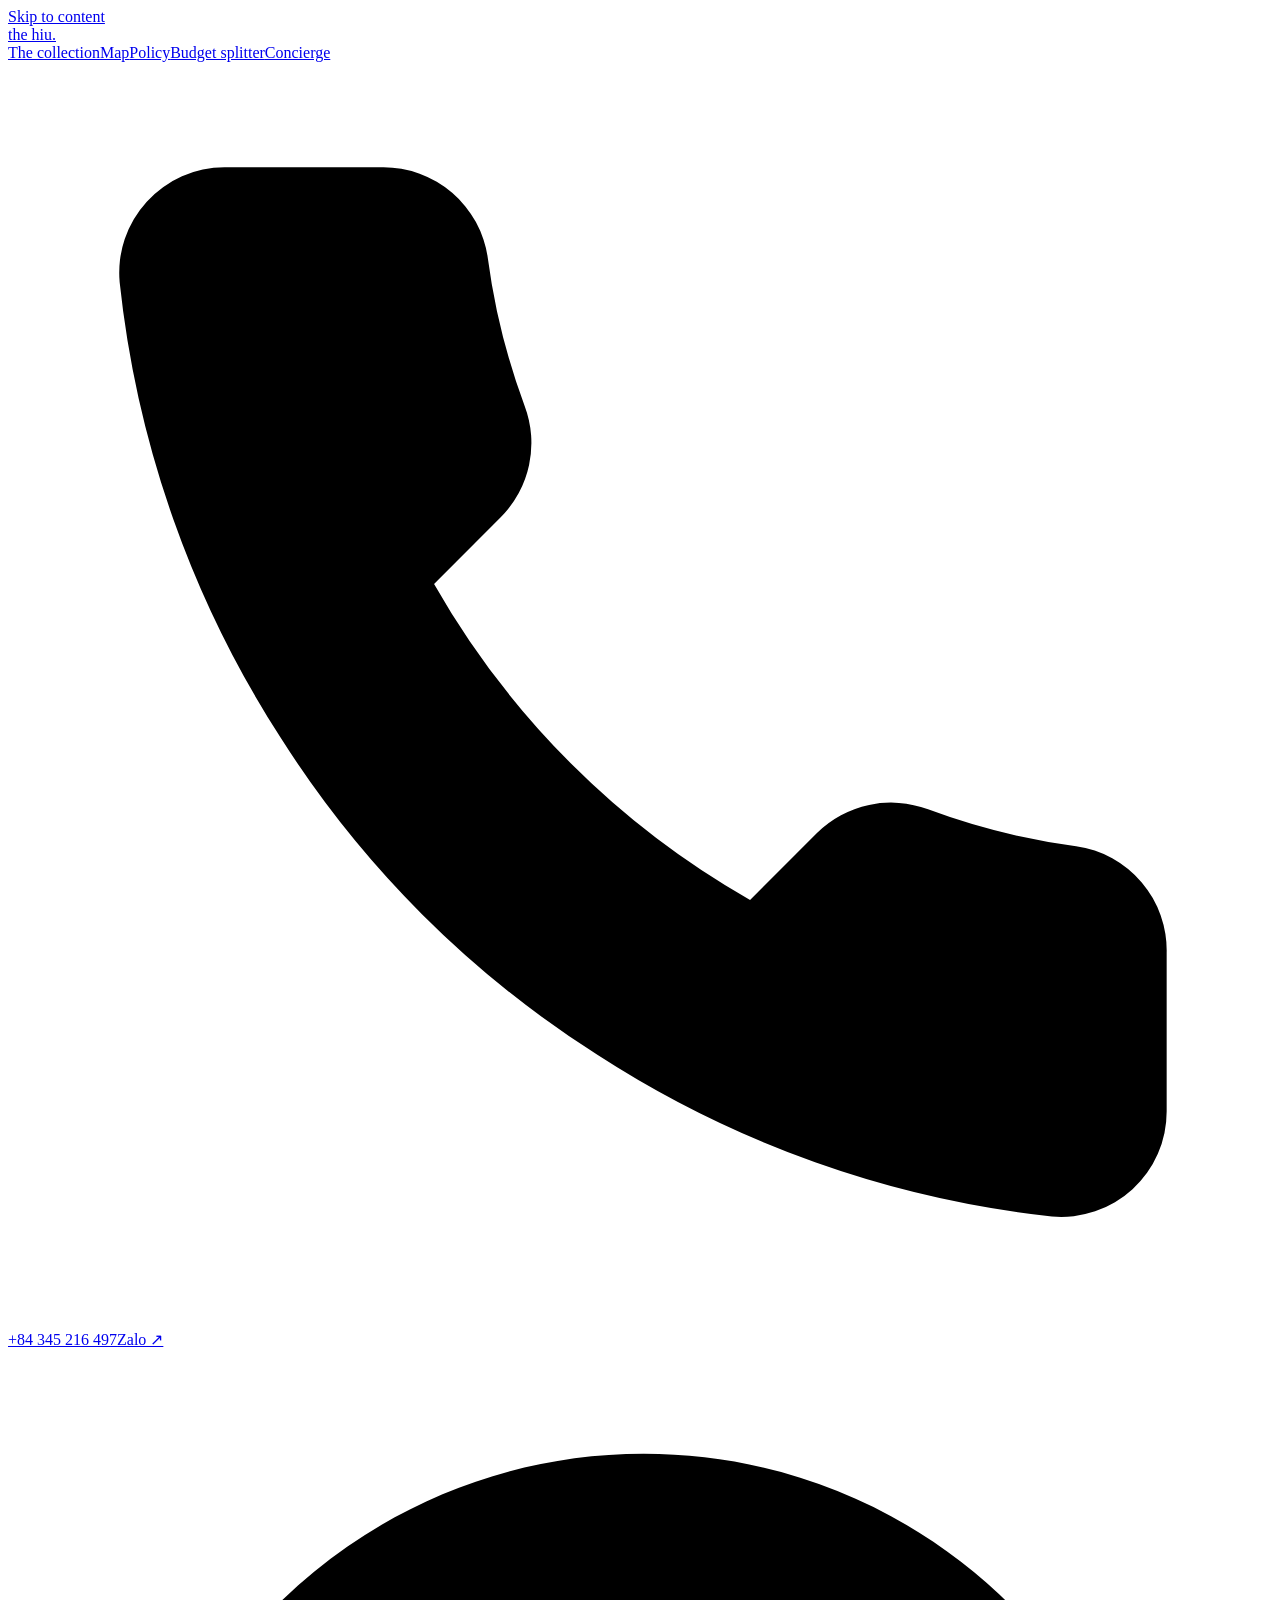
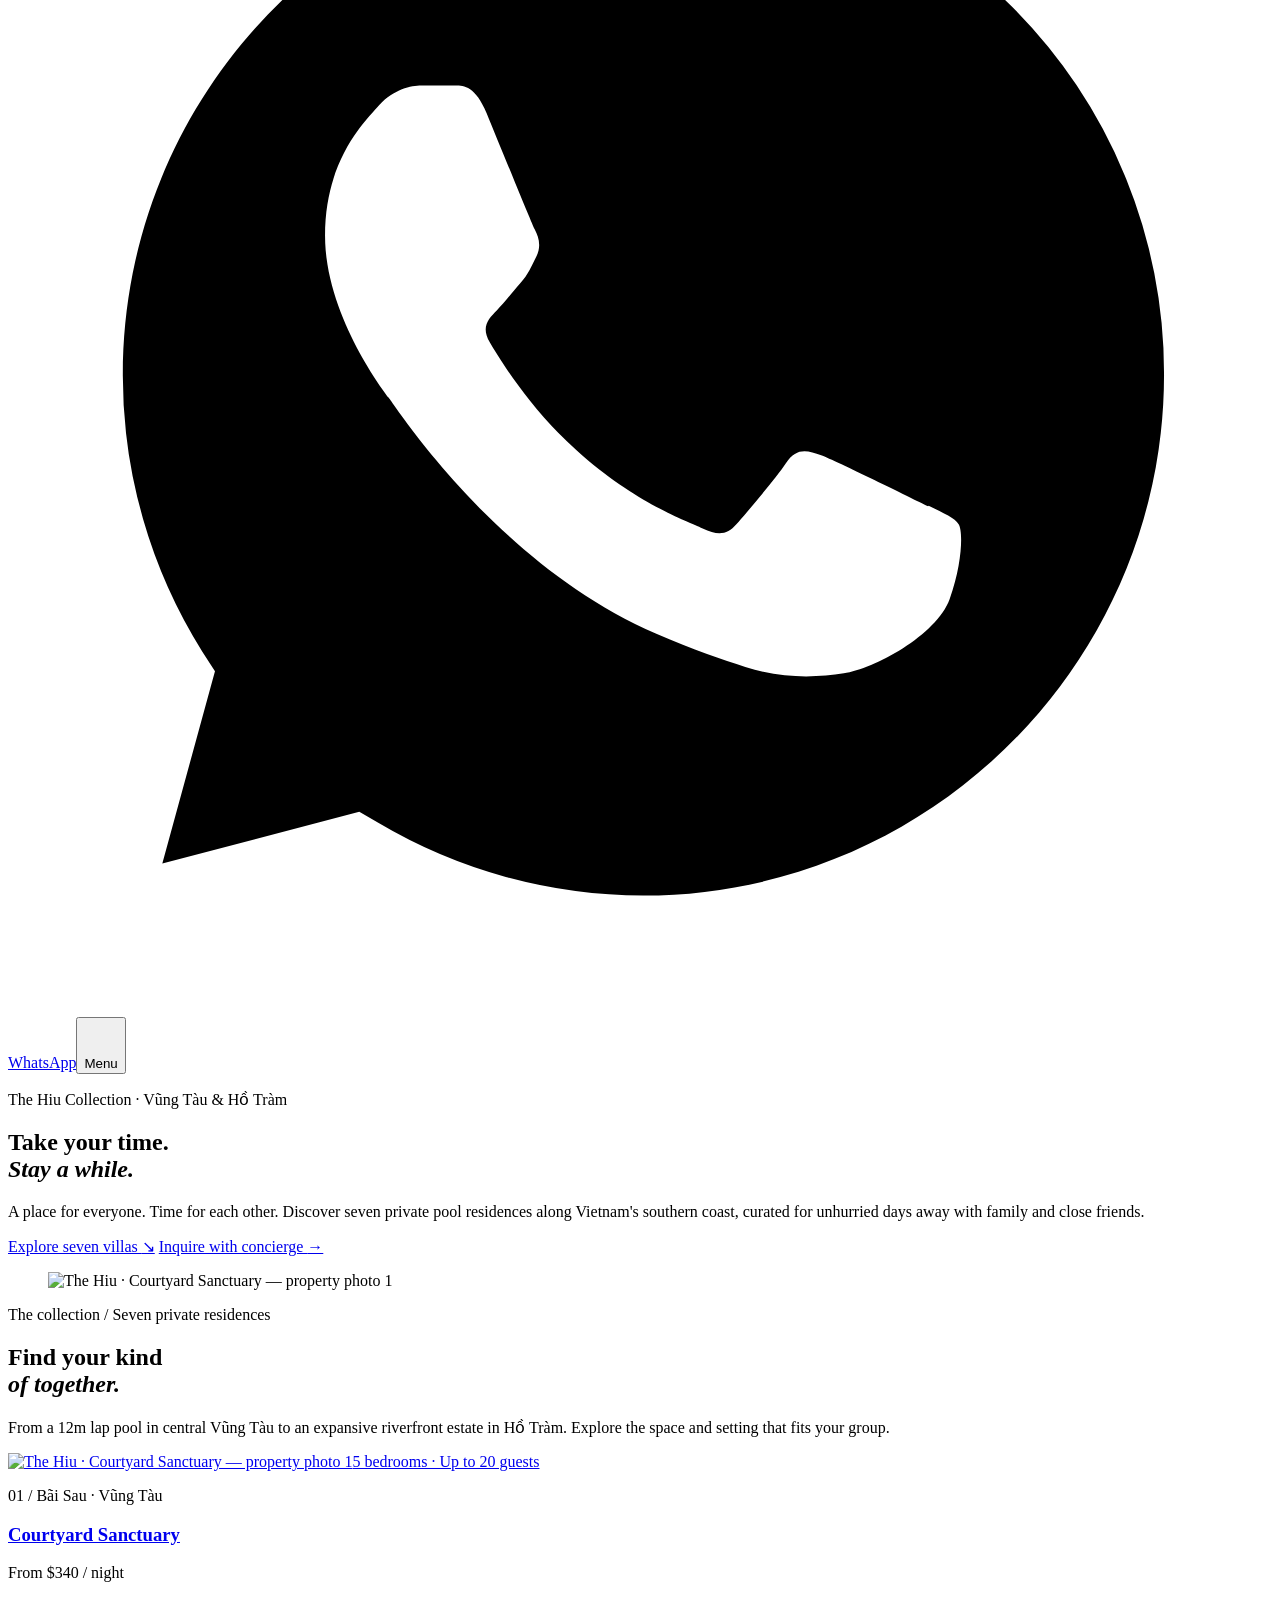
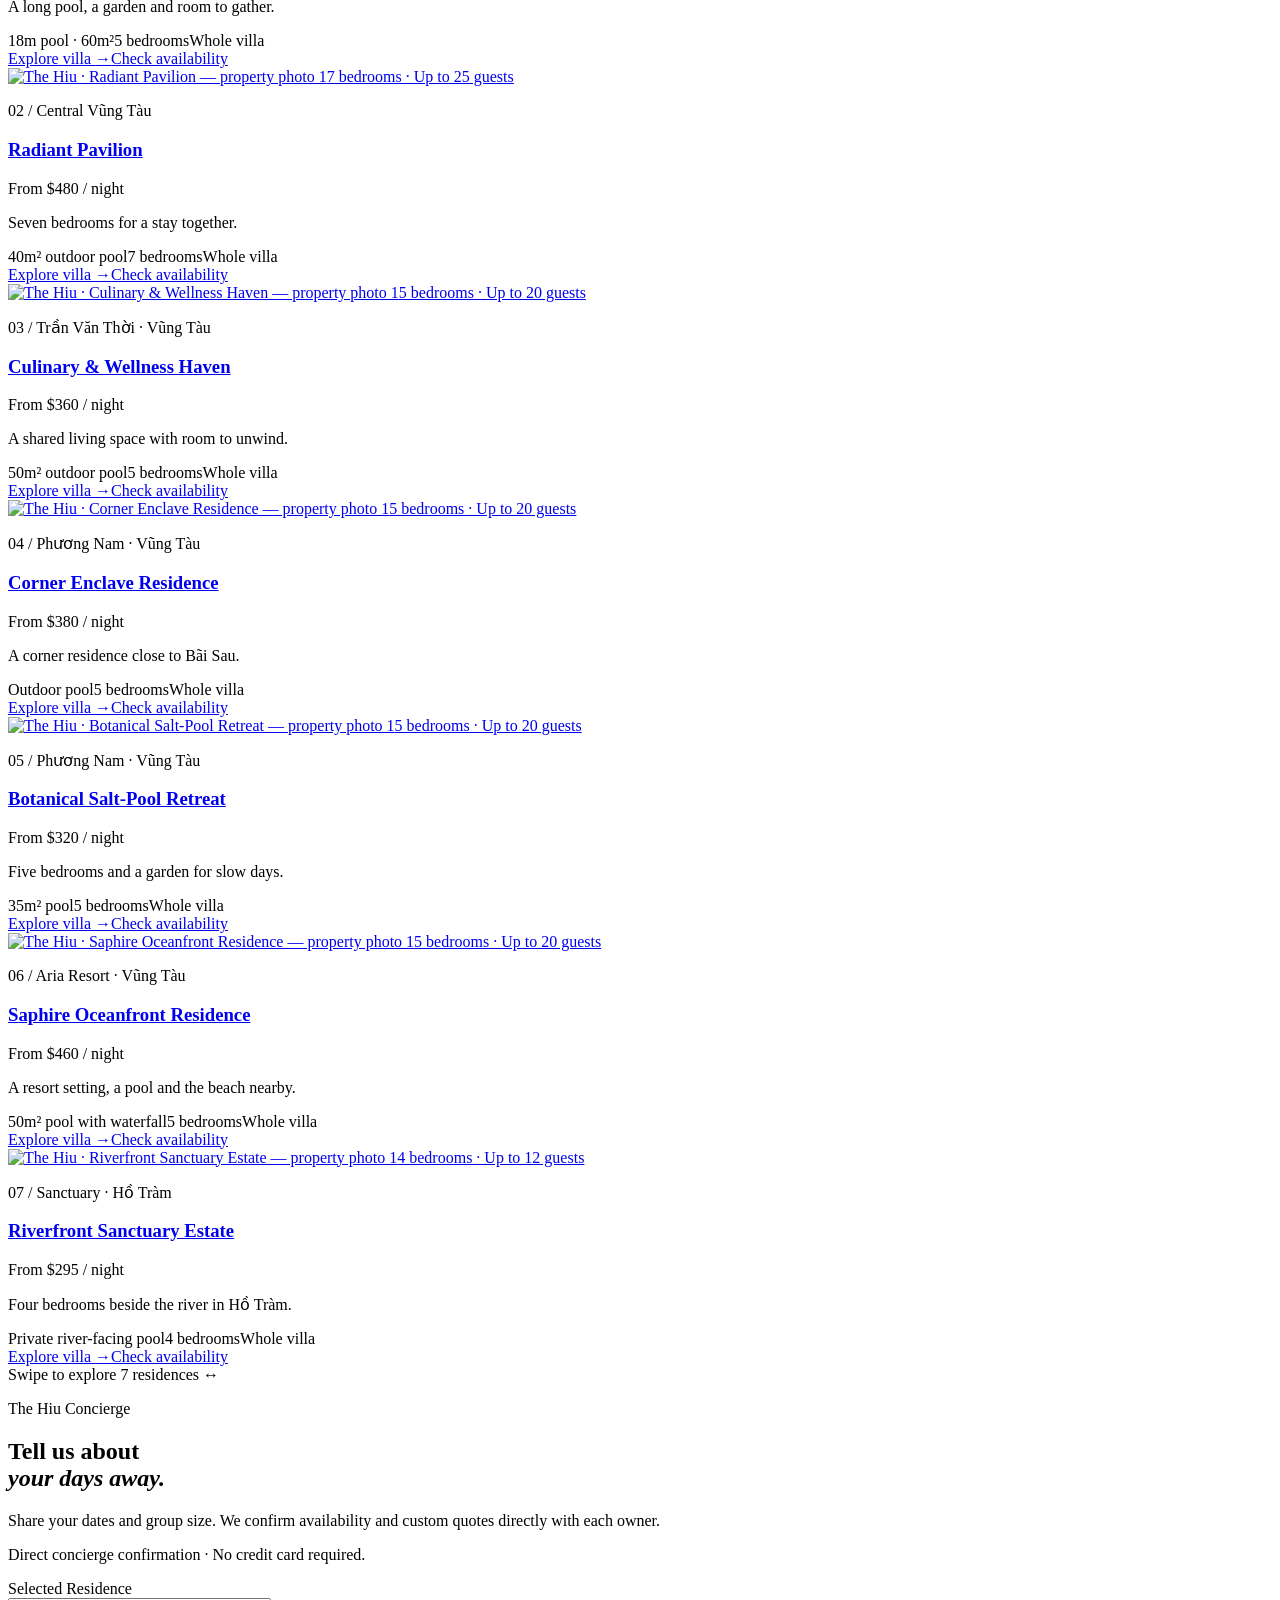
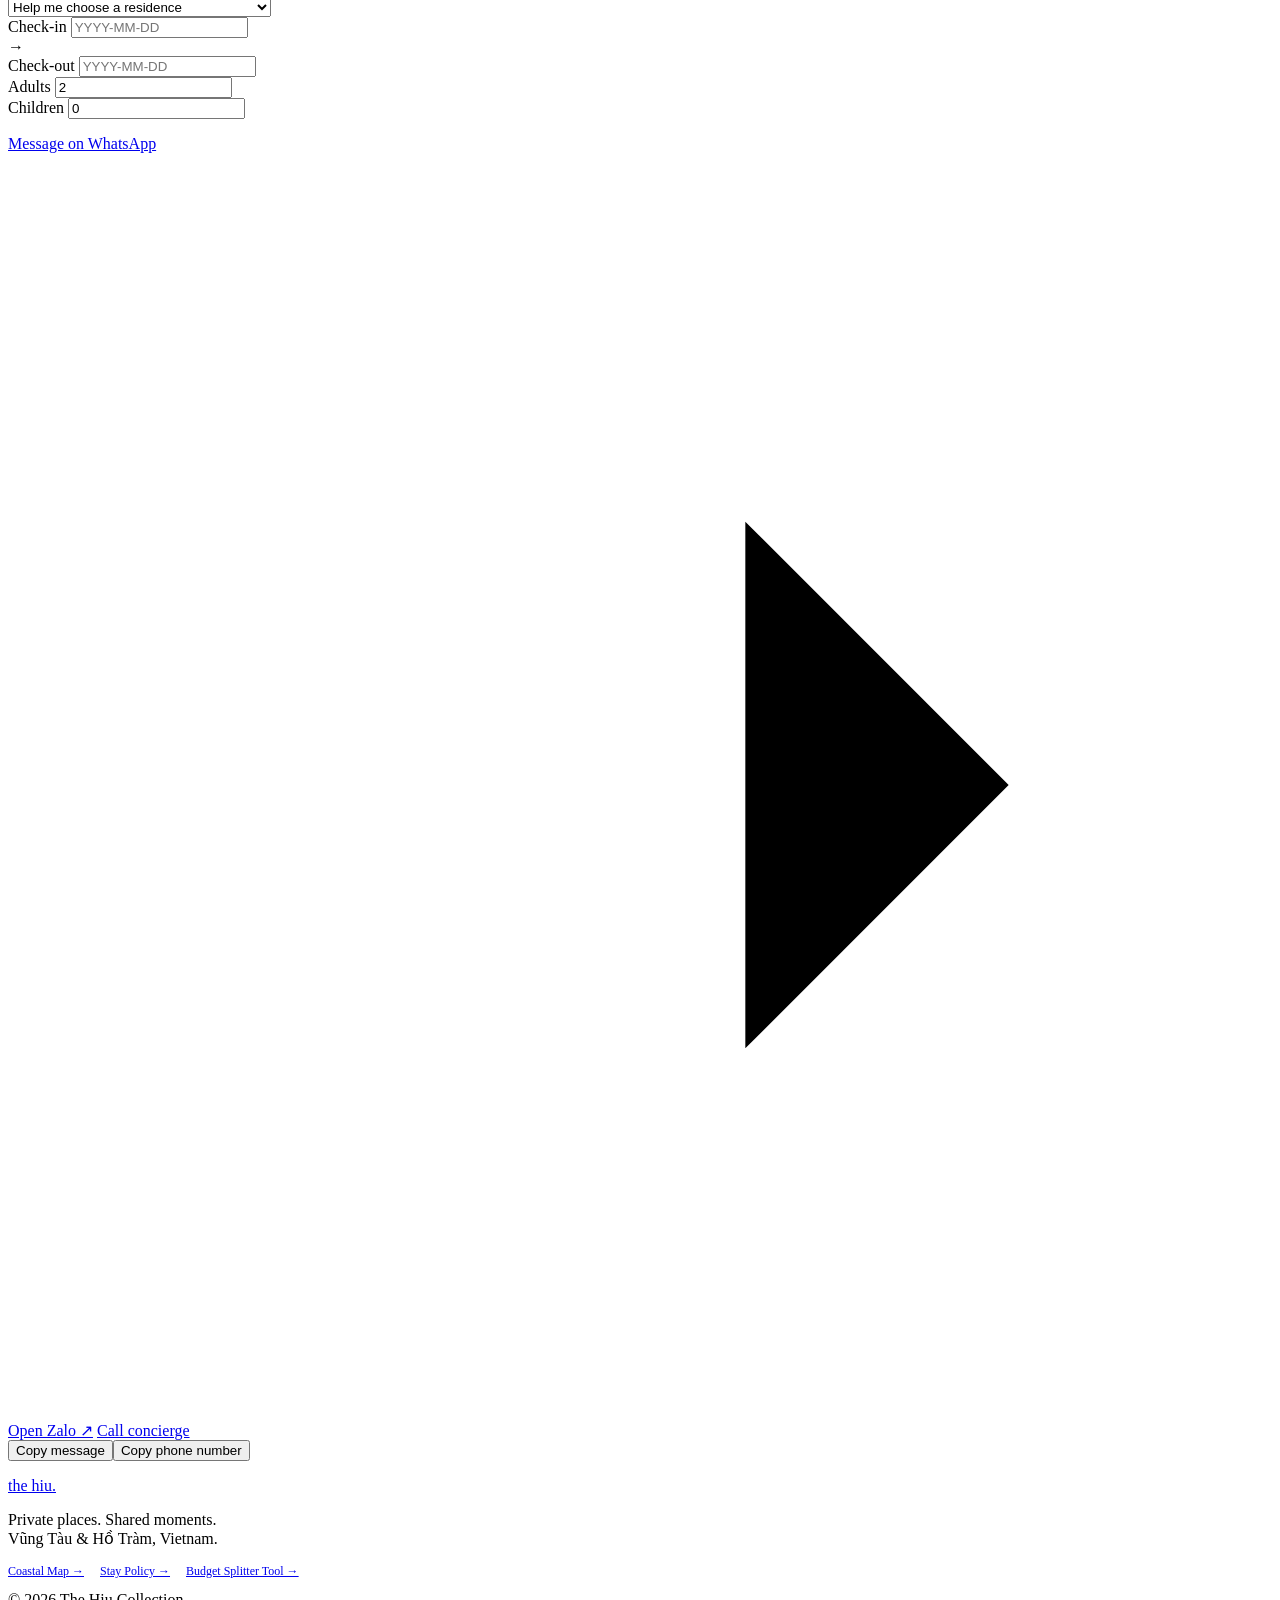
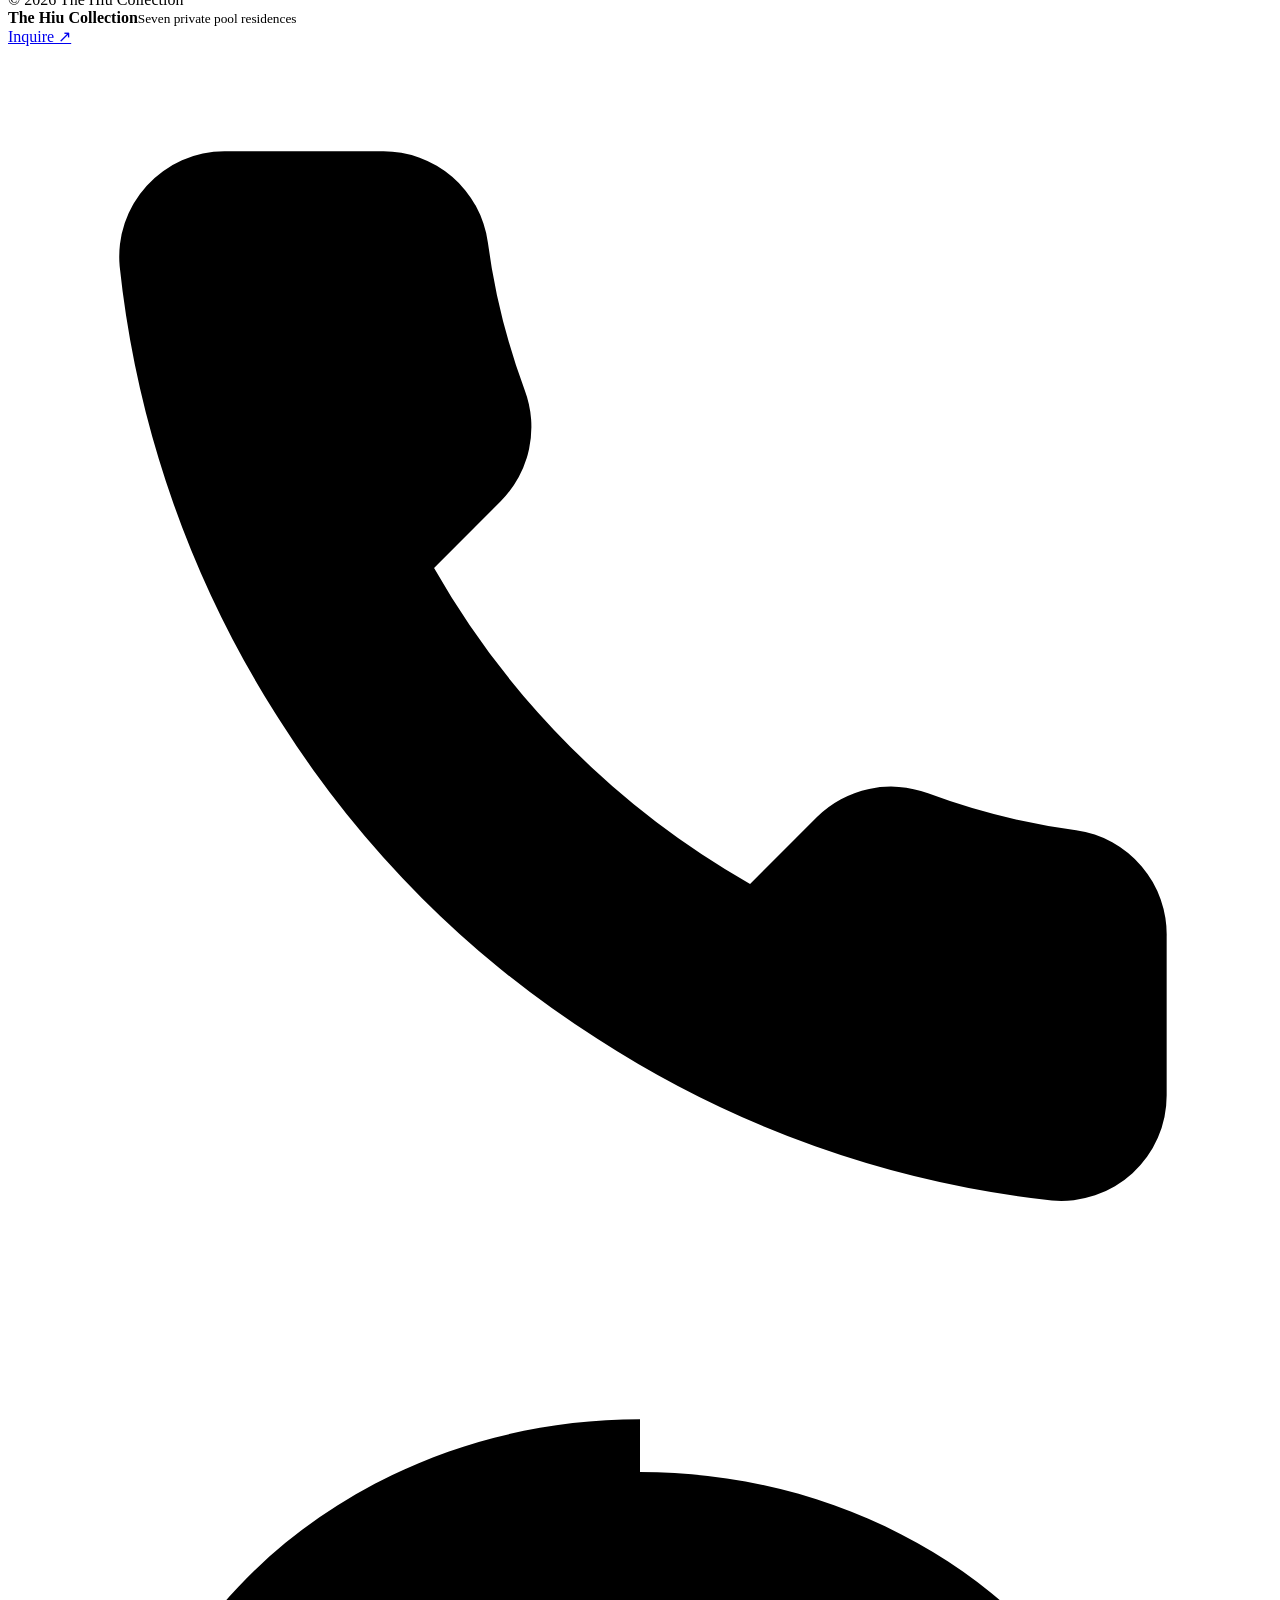
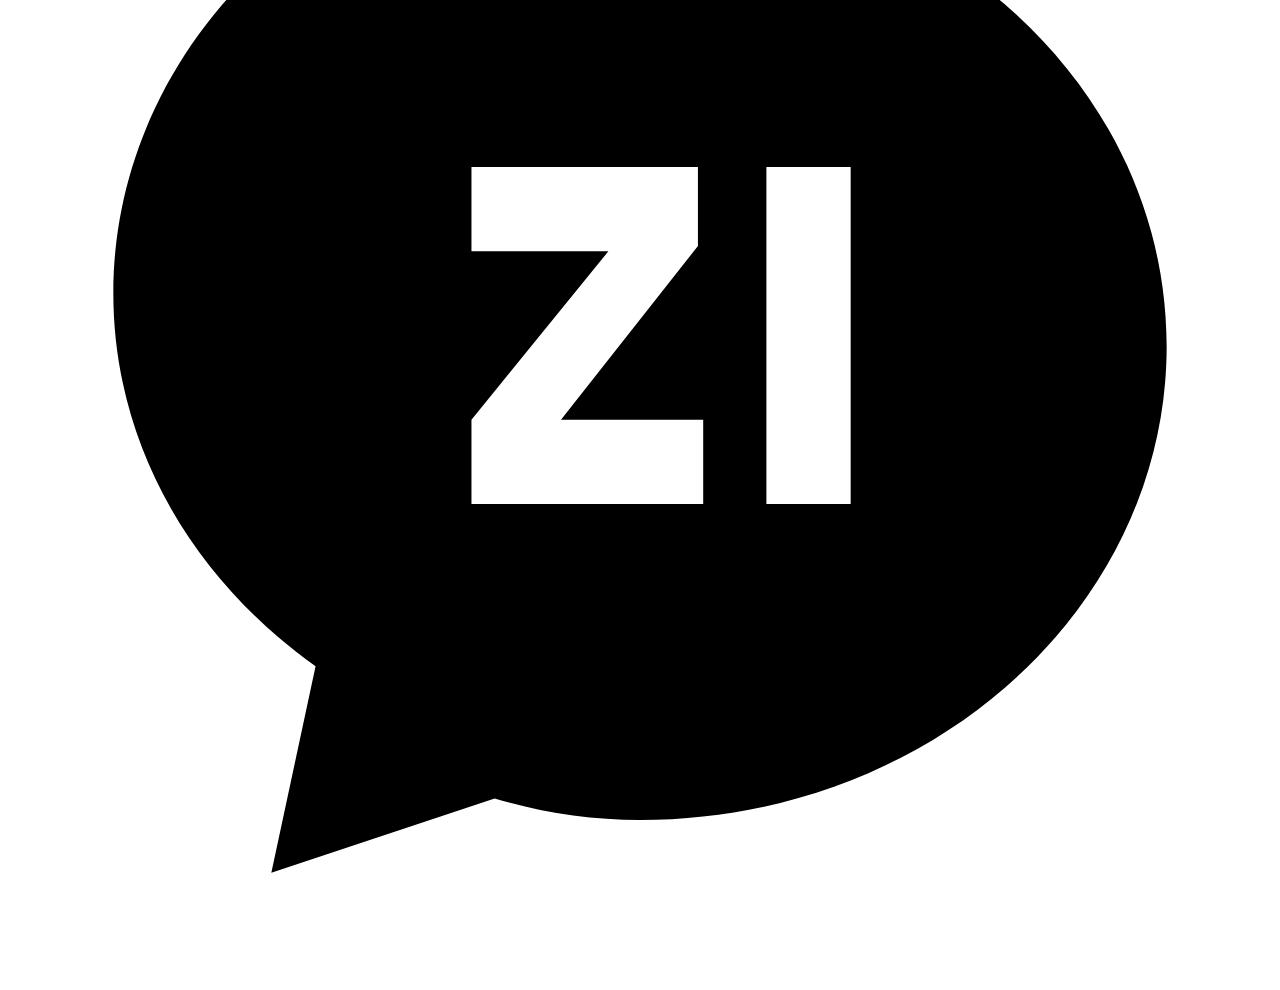
==== commit ecac0ae8: "feat(web): deploy The Hiu seven-villa collection website to GitHub Pages" ====
--- a/index.html
+++ b/index.html
@@ -1,909 +1,132 @@
 <!doctype html>
-<!-- impeccable-disable overused-font -- user directive explicitly selected Newsreader and Plus Jakarta Sans -->
-<html lang="en" class="has-js" data-type="place">
-<head>
-  <meta charset="utf-8">
-  <meta name="viewport" content="width=device-width, initial-scale=1">
-  <meta name="description" content="A private coastal residence in Vũng Tàu for families and close circles with whole-villa rental, 3 ensuite suites, and direct pool access.">
-  <meta name="robots" content="noindex,nofollow">
-  <meta name="page-type" content="place">
-  <meta name="site-kind" content="place">
-  <meta name="page-kind" content="place">
-  <title>The Hiu: Hero Villa Vũng Tàu | Direct Whole-Villa Booking</title>
-  <link rel="preconnect" href="https://fonts.googleapis.com">
-  <link rel="preconnect" href="https://fonts.gstatic.com" crossorigin>
-  <link rel="stylesheet" href="https://fonts.googleapis.com/css2?family=Newsreader:ital,opsz,wght@0,6..72,400;0,6..72,500;1,6..72,400&family=Plus+Jakarta+Sans:wght@400;500;600;700&display=swap">
-  <link rel="stylesheet" href="styles.css">
-</head>
+<html lang="en">
+<head><meta charset="utf-8"><meta name="viewport" content="width=device-width, initial-scale=1"><meta name="robots" content="noindex,nofollow"><meta name="review-edition" content="Portfolio Review Edition · Direct Guest Inquiries Opening Soon"><meta name="description" content="Seven private pool residences in Vũng Tàu and Hồ Tràm. Find a place for your days away together."><title>The Hiu Collection · Seven private residences</title><link rel="preconnect" href="https://fonts.googleapis.com"><link rel="preconnect" href="https://fonts.gstatic.com" crossorigin><link href="https://fonts.googleapis.com/css2?family=Newsreader:ital,opsz,wght@0,6..72,400;0,6..72,500;1,6..72,400&family=Plus+Jakarta+Sans:wght@400;500;600;700&display=swap" rel="stylesheet"><link rel="stylesheet" href="/the-hiu-preview/assets/css/styles.css"><link rel="stylesheet" href="/the-hiu-preview/assets/css/review-enhancements.css"></head>
 <body>
+<a class="skip-link" href="#main-content">Skip to content</a><header class="site-header"><div class="container nav-inner"><a class="brand" href="/the-hiu-preview/" aria-label="The Hiu home">the hiu<span>.</span></a><nav class="nav-links" aria-label="Main navigation"><a href="/the-hiu-preview/#portfolio">The collection</a><a href="/the-hiu-preview/map/">Map</a><a href="/the-hiu-preview/policy/">Policy</a><a href="/the-hiu-preview/cost-splitter/">Budget splitter</a><a href="/the-hiu-preview/#concierge">Concierge</a></nav><div class="header-direct-actions"><a class="header-phone-link" href="tel:+84345216497" title="Concierge Hotline: +84 345 216 497"><svg class="icon icon-phone" viewBox="0 0 24 24" aria-hidden="true"><path d="M22 16.92v3a2 2 0 0 1-2.18 2 19.79 19.79 0 0 1-8.63-3.07 19.5 19.5 0 0 1-6-6 19.79 19.79 0 0 1-3.07-8.67A2 2 0 0 1 4.11 2h3a2 2 0 0 1 2 1.72 12.84 12.84 0 0 0 .7 2.81 2 2 0 0 1-.45 2.11L8.09 9.91a16 16 0 0 0 6 6l1.27-1.27a2 2 0 0 1 2.11-.45 12.84 12.84 0 0 0 2.81.7A2 2 0 0 1 22 16.92z"/></svg><span>+84 345 216 497</span></a><a class="button button-outline button-small nav-action-zalo" href="https://zalo.me/0345216497" target="_blank" rel="noopener noreferrer">Zalo ↗</a><a class="button button-dark button-small nav-action" data-wa href="https://wa.me/84345216497?text=Hello%20The%20Hiu%20Concierge%2C%20I&#39;d%20like%20to%20check%20availability%20and%20rates%20for%20The%20Hiu%20Collection.%0A%5BTracking%20Ref%3A%20REF-TH-PORTFOLIO%5D" target="_blank" rel="noopener noreferrer"><svg class="icon icon-wa" viewBox="0 0 24 24" aria-hidden="true"><path d="M17.47 14.38c-.3-.15-1.76-.87-2.03-.97-.27-.1-.47-.15-.67.15-.2.3-.77.97-.94 1.16-.17.2-.35.22-.64.08-.3-.15-1.26-.46-2.39-1.48-.88-.78-1.48-1.76-1.65-2.05-.18-.3-.02-.46.13-.61.13-.13.3-.35.45-.52.15-.17.2-.3.3-.5.1-.2.05-.37-.03-.52-.07-.15-.67-1.61-.91-2.2-.25-.6-.5-.52-.67-.53h-.57c-.2 0-.52.07-.8.37-.26.3-1.03 1.02-1.03 2.48s1.06 2.88 1.21 3.08c.15.2 2.1 3.2 5.08 4.48.71.31 1.26.49 1.69.63.71.23 1.36.2 1.87.12.57-.08 1.76-.72 2.01-1.41.25-.7.25-1.3.17-1.42-.07-.12-.27-.2-.57-.35m-5.42 7.4a9.87 9.87 0 0 1-5.03-1.38l-.36-.21-3.74.98 1-3.65-.24-.37a9.86 9.86 0 0 1-1.51-5.26c0-5.45 4.44-9.89 9.89-9.89 2.64 0 5.12 1.03 6.99 2.9a9.83 9.83 0 0 1 2.89 6.99c0 5.45-4.44 9.89-9.89 9.89"/></svg><span>WhatsApp</span></a><button type="button" class="mobile-menu-btn" data-mobile-menu-toggle aria-label="Open navigation menu" aria-expanded="false" aria-controls="mobile-nav-drawer"><svg class="icon icon-menu" viewBox="0 0 24 24" aria-hidden="true"><path d="M4 6h16M4 12h16M4 18h16"/></svg><span class="mobile-menu-label">Menu</span></button></div></div></header><div id="mobile-nav-drawer" class="mobile-nav-drawer" hidden aria-label="Mobile navigation"><div class="mobile-nav-backdrop" data-close-drawer tabindex="-1"></div><div class="mobile-nav-panel" role="dialog" aria-modal="true" aria-label="Navigation menu"><div class="mobile-nav-header"><a class="brand" href="/the-hiu-preview/" aria-label="The Hiu home" data-close-drawer>the hiu<span>.</span></a><button type="button" class="mobile-nav-close" data-close-drawer aria-label="Close menu"><svg class="icon icon-close" viewBox="0 0 24 24" aria-hidden="true"><path d="M18 6 6 18M6 6l12 12"/></svg></button></div><nav class="mobile-drawer-nav" aria-label="Mobile navigation links"><a href="/the-hiu-preview/#portfolio" class="mobile-drawer-link" data-close-drawer><span class="drawer-link-num">01</span><div class="drawer-link-content"><span class="drawer-link-title">The collection</span><span class="drawer-link-sub">Seven private pool residences</span></div><span class="drawer-link-arrow" aria-hidden="true">→</span></a><a href="/the-hiu-preview/map/" class="mobile-drawer-link" data-close-drawer><span class="drawer-link-num">02</span><div class="drawer-link-content"><span class="drawer-link-title">Coastal Map</span><span class="drawer-link-sub">Interactive locations &amp; highlights</span></div><span class="drawer-link-arrow" aria-hidden="true">→</span></a><a href="/the-hiu-preview/policy/" class="mobile-drawer-link" data-close-drawer><span class="drawer-link-num">03</span><div class="drawer-link-content"><span class="drawer-link-title">Stay Policy</span><span class="drawer-link-sub">Check-in, rules &amp; quiet hours</span></div><span class="drawer-link-arrow" aria-hidden="true">→</span></a><a href="/the-hiu-preview/cost-splitter/" class="mobile-drawer-link" data-close-drawer><span class="drawer-link-num">04</span><div class="drawer-link-content"><span class="drawer-link-title">Budget splitter</span><span class="drawer-link-sub">Split quoted total per person</span></div><span class="drawer-link-arrow" aria-hidden="true">→</span></a><a href="/the-hiu-preview/#concierge" class="mobile-drawer-link" data-close-drawer><span class="drawer-link-num">06</span><div class="drawer-link-content"><span class="drawer-link-title">Concierge Planning</span><span class="drawer-link-sub">Direct inquiries &amp; custom group quotes</span></div><span class="drawer-link-arrow" aria-hidden="true">→</span></a></nav><div class="mobile-drawer-footer"><p class="drawer-footer-eyebrow">Direct Concierge Care</p><div class="drawer-contact-stack"><a class="button button-dark drawer-cta" data-wa href="https://wa.me/84345216497?text=Hello%20The%20Hiu%20Concierge%2C%20I&#39;d%20like%20to%20check%20availability%20and%20rates%20for%20The%20Hiu%20Collection.%0A%5BTracking%20Ref%3A%20REF-TH-PORTFOLIO%5D" target="_blank" rel="noopener noreferrer"><svg class="icon icon-wa" viewBox="0 0 24 24" aria-hidden="true"><path d="M17.47 14.38c-.3-.15-1.76-.87-2.03-.97-.27-.1-.47-.15-.67.15-.2.3-.77.97-.94 1.16-.17.2-.35.22-.64.08-.3-.15-1.26-.46-2.39-1.48-.88-.78-1.48-1.76-1.65-2.05-.18-.3-.02-.46.13-.61.13-.13.3-.35.45-.52.15-.17.2-.3.3-.5.1-.2.05-.37-.03-.52-.07-.15-.67-1.61-.91-2.2-.25-.6-.5-.52-.67-.53h-.57c-.2 0-.52.07-.8.37-.26.3-1.03 1.02-1.03 2.48s1.06 2.88 1.21 3.08c.15.2 2.1 3.2 5.08 4.48.71.31 1.26.49 1.69.63.71.23 1.36.2 1.87.12.57-.08 1.76-.72 2.01-1.41.25-.7.25-1.3.17-1.42-.07-.12-.27-.2-.57-.35m-5.42 7.4a9.87 9.87 0 0 1-5.03-1.38l-.36-.21-3.74.98 1-3.65-.24-.37a9.86 9.86 0 0 1-1.51-5.26c0-5.45 4.44-9.89 9.89-9.89 2.64 0 5.12 1.03 6.99 2.9a9.83 9.83 0 0 1 2.89 6.99c0 5.45-4.44 9.89-9.89 9.89"/></svg><span>Chat on WhatsApp</span></a><div class="drawer-secondary-actions"><a class="button button-outline drawer-sub-btn" href="https://zalo.me/0345216497" target="_blank" rel="noopener noreferrer">Zalo ↗</a><a class="button button-outline drawer-sub-btn" href="tel:+84345216497"><svg class="icon icon-phone" viewBox="0 0 24 24" aria-hidden="true"><path d="M22 16.92v3a2 2 0 0 1-2.18 2 19.79 19.79 0 0 1-8.63-3.07 19.5 19.5 0 0 1-6-6 19.79 19.79 0 0 1-3.07-8.67A2 2 0 0 1 4.11 2h3a2 2 0 0 1 2 1.72 12.84 12.84 0 0 0 .7 2.81 2 2 0 0 1-.45 2.11L8.09 9.91a16 16 0 0 0 6 6l1.27-1.27a2 2 0 0 1 2.11-.45 12.84 12.84 0 0 0 2.81.7A2 2 0 0 1 22 16.92z"/></svg><span>Call</span></a></div></div><p class="drawer-copyright">© 2026 The Hiu Collection · Vũng Tàu &amp; Hồ Tràm</p></div></div></div>
+<main id="main-content">
+<section class="hero container reveal-on-scroll" aria-labelledby="hero-title">
+  <div class="hero-copy">
+    <p class="eyebrow">The Hiu Collection · Vũng Tàu &amp; Hồ Tràm</p>
+    <h1 id="hero-title">Take your time.<br><em>Stay a while.</em></h1>
+    <p class="hero-description">A place for everyone. Time for each other. Discover seven private pool residences along Vietnam's southern coast, curated for unhurried days away with family and close friends.</p>
+    
+    <div class="hero-actions">
+      <a class="button button-dark hero-cta" href="#portfolio">Explore seven villas <span aria-hidden="true">↘</span></a>
+      <a class="text-link hero-concierge-link" href="#concierge">Inquire with concierge <span aria-hidden="true">→</span></a>
+    </div>
+  </div>
+  <figure class="hero-figure">
+    <img src="/the-hiu-preview/assets/photos/villa-01/gallery-01.jpg" alt="The Hiu · Courtyard Sanctuary — property photo 1" width="800" height="900" fetchpriority="high">
+  </figure>
+</section>
 
-  <!-- Internal Preview Disclaimer Banner (Compliance with AGENTS.md) -->
-  <aside class="preview-banner" role="status" aria-label="Internal Preview Notice">
-    <span>Internal Mockup / Preview Only</span> Working Design Preview. Property Selection & Booking Terms Pending Formal Approval. No Live Payments.
-  </aside>
+<section class="section container reveal-on-scroll" id="portfolio" aria-labelledby="portfolio-heading">
+  <div class="section-heading">
+    <div>
+      <p class="eyebrow">The collection / Seven private residences</p>
+      <h2 id="portfolio-heading">Find your kind<br><em>of together.</em></h2>
+    </div>
+    <p>From a 12m lap pool in central Vũng Tàu to an expansive riverfront estate in Hồ Tràm. Explore the space and setting that fits your group.</p>
+  </div>
+  <div class="portfolio-carousel-wrapper">
+    <div class="portfolio-grid"><article class="villa-card" id="card-villa-01"><a class="villa-card-photo" href="/the-hiu-preview/villas/villa-01/" aria-label="Explore The Hiu · Courtyard Sanctuary — 5 bedrooms · Up to 20 guests"><img src="/the-hiu-preview/assets/photos/villa-01/gallery-01.jpg" alt="The Hiu · Courtyard Sanctuary — property photo 1" width="600" height="400" loading="lazy"><span class="villa-card-badge">5 bedrooms · Up to 20 guests</span></a><div class="villa-card-content"><p class="villa-region">01 / Bãi Sau · Vũng Tàu</p><h3 class="villa-card-title"><a href="/the-hiu-preview/villas/villa-01/">Courtyard Sanctuary</a></h3><p class="villa-card-rate">From $340 / night</p><p class="villa-blurb">A long pool, a garden and room to gather.</p><div class="feature-chips"><span class="feature-chip">18m pool · 60m²</span><span class="feature-chip">5 bedrooms</span><span class="feature-chip">Whole villa</span></div><div class="card-actions"><a class="button button-card-detail card-explore" href="/the-hiu-preview/villas/villa-01/">Explore villa <span aria-hidden="true">→</span></a><a class="button button-card-inquiry button-dark card-inquiry" data-wa data-villa-code="LUX-C" data-ref="REF-TH-LUXC" href="https://wa.me/84345216497?text=Hello%20The%20Hiu%20Concierge%2C%20I&#39;d%20like%20to%20check%20availability%20and%20rates%20for%20The%20Hiu%20%C2%B7%20Courtyard%20Sanctuary%20(LUX-C).%0A%5BTracking%20Ref%3A%20REF-TH-LUXC%5D" target="_blank" rel="noopener noreferrer">Check availability</a></div></div></article><article class="villa-card" id="card-villa-02"><a class="villa-card-photo" href="/the-hiu-preview/villas/villa-02/" aria-label="Explore The Hiu · Radiant Pavilion — 7 bedrooms · Up to 25 guests"><img src="/the-hiu-preview/assets/photos/villa-02/gallery-01.jpg" alt="The Hiu · Radiant Pavilion — property photo 1" width="600" height="400" loading="lazy"><span class="villa-card-badge">7 bedrooms · Up to 25 guests</span></a><div class="villa-card-content"><p class="villa-region">02 / Central Vũng Tàu</p><h3 class="villa-card-title"><a href="/the-hiu-preview/villas/villa-02/">Radiant Pavilion</a></h3><p class="villa-card-rate">From $480 / night</p><p class="villa-blurb">Seven bedrooms for a stay together.</p><div class="feature-chips"><span class="feature-chip">40m² outdoor pool</span><span class="feature-chip">7 bedrooms</span><span class="feature-chip">Whole villa</span></div><div class="card-actions"><a class="button button-card-detail card-explore" href="/the-hiu-preview/villas/villa-02/">Explore villa <span aria-hidden="true">→</span></a><a class="button button-card-inquiry button-dark card-inquiry" data-wa data-villa-code="LUX-D" data-ref="REF-TH-LUXD" href="https://wa.me/84345216497?text=Hello%20The%20Hiu%20Concierge%2C%20I&#39;d%20like%20to%20check%20availability%20and%20rates%20for%20The%20Hiu%20%C2%B7%20Radiant%20Pavilion%20(LUX-D).%0A%5BTracking%20Ref%3A%20REF-TH-LUXD%5D" target="_blank" rel="noopener noreferrer">Check availability</a></div></div></article><article class="villa-card" id="card-villa-03"><a class="villa-card-photo" href="/the-hiu-preview/villas/villa-03/" aria-label="Explore The Hiu · Culinary &amp; Wellness Haven — 5 bedrooms · Up to 20 guests"><img src="/the-hiu-preview/assets/photos/villa-03/gallery-01.jpg" alt="The Hiu · Culinary &amp; Wellness Haven — property photo 1" width="600" height="400" loading="lazy"><span class="villa-card-badge">5 bedrooms · Up to 20 guests</span></a><div class="villa-card-content"><p class="villa-region">03 / Trần Văn Thời · Vũng Tàu</p><h3 class="villa-card-title"><a href="/the-hiu-preview/villas/villa-03/">Culinary &amp; Wellness Haven</a></h3><p class="villa-card-rate">From $360 / night</p><p class="villa-blurb">A shared living space with room to unwind.</p><div class="feature-chips"><span class="feature-chip">50m² outdoor pool</span><span class="feature-chip">5 bedrooms</span><span class="feature-chip">Whole villa</span></div><div class="card-actions"><a class="button button-card-detail card-explore" href="/the-hiu-preview/villas/villa-03/">Explore villa <span aria-hidden="true">→</span></a><a class="button button-card-inquiry button-dark card-inquiry" data-wa data-villa-code="LUX-E" data-ref="REF-TH-LUXE" href="https://wa.me/84345216497?text=Hello%20The%20Hiu%20Concierge%2C%20I&#39;d%20like%20to%20check%20availability%20and%20rates%20for%20The%20Hiu%20%C2%B7%20Culinary%20%26%20Wellness%20Haven%20(LUX-E).%0A%5BTracking%20Ref%3A%20REF-TH-LUXE%5D" target="_blank" rel="noopener noreferrer">Check availability</a></div></div></article><article class="villa-card" id="card-villa-04"><a class="villa-card-photo" href="/the-hiu-preview/villas/villa-04/" aria-label="Explore The Hiu · Corner Enclave Residence — 5 bedrooms · Up to 20 guests"><img src="/the-hiu-preview/assets/photos/villa-04/gallery-01.jpg" alt="The Hiu · Corner Enclave Residence — property photo 1" width="600" height="400" loading="lazy"><span class="villa-card-badge">5 bedrooms · Up to 20 guests</span></a><div class="villa-card-content"><p class="villa-region">04 / Phương Nam · Vũng Tàu</p><h3 class="villa-card-title"><a href="/the-hiu-preview/villas/villa-04/">Corner Enclave Residence</a></h3><p class="villa-card-rate">From $380 / night</p><p class="villa-blurb">A corner residence close to Bãi Sau.</p><div class="feature-chips"><span class="feature-chip">Outdoor pool</span><span class="feature-chip">5 bedrooms</span><span class="feature-chip">Whole villa</span></div><div class="card-actions"><a class="button button-card-detail card-explore" href="/the-hiu-preview/villas/villa-04/">Explore villa <span aria-hidden="true">→</span></a><a class="button button-card-inquiry button-dark card-inquiry" data-wa data-villa-code="LUX-G" data-ref="REF-TH-LUXG" href="https://wa.me/84345216497?text=Hello%20The%20Hiu%20Concierge%2C%20I&#39;d%20like%20to%20check%20availability%20and%20rates%20for%20The%20Hiu%20%C2%B7%20Corner%20Enclave%20Residence%20(LUX-G).%0A%5BTracking%20Ref%3A%20REF-TH-LUXG%5D" target="_blank" rel="noopener noreferrer">Check availability</a></div></div></article><article class="villa-card" id="card-villa-05"><a class="villa-card-photo" href="/the-hiu-preview/villas/villa-05/" aria-label="Explore The Hiu · Botanical Salt-Pool Retreat — 5 bedrooms · Up to 20 guests"><img src="/the-hiu-preview/assets/photos/villa-05/gallery-01.jpg" alt="The Hiu · Botanical Salt-Pool Retreat — property photo 1" width="600" height="400" loading="lazy"><span class="villa-card-badge">5 bedrooms · Up to 20 guests</span></a><div class="villa-card-content"><p class="villa-region">05 / Phương Nam · Vũng Tàu</p><h3 class="villa-card-title"><a href="/the-hiu-preview/villas/villa-05/">Botanical Salt-Pool Retreat</a></h3><p class="villa-card-rate">From $320 / night</p><p class="villa-blurb">Five bedrooms and a garden for slow days.</p><div class="feature-chips"><span class="feature-chip">35m² pool</span><span class="feature-chip">5 bedrooms</span><span class="feature-chip">Whole villa</span></div><div class="card-actions"><a class="button button-card-detail card-explore" href="/the-hiu-preview/villas/villa-05/">Explore villa <span aria-hidden="true">→</span></a><a class="button button-card-inquiry button-dark card-inquiry" data-wa data-villa-code="LUX-H" data-ref="REF-TH-LUXH" href="https://wa.me/84345216497?text=Hello%20The%20Hiu%20Concierge%2C%20I&#39;d%20like%20to%20check%20availability%20and%20rates%20for%20The%20Hiu%20%C2%B7%20Botanical%20Salt-Pool%20Retreat%20(LUX-H).%0A%5BTracking%20Ref%3A%20REF-TH-LUXH%5D" target="_blank" rel="noopener noreferrer">Check availability</a></div></div></article><article class="villa-card" id="card-villa-06"><a class="villa-card-photo" href="/the-hiu-preview/villas/villa-06/" aria-label="Explore The Hiu · Saphire Oceanfront Residence — 5 bedrooms · Up to 20 guests"><img src="/the-hiu-preview/assets/photos/villa-06/gallery-01.jpg" alt="The Hiu · Saphire Oceanfront Residence — property photo 1" width="600" height="400" loading="lazy"><span class="villa-card-badge">5 bedrooms · Up to 20 guests</span></a><div class="villa-card-content"><p class="villa-region">06 / Aria Resort · Vũng Tàu</p><h3 class="villa-card-title"><a href="/the-hiu-preview/villas/villa-06/">Saphire Oceanfront Residence</a></h3><p class="villa-card-rate">From $460 / night</p><p class="villa-blurb">A resort setting, a pool and the beach nearby.</p><div class="feature-chips"><span class="feature-chip">50m² pool with waterfall</span><span class="feature-chip">5 bedrooms</span><span class="feature-chip">Whole villa</span></div><div class="card-actions"><a class="button button-card-detail card-explore" href="/the-hiu-preview/villas/villa-06/">Explore villa <span aria-hidden="true">→</span></a><a class="button button-card-inquiry button-dark card-inquiry" data-wa data-villa-code="LUX-I" data-ref="REF-TH-LUXI" href="https://wa.me/84345216497?text=Hello%20The%20Hiu%20Concierge%2C%20I&#39;d%20like%20to%20check%20availability%20and%20rates%20for%20The%20Hiu%20%C2%B7%20Saphire%20Oceanfront%20Residence%20(LUX-I).%0A%5BTracking%20Ref%3A%20REF-TH-LUXI%5D" target="_blank" rel="noopener noreferrer">Check availability</a></div></div></article><article class="villa-card" id="card-villa-07"><a class="villa-card-photo" href="/the-hiu-preview/villas/villa-07/" aria-label="Explore The Hiu · Riverfront Sanctuary Estate — 4 bedrooms · Up to 12 guests"><img src="/the-hiu-preview/assets/photos/villa-07/gallery-01.jpg" alt="The Hiu · Riverfront Sanctuary Estate — property photo 1" width="600" height="400" loading="lazy"><span class="villa-card-badge">4 bedrooms · Up to 12 guests</span></a><div class="villa-card-content"><p class="villa-region">07 / Sanctuary · Hồ Tràm</p><h3 class="villa-card-title"><a href="/the-hiu-preview/villas/villa-07/">Riverfront Sanctuary Estate</a></h3><p class="villa-card-rate">From $295 / night</p><p class="villa-blurb">Four bedrooms beside the river in Hồ Tràm.</p><div class="feature-chips"><span class="feature-chip">Private river-facing pool</span><span class="feature-chip">4 bedrooms</span><span class="feature-chip">Whole villa</span></div><div class="card-actions"><a class="button button-card-detail card-explore" href="/the-hiu-preview/villas/villa-07/">Explore villa <span aria-hidden="true">→</span></a><a class="button button-card-inquiry button-dark card-inquiry" data-wa data-villa-code="LUX-K" data-ref="REF-TH-LUXK" href="https://wa.me/84345216497?text=Hello%20The%20Hiu%20Concierge%2C%20I&#39;d%20like%20to%20check%20availability%20and%20rates%20for%20The%20Hiu%20%C2%B7%20Riverfront%20Sanctuary%20Estate%20(LUX-K).%0A%5BTracking%20Ref%3A%20REF-TH-LUXK%5D" target="_blank" rel="noopener noreferrer">Check availability</a></div></div></article></div>
+    <div class="carousel-hint mobile-only"><span>Swipe to explore 7 residences ↔</span></div>
+  </div>
+</section>
 
-  <!-- Sticky Top Navigation -->
-  <header class="site-header">
-    <div class="scroll-progress" id="scroll-progress"></div>
-    <div class="container nav-wrapper">
-      <a class="brand-mark" href="#top" aria-label="The Hiu Homepage">
-        the hiu<span>.</span>
-      </a>
 
-      <!-- Active Section Breadcrumb Pill (Mobile & Tablet <1024px) -->
-      <div class="mobile-act-pill header-act-pill" id="mobile-act-indicator" aria-live="polite">
-        <span class="act-pill-dot" aria-hidden="true"></span>
-        <span class="act-pill-text" id="mobile-act-text">01 / Arrive</span>
+
+<section class="section contact-band reveal-on-scroll" id="concierge" aria-labelledby="contact-heading">
+  <div class="container contact-grid">
+    <div>
+      <p class="eyebrow">The Hiu Concierge</p>
+      <h2 id="contact-heading">Tell us about<br><em>your days away.</em></h2>
+      <p>Share your dates and group size. We confirm availability and custom quotes directly with each owner.</p>
+      <p class="fine-print">Direct concierge confirmation · No credit card required.</p>
+    </div>
+    <form class="inquiry-form booking-calendar-form" data-inquiry-form data-copy-region novalidate>
+    <div class="calendar-widget-card">
+      <div class="calendar-field-group field-residence">
+        <label for="main-villa" class="calendar-field-label">Selected Residence</label>
+        <div class="select-wrapper">
+          <select name="villa" id="main-villa" class="calendar-select"><option value="">Help me choose a residence</option><option value="LUX-C">The Hiu · Courtyard Sanctuary</option><option value="LUX-D">The Hiu · Radiant Pavilion</option><option value="LUX-E">The Hiu · Culinary &amp; Wellness Haven</option><option value="LUX-G">The Hiu · Corner Enclave Residence</option><option value="LUX-H">The Hiu · Botanical Salt-Pool Retreat</option><option value="LUX-I">The Hiu · Saphire Oceanfront Residence</option><option value="LUX-K">The Hiu · Riverfront Sanctuary Estate</option></select>
+        </div>
       </div>
-
-      <nav class="nav-menu" aria-label="Main Navigation">
-        <a class="nav-link" href="#space">The Space</a>
-        <a class="nav-link" href="#rooms">Bedrooms</a>
-        <a class="nav-link" href="#pricing">Transparent Pricing</a>
-        <a class="nav-link" href="#process">How to Book</a>
-      </nav>
-
-      <div class="nav-cta-group">
-        <a class="btn btn-outline btn-sm" href="#pricing">Check Rates</a>
-        <a class="btn btn-whatsapp btn-sm" href="https://wa.me/84900000000?text=Hello%20The%20Hiu,%20I'm%20interested%20in%20inquiry%20details%20for%20the%20villa." target="_blank" rel="noopener">
-          WhatsApp Us
-        </a>
+      <div class="calendar-dates-container" data-calendar-picker>
+        <div class="calendar-date-cell" data-date-cell="in">
+          <label for="main-checkin" class="calendar-field-label">Check-in</label>
+          <input id="main-checkin" name="checkin" type="text" placeholder="YYYY-MM-DD" class="calendar-input-date" aria-describedby="main-errors" autocomplete="off">
+        </div>
+        <div class="calendar-date-separator" aria-hidden="true">→</div>
+        <div class="calendar-date-cell" data-date-cell="out">
+          <label for="main-checkout" class="calendar-field-label">Check-out</label>
+          <input id="main-checkout" name="checkout" type="text" placeholder="YYYY-MM-DD" class="calendar-input-date" aria-describedby="main-errors" autocomplete="off">
+        </div>
+      </div>
+      <div class="calendar-guests-container">
+        <div class="calendar-guest-cell">
+          <label for="main-adults" class="calendar-field-label">Adults</label>
+          <input id="main-adults" name="adults" type="number" min="1" step="1" value="2" placeholder="2" class="calendar-input-num" aria-describedby="main-errors" autocomplete="off">
+        </div>
+        <div class="calendar-guest-cell">
+          <label for="main-children" class="calendar-field-label">Children</label>
+          <input id="main-children" name="children" type="number" min="0" step="1" value="0" placeholder="0" class="calendar-input-num" aria-describedby="main-errors" autocomplete="off">
+        </div>
       </div>
     </div>
-  </header>
-
-  <main id="top">
-
-    <!-- Desktop Floating Left Navigation Rail (>=1024px) -->
-    <nav class="side-nav-rail" id="side-nav-rail" aria-label="Chapter Navigation">
-      <div class="side-nav-track">
-        <a href="#arrive" class="side-nav-item is-active" data-section="arrive" aria-label="Chapter 01: Arrive" aria-current="true">
-          <span class="side-nav-line" aria-hidden="true"></span>
-          <span class="side-nav-num">01</span>
-          <span class="side-nav-label">Arrive</span>
-        </a>
-        <a href="#space" class="side-nav-item" data-section="space" aria-label="Chapter 02: Space">
-          <span class="side-nav-line" aria-hidden="true"></span>
-          <span class="side-nav-num">02</span>
-          <span class="side-nav-label">Space</span>
-        </a>
-        <a href="#rooms" class="side-nav-item" data-section="rooms" aria-label="Chapter 03: Suites">
-          <span class="side-nav-line" aria-hidden="true"></span>
-          <span class="side-nav-num">03</span>
-          <span class="side-nav-label">Suites</span>
-        </a>
-        <a href="#pricing" class="side-nav-item" data-section="pricing" aria-label="Chapter 04: Rates">
-          <span class="side-nav-line" aria-hidden="true"></span>
-          <span class="side-nav-num">04</span>
-          <span class="side-nav-label">Rates</span>
-        </a>
-        <a href="#enquiry" class="side-nav-item" data-section="enquiry" aria-label="Chapter 05: Reserve">
-          <span class="side-nav-line" aria-hidden="true"></span>
-          <span class="side-nav-num">05</span>
-          <span class="side-nav-label">Reserve</span>
-        </a>
+    <p class="form-error" id="main-errors" data-form-errors role="alert" tabindex="-1"></p>
+    <p class="capacity-warning" data-capacity-warning role="status"></p>
+    <div class="inquiry-actions">
+      <a class="button button-dark button-inquiry-primary" href="https://wa.me/84345216497?text=Hello%20The%20Hiu%20Concierge%2C%20I&#39;d%20like%20to%20check%20availability%20and%20rates%20for%20The%20Hiu%20Collection.%0A%5BTracking%20Ref%3A%20REF-TH-PORTFOLIO%5D" data-wa target="_blank" rel="noopener noreferrer">Message on WhatsApp <svg class="icon icon-arrow" viewBox="0 0 24 24" aria-hidden="true"><path d="M5 12h14m-5-5 5 5-5 5"/></svg></a>
+      <div class="secondary-channels">
+        <a class="button button-outline" data-zalo href="https://zalo.me/0345216497" target="_blank" rel="noopener noreferrer">Open Zalo ↗</a>
+        <a class="button button-outline" href="tel:+84345216497">Call concierge</a>
       </div>
-    </nav>
-
-    <!-- ======================================================================
-         ACT 1: ARRIVE — Dimensional Layered Hero
-         ====================================================================== -->
-    <section class="hero-section" id="arrive" aria-label="Villa Introduction">
-      <div class="container hero-grid">
-        
-        <div class="hero-copy-block">
-          <h1 class="hero-headline">Take your time.<br><em>Stay a while.</em></h1>
-          <p class="hero-desc">
-            A three-bedroom private villa for family reunions, group holidays, and focused coastal workations. Complete privacy, 5 minutes walk to Front Beach.
-          </p>
-
-          <!-- Starting Price Strip (Early Transparent Pricing) -->
-          <div class="hero-price-strip">
-            <div>
-              <span class="price-main">From $350</span>
-              <span class="price-sub">/ night · Whole Villa</span>
-            </div>
-            <div class="hero-price-meta">
-              <span class="badge-pill">Up to 8 to 10 Guests</span>
-            </div>
-          </div>
-
-          <!-- Dual Primary CTAs -->
-          <div class="hero-cta-actions">
-            <a class="btn btn-whatsapp" id="hero-whatsapp-btn" href="https://wa.me/84900000000?text=Hello%20The%20Hiu,%20I%20am%20interested%20in%20staying%20at%20the%20villa.%20Could%20you%20share%20availability?" target="_blank" rel="noopener">
-              <svg width="18" height="18" viewBox="0 0 24 24" fill="currentColor" aria-hidden="true"><path d="M12.031 6.172c-3.181 0-5.767 2.586-5.768 5.766-.001 1.298.38 2.27 1.019 3.287l-.582 2.128 2.182-.573c.978.58 1.911.928 3.145.929 3.178 0 5.767-2.587 5.768-5.766.001-3.187-2.575-5.77-5.764-5.771zm3.392 8.244c-.144.405-.837.774-1.17.824-.312.045-.694.072-2.129-.523-1.637-.678-2.696-2.345-2.777-2.454-.082-.109-.661-.88-.661-1.678 0-.797.414-1.189.561-1.352.147-.163.32-.204.427-.204.108 0 .216.002.311.007.1.006.234-.038.366.279.135.326.46 1.123.5 1.205.04.082.067.177.013.285-.054.108-.081.176-.162.272-.081.095-.171.213-.245.286-.081.082-.167.171-.072.335.095.163.422.696.906 1.127.623.555 1.149.728 1.312.809.163.082.259.071.354-.04.095-.112.408-.475.517-.638.109-.163.218-.136.368-.082.15.054.954.449 1.118.531.163.082.272.122.312.19.04.068.04.394-.104.799z"/></svg>
-              Chat on WhatsApp
-            </a>
-            <a class="btn btn-outline" href="#pricing">
-              Check Dates & Rates
-            </a>
-          </div>
-
-          <button type="button" class="hero-ota-link" id="open-ota-modal-btn">
-            Prefer Airbnb or Booking.com? View options
-          </button>
-        </div>
-
-        <!-- Dimensional Visual Canvas (Scroll-Craft Layering) -->
-        <div class="hero-visual-canvas" aria-hidden="true">
-          <div class="hero-layer-base">
-            <img src="assets/garden.jpg" alt="Villa private courtyard and garden">
-          </div>
-          <div class="hero-layer-frame">
-            <img src="assets/living.jpg" alt="Living pavilion detail">
-          </div>
-          <div class="hero-layer-badge">
-            <span class="label">Location</span>
-            <span class="val">Vũng Tàu Coastal</span>
-          </div>
-        </div>
-
-      </div>
-    </section>
-
-    <!-- ======================================================================
-         ACT 2: DISCOVER — Space & Flow
-         ====================================================================== -->
-    <section class="space-section" id="space" aria-label="The Villa Experience">
-      <div class="container">
-        <div class="reveal-on-scroll">
-          <span class="section-tag" role="doc-subtitle" aria-hidden="true">Living Flow</span>
-          <h2 class="section-title">Shared living when you want company.<br><em>Quiet rooms when you need focus.</em></h2>
-          <p class="section-subtitle">
-            Built around an open living pavilion and plunge pool, the layout gives large groups room to gather for long meals or retreat for rest.
-          </p>
-        </div>
-
-        <!-- Video Teaser Preview (HyperFrames Cinematic Production) -->
-        <div class="video-teaser-wrap reveal-on-scroll" id="teaser-video">
-          <div class="video-teaser-card">
-            <div class="video-media-frame">
-              <video class="villa-video-player" id="villa-video" poster="assets/pool.jpg" playsinline muted loop preload="metadata">
-                <source src="assets/the-hiu-teaser-web.mp4" type="video/mp4">
-                Your browser does not support HTML5 video.
-              </video>
-
-              <!-- Custom Video Overlay Controls -->
-              <div class="video-controls-overlay" id="video-controls">
-                <button class="video-ctrl-btn" id="video-play-btn" aria-label="Play or pause video" type="button">
-                  <svg class="icon-play" viewBox="0 0 24 24" width="20" height="20" fill="currentColor" aria-hidden="true"><path d="M8 5v14l11-7z"/></svg>
-                  <svg class="icon-pause" viewBox="0 0 24 24" width="20" height="20" fill="currentColor" aria-hidden="true" style="display:none;"><path d="M6 19h4V5H6v14zm8-14v14h4V5h-4z"/></svg>
-                </button>
-                <div class="video-progress-bar-wrap" id="video-progress-wrap" role="progressbar" aria-label="Video playback progress" aria-valuemin="0" aria-valuemax="15" aria-valuenow="0">
-                  <div class="video-progress-fill" id="video-progress-fill"></div>
-                </div>
-                <span class="video-time-display" id="video-time-display">0:00 / 0:15</span>
-                <button class="video-ctrl-btn video-fs-btn" id="video-fs-btn" aria-label="Toggle fullscreen" type="button">
-                  <svg viewBox="0 0 24 24" width="18" height="18" fill="currentColor" aria-hidden="true"><path d="M7 14H5v5h5v-2H7v-3zm-2-4h2V7h3V5H5v5zm12 7h-3v2h5v-5h-2v3zM14 5v2h3v3h2V5h-5z"/></svg>
-                </button>
-              </div>
-            </div>
-
-            <div class="video-teaser-meta">
-              <div class="video-teaser-info">
-                <strong>Cinematic Villa Walkthrough</strong>
-                <span>15s HyperFrames Motion Preview. Full 1080p</span>
-              </div>
-              <nav class="video-chapters" aria-label="Walkthrough chapters">
-                <button class="chapter-pill is-active" data-seek="0" type="button">
-                  <span class="chapter-dot"></span>01 / Plunge Pool
-                </button>
-                <button class="chapter-pill" data-seek="5" type="button">
-                  <span class="chapter-dot"></span>02 / Living Pavilion
-                </button>
-                <button class="chapter-pill" data-seek="10" type="button">
-                  <span class="chapter-dot"></span>03 / Master Suite
-                </button>
-              </nav>
-            </div>
-          </div>
-        </div>
-
-        <div class="space-grid">
-          <!-- Card 1 -->
-          <article class="space-card" data-stagger="1">
-            <div class="space-card-media" id="space-media-1">
-              <img src="assets/living.jpg" alt="Open living pavilion with pool connection" class="space-card-img" id="space-img-1">
-              <div class="space-angle-pills" role="tablist" aria-label="View angles for Gather & Unwind">
-                <button class="angle-pill is-active" data-target="space-img-1" data-src="assets/living.jpg" role="tab" aria-selected="true" type="button">Pavilion View</button>
-                <button class="angle-pill" data-target="space-img-1" data-src="assets/pool.jpg" role="tab" aria-selected="false" type="button">Pool Deck</button>
-              </div>
-            </div>
-            <div class="space-card-body">
-              <span class="space-card-num">01 / Gather & Unwind</span>
-              <h3 class="space-card-title">Family Days & Sunlit Evenings</h3>
-              <p class="space-card-desc">
-                An open-concept living pavilion opening straight out to the private plunge pool. Safe, enclosed, and serene with outdoor dining under covered eaves.
-              </p>
-              <ul class="space-highlights">
-                <li>Private plunge pool with shaded lounge</li>
-                <li>Full induction kitchen & 10-person dining table</li>
-                <li>Direct garden and pool deck patio</li>
-              </ul>
-              <div class="space-card-cta">
-                <a href="#enquiry" class="space-inquiry-link" data-purpose="Family holiday">Inquire for Family Stay <span aria-hidden="true" class="link-arrow"><svg width="14" height="14" viewBox="0 0 16 16" fill="none" stroke="currentColor" stroke-width="1.5"><path d="M2 8h12M10 4l4 4-4 4"/></svg></span></a>
-              </div>
-            </div>
-          </article>
-
-          <!-- Card 2 -->
-          <article class="space-card" data-stagger="2">
-            <div class="space-card-media" id="space-media-2">
-              <img src="assets/dining.jpg" alt="Dedicated workspaces and communal dining" class="space-card-img" id="space-img-2">
-              <div class="space-angle-pills" role="tablist" aria-label="View angles for Stay & Focus">
-                <button class="angle-pill is-active" data-target="space-img-2" data-src="assets/dining.jpg" role="tab" aria-selected="true" type="button">Dining & Work</button>
-                <button class="angle-pill" data-target="space-img-2" data-src="assets/garden.jpg" role="tab" aria-selected="false" type="button">Garden Patio</button>
-              </div>
-            </div>
-            <div class="space-card-body">
-              <span class="space-card-num">02 / Stay & Focus</span>
-              <h3 class="space-card-title">Productive Coastal Workations</h3>
-              <p class="space-card-desc">
-                Quiet corners, solid ergonomic dining seating, and tested fiber Wi-Fi across every room. Built for teams and remote professionals balancing work blocks with sea air.
-              </p>
-              <ul class="space-highlights">
-                <li>High-speed mesh Wi-Fi tested across all rooms</li>
-                <li>Quiet workspaces with natural light</li>
-                <li>2 hours from Ho Chi Minh City via expressway</li>
-              </ul>
-              <div class="space-card-cta">
-                <a href="#enquiry" class="space-inquiry-link" data-purpose="Workation retreat">Inquire for Team Retreat <span aria-hidden="true" class="link-arrow"><svg width="14" height="14" viewBox="0 0 16 16" fill="none" stroke="currentColor" stroke-width="1.5"><path d="M2 8h12M10 4l4 4-4 4"/></svg></span></a>
-              </div>
-            </div>
-          </article>
+    </div>
+    <div class="sr-only"><div class="copy-actions"><button type="button" class="text-link" data-copy-message>Copy message</button><button type="button" class="text-link" data-copy-phone>Copy phone number</button></div><p class="copy-status" data-copy-status role="status"></p><textarea class="copy-fallback" data-copy-fallback readonly hidden aria-label="Text to select and copy"></textarea></div>
+  </form>
+  </div>
+</section>
+</main>
+<footer class="footer"><div class="container"><div class="footer-grid"><div><a class="brand" href="/the-hiu-preview/">the hiu<span>.</span></a><p>Private places. Shared moments.<br>Vũng Tàu &amp; Hồ Tràm, Vietnam.</p><p style="margin-top:12px;font-size:12px"><a class="text-link" href="/the-hiu-preview/map/" style="margin-right:16px">Coastal Map →</a><a class="text-link" href="/the-hiu-preview/policy/" style="margin-right:16px">Stay Policy →</a><a class="text-link" href="/the-hiu-preview/cost-splitter/">Budget Splitter Tool →</a></p></div></div><div class="footer-bottom"><span>© 2026 The Hiu Collection</span></div></div></footer><aside class="mobile-bottom-bar" aria-label="Quick inquiry"><div class="mobile-bar-meta"><strong>The Hiu Collection</strong><small>Seven private pool residences</small></div><div class="mobile-action-buttons"><a class="button button-dark button-small mob-cta" data-wa href="https://wa.me/84345216497?text=Hello%20The%20Hiu%20Concierge%2C%20I&#39;d%20like%20to%20check%20availability%20and%20rates%20for%20The%20Hiu%20Collection.%0A%5BTracking%20Ref%3A%20REF-TH-PORTFOLIO%5D" target="_blank" rel="noopener noreferrer">Inquire ↗</a><a class="mob-icon-link" href="tel:+84345216497" title="Call concierge"><svg class="icon icon-phone" viewBox="0 0 24 24" aria-hidden="true"><path d="M22 16.92v3a2 2 0 0 1-2.18 2 19.79 19.79 0 0 1-8.63-3.07 19.5 19.5 0 0 1-6-6 19.79 19.79 0 0 1-3.07-8.67A2 2 0 0 1 4.11 2h3a2 2 0 0 1 2 1.72 12.84 12.84 0 0 0 .7 2.81 2 2 0 0 1-.45 2.11L8.09 9.91a16 16 0 0 0 6 6l1.27-1.27a2 2 0 0 1 2.11-.45 12.84 12.84 0 0 0 2.81.7A2 2 0 0 1 22 16.92z"/></svg></a><a class="mob-icon-link" href="https://zalo.me/0345216497" target="_blank" rel="noopener noreferrer" title="Zalo"><svg class="icon icon-zalo" viewBox="0 0 24 24" aria-hidden="true"><path d="M12 2C6.48 2 2 6.03 2 11c0 2.87 1.5 5.42 3.84 7.08L5 22l4.24-1.41c.88.27 1.82.41 2.76.41 5.52 0 10-4.03 10-9s-4.48-9-10-9zm1.2 13h-4.4v-1.6l2.6-3.2H8.8V8.6h4.3v1.5l-2.6 3.3h2.7V15zm2.8 0h-1.6V8.6h1.6V15z"/></svg></a></div></aside><dialog id="inquiry-sheet" class="inquiry-sheet" aria-labelledby="sheet-title"><div class="sheet-header"><div><p class="eyebrow">The Hiu Concierge</p><h2 id="sheet-title">Plan your stay.</h2></div><button type="button" class="icon-button" data-close-sheet aria-label="Close inquiry">×</button></div><form class="inquiry-form booking-calendar-form" data-inquiry-form data-copy-region novalidate>
+    <div class="calendar-widget-card">
+      <div class="calendar-field-group field-residence">
+        <label for="sheet-villa" class="calendar-field-label">Selected Residence</label>
+        <div class="select-wrapper">
+          <select name="villa" id="sheet-villa" class="calendar-select"><option value="">Help me choose a residence</option><option value="LUX-C">The Hiu · Courtyard Sanctuary</option><option value="LUX-D">The Hiu · Radiant Pavilion</option><option value="LUX-E">The Hiu · Culinary &amp; Wellness Haven</option><option value="LUX-G">The Hiu · Corner Enclave Residence</option><option value="LUX-H">The Hiu · Botanical Salt-Pool Retreat</option><option value="LUX-I">The Hiu · Saphire Oceanfront Residence</option><option value="LUX-K">The Hiu · Riverfront Sanctuary Estate</option></select>
         </div>
       </div>
-    </section>
-
-    <!-- ======================================================================
-         ACT 3: PICTURE THE STAY — Where You'll Sleep & Floorplan
-         ====================================================================== -->
-    <section class="rooms-section" id="rooms" aria-label="Bedrooms and Floor Layout">
-      <div class="container">
-        <div class="reveal-on-scroll">
-          <span class="section-tag" role="doc-subtitle" aria-hidden="true">Accommodations</span>
-          <h2 class="section-title">Where you’ll sleep.<br><em>Quiet bedrooms.</em></h2>
-          <p class="section-subtitle">
-            Every bedroom features premium mattresses, crisp cotton linens, independent quiet inverter AC, and dedicated storage.
-          </p>
+      <div class="calendar-dates-container" data-calendar-picker>
+        <div class="calendar-date-cell" data-date-cell="in">
+          <label for="sheet-checkin" class="calendar-field-label">Check-in</label>
+          <input id="sheet-checkin" name="checkin" type="text" placeholder="YYYY-MM-DD" class="calendar-input-date" aria-describedby="sheet-errors" autocomplete="off">
         </div>
-
-        <div class="rooms-carousel-wrapper" id="rooms-carousel">
-          <div class="rooms-grid" id="rooms-grid" role="region" aria-label="Bedroom Suites Carousel" tabindex="0">
-            <!-- Room 1 -->
-            <article class="room-card sc-reveal" data-room-id="suite-1">
-              <div class="room-media room-gallery-carousel" data-room="suite-1" aria-label="Suite 01 photo gallery">
-                <div class="room-gallery-slides">
-                  <img src="assets/bedroom-1.jpg" alt="Suite 01 · Master King Suite primary bedroom" class="gallery-slide is-active" data-index="0">
-                  <img src="assets/suite1-2.jpg" alt="Suite 01 · Private morning balcony overlooking garden and mountains" class="gallery-slide" data-index="1" loading="lazy">
-                  <img src="assets/suite1-3.jpg" alt="Suite 01 · Ensuite bathroom & hardwood dressing area" class="gallery-slide" data-index="2" loading="lazy">
-                </div>
-                <button type="button" class="gallery-nav-btn prev" aria-label="Previous photo of Suite 01">
-                  <svg width="14" height="14" viewBox="0 0 24 24" fill="none" stroke="currentColor" stroke-width="2.5" aria-hidden="true"><path d="M15 18l-6-6 6-6"/></svg>
-                </button>
-                <button type="button" class="gallery-nav-btn next" aria-label="Next photo of Suite 01">
-                  <svg width="14" height="14" viewBox="0 0 24 24" fill="none" stroke="currentColor" stroke-width="2.5" aria-hidden="true"><path d="M9 18l6-6-6-6"/></svg>
-                </button>
-                <div class="gallery-dots" role="tablist" aria-label="Suite 01 photos">
-                  <span class="gallery-dot is-active" data-slide="0" role="tab" aria-label="Photo 1: Master King bed" aria-selected="true" tabindex="0"></span>
-                  <span class="gallery-dot" data-slide="1" role="tab" aria-label="Photo 2: Balcony view" aria-selected="false" tabindex="0"></span>
-                  <span class="gallery-dot" data-slide="2" role="tab" aria-label="Photo 3: Ensuite bath" aria-selected="false" tabindex="0"></span>
-                </div>
-                <span class="room-badge">Level 2 · Primary</span>
-              </div>
-              <div class="room-details">
-                <h3 class="room-name">Suite 01 · Master Retreat</h3>
-                <span class="room-bed-type">1 King Bed · Ensuite Bath</span>
-                <ul class="room-features">
-                  <li>36m² private floor area</li>
-                  <li>Walk-in rainfall shower & deep soaking tub</li>
-                  <li>Private morning balcony overlooking garden</li>
-                </ul>
-              </div>
-            </article>
-
-            <!-- Room 2 -->
-            <article class="room-card sc-reveal" data-stagger="1" data-room-id="suite-2">
-              <div class="room-media room-gallery-carousel" data-room="suite-2" aria-label="Suite 02 photo gallery">
-                <div class="room-gallery-slides">
-                  <img src="assets/bedroom-2.jpg" alt="Suite 02 · Poolside Queen room with garden window" class="gallery-slide is-active" data-index="0">
-                  <img src="assets/suite2-2.jpg" alt="Suite 02 · Royal white wardrobes & dressing vanity" class="gallery-slide" data-index="1" loading="lazy">
-                  <img src="assets/suite2-3.jpg" alt="Suite 02 · Ground-level step-out patio to poolside" class="gallery-slide" data-index="2" loading="lazy">
-                </div>
-                <button type="button" class="gallery-nav-btn prev" aria-label="Previous photo of Suite 02">
-                  <svg width="14" height="14" viewBox="0 0 24 24" fill="none" stroke="currentColor" stroke-width="2.5" aria-hidden="true"><path d="M15 18l-6-6 6-6"/></svg>
-                </button>
-                <button type="button" class="gallery-nav-btn next" aria-label="Next photo of Suite 02">
-                  <svg width="14" height="14" viewBox="0 0 24 24" fill="none" stroke="currentColor" stroke-width="2.5" aria-hidden="true"><path d="M9 18l6-6-6-6"/></svg>
-                </button>
-                <div class="gallery-dots" role="tablist" aria-label="Suite 02 photos">
-                  <span class="gallery-dot is-active" data-slide="0" role="tab" aria-label="Photo 1: Queen bed" aria-selected="true" tabindex="0"></span>
-                  <span class="gallery-dot" data-slide="1" role="tab" aria-label="Photo 2: Wardrobe" aria-selected="false" tabindex="0"></span>
-                  <span class="gallery-dot" data-slide="2" role="tab" aria-label="Photo 3: Patio access" aria-selected="false" tabindex="0"></span>
-                </div>
-                <span class="room-badge">Level 1 · Garden View</span>
-              </div>
-              <div class="room-details">
-                <h3 class="room-name">Suite 02 · Poolside Queen</h3>
-                <span class="room-bed-type">1 Queen Bed · Ensuite Bath</span>
-                <ul class="room-features">
-                  <li>28m² ground level accessibility</li>
-                  <li>Direct step-out access to poolside</li>
-                  <li>Custom built-in wardrobe & work nook</li>
-                </ul>
-              </div>
-            </article>
-
-            <!-- Room 3 -->
-            <article class="room-card sc-reveal" data-stagger="2" data-room-id="suite-3">
-              <div class="room-media room-gallery-carousel" data-room="suite-3" aria-label="Suite 03 photo gallery">
-                <div class="room-gallery-slides">
-                  <img src="assets/bedroom-3.jpg" alt="Suite 03 · Family Twin room with coastal accents" class="gallery-slide is-active" data-index="0">
-                  <img src="assets/suite3-2.jpg" alt="Suite 03 · Billiards & entertainment lounge corner" class="gallery-slide" data-index="1" loading="lazy">
-                  <img src="assets/suite3-3.jpg" alt="Suite 03 · Courtyard patio view" class="gallery-slide" data-index="2" loading="lazy">
-                </div>
-                <button type="button" class="gallery-nav-btn prev" aria-label="Previous photo of Suite 03">
-                  <svg width="14" height="14" viewBox="0 0 24 24" fill="none" stroke="currentColor" stroke-width="2.5" aria-hidden="true"><path d="M15 18l-6-6 6-6"/></svg>
-                </button>
-                <button type="button" class="gallery-nav-btn next" aria-label="Next photo of Suite 03">
-                  <svg width="14" height="14" viewBox="0 0 24 24" fill="none" stroke="currentColor" stroke-width="2.5" aria-hidden="true"><path d="M9 18l6-6-6-6"/></svg>
-                </button>
-                <div class="gallery-dots" role="tablist" aria-label="Suite 03 photos">
-                  <span class="gallery-dot is-active" data-slide="0" role="tab" aria-label="Photo 1: Twin beds" aria-selected="true" tabindex="0"></span>
-                  <span class="gallery-dot" data-slide="1" role="tab" aria-label="Photo 2: Billiards room" aria-selected="false" tabindex="0"></span>
-                  <span class="gallery-dot" data-slide="2" role="tab" aria-label="Photo 3: Courtyard view" aria-selected="false" tabindex="0"></span>
-                </div>
-                <span class="room-badge">Level 2 · Versatile</span>
-              </div>
-              <div class="room-details">
-                <h3 class="room-name">Suite 03 · Family Twin</h3>
-                <span class="room-bed-type">2 Twin Beds (Joinable)</span>
-                <ul class="room-features">
-                  <li>24m² quiet rear orientation</li>
-                  <li>Dedicated bathroom adjacent</li>
-                  <li>Ideal for children, colleagues, or friends</li>
-                </ul>
-              </div>
-            </article>
-          </div>
-
-          <!-- Carousel Controls (<992px) -->
-          <div class="carousel-nav-controls" id="rooms-carousel-controls" aria-label="Bedroom suites carousel controls">
-            <button type="button" class="carousel-arrow prev" id="rooms-prev-btn" aria-label="Previous suite" disabled>
-              <svg width="18" height="18" viewBox="0 0 24 24" fill="none" stroke="currentColor" stroke-width="2" aria-hidden="true"><path d="M15 18l-6-6 6-6"/></svg>
-            </button>
-            <div class="carousel-dots" id="rooms-dots" role="tablist" aria-label="Suites selection">
-              <button type="button" class="carousel-dot is-active" data-slide="0" role="tab" aria-selected="true" aria-label="Suite 1: Master Retreat"></button>
-              <button type="button" class="carousel-dot" data-slide="1" role="tab" aria-selected="false" aria-label="Suite 2: Poolside Queen"></button>
-              <button type="button" class="carousel-dot" data-slide="2" role="tab" aria-selected="false" aria-label="Suite 3: Family Twin"></button>
-            </div>
-            <span class="carousel-counter" id="rooms-counter" aria-live="polite">01 / 03</span>
-            <button type="button" class="carousel-arrow next" id="rooms-next-btn" aria-label="Next suite">
-              <svg width="18" height="18" viewBox="0 0 24 24" fill="none" stroke="currentColor" stroke-width="2" aria-hidden="true"><path d="M9 18l6-6-6-6"/></svg>
-            </button>
-          </div>
-        </div>
-
-        <!-- Architectural Floorplan & Spatial Explorer -->
-        <div class="floorplan-container reveal-on-scroll" id="floorplan-explorer">
-          <div class="floorplan-header">
-            <div>
-              <h3 style="font-family: var(--font-display); font-weight: 400; font-size: 1.5rem; margin: 0 0 4px 0;">Architectural Floorplan & Spatial Explorer</h3>
-              <p style="font-size: 0.9rem; color: var(--ink-muted); margin: 0;">Click or tap any suite or living zone to inspect photography, layout, and private amenities.</p>
-            </div>
-            <div class="floorplan-header-controls">
-              <div class="floorplan-level-toggles" role="tablist" aria-label="Floor level filter">
-                <button type="button" class="level-toggle-btn is-active" data-level="all" role="tab" aria-selected="true">All Levels</button>
-                <button type="button" class="level-toggle-btn" data-level="ground" role="tab" aria-selected="false">Ground Level</button>
-                <button type="button" class="level-toggle-btn" data-level="upper" role="tab" aria-selected="false">Upper Level</button>
-              </div>
-              <span class="badge-pill">Total 320m² Built · 450m² Land</span>
-            </div>
-          </div>
-
-          <!-- Quick Room Chips (<992px & Touch Ergonomics) -->
-          <div class="floorplan-quick-chips" id="floorplan-quick-chips" role="tablist" aria-label="Quick room inspector selection">
-            <button type="button" class="room-chip is-active" data-zone-id="suite-1" role="tab" aria-selected="true">
-              <span class="chip-dot"></span>
-              <span class="chip-name">Suite 01: Master</span>
-              <span class="chip-count">3 photos</span>
-            </button>
-            <button type="button" class="room-chip" data-zone-id="suite-2" role="tab" aria-selected="false">
-              <span class="chip-dot"></span>
-              <span class="chip-name">Suite 02: Poolside</span>
-              <span class="chip-count">3 photos</span>
-            </button>
-            <button type="button" class="room-chip" data-zone-id="suite-3" role="tab" aria-selected="false">
-              <span class="chip-dot"></span>
-              <span class="chip-name">Suite 03: Family</span>
-              <span class="chip-count">3 photos</span>
-            </button>
-            <button type="button" class="room-chip" data-zone-id="pool" role="tab" aria-selected="false">
-              <span class="chip-dot"></span>
-              <span class="chip-name">Plunge Pool</span>
-              <span class="chip-count">2 photos</span>
-            </button>
-            <button type="button" class="room-chip" data-zone-id="living" role="tab" aria-selected="false">
-              <span class="chip-dot"></span>
-              <span class="chip-name">Living Pavilion</span>
-              <span class="chip-count">2 photos</span>
-            </button>
-            <button type="button" class="room-chip" data-zone-id="terrace" role="tab" aria-selected="false">
-              <span class="chip-dot"></span>
-              <span class="chip-name">Sea Terrace</span>
-              <span class="chip-count">1 photo</span>
-            </button>
-          </div>
-
-          <!-- Interactive 2-Column Grid -->
-          <div class="floorplan-interactive-grid">
-            <!-- Left Column: Interactive Map -->
-            <div class="floorplan-map-column">
-              <!-- Curiosity Teaser Pill (Scroll-triggered floating hint) -->
-              <div class="floorplan-teaser-pill" id="floorplan-teaser-pill" role="status" aria-live="polite">
-                <span class="teaser-icon" aria-hidden="true"><svg width="14" height="14" viewBox="0 0 24 24" fill="none" stroke="currentColor" stroke-width="2"><path d="M14 9V5a3 3 0 0 0-3-3l-4 9v11h11.28a2 2 0 0 0 2-1.7l1.38-9a2 2 0 0 0-2-2.3zM7 22H4a2 2 0 0 1-2-2v-7a2 2 0 0 1 2-2h3"/></svg></span>
-                <span class="teaser-text">Chạm phòng để xem ảnh thực tế (Tap room to inspect)</span>
-                <button type="button" class="teaser-dismiss" id="teaser-dismiss-btn" aria-label="Dismiss hint">&times;</button>
-              </div>
-
-              <div class="floorplan-svg-wrap" aria-label="Interactive Floorplan Map">
-                <svg viewBox="0 0 800 320" width="100%" height="auto" fill="none" xmlns="http://www.w3.org/2000/svg" id="floorplan-svg">
-                  <!-- Ground Level -->
-                  <g id="map-ground-level" class="map-level-group">
-                    <rect x="20" y="20" width="360" height="280" rx="6" class="level-boundary" fill="#FEFDFC" stroke="#E5E1D8" stroke-width="2"/>
-                    <text x="40" y="50" font-family="var(--font-body)" font-weight="700" font-size="13" fill="#1C1B19" letter-spacing="0.05em">GROUND LEVEL</text>
-                    
-                    <!-- Plunge Pool -->
-                    <g class="floorplan-zone" data-zone-id="pool" tabindex="0" role="button" aria-label="Plunge Pool & Garden">
-                      <rect x="40" y="70" width="140" height="100" rx="4" class="zone-shape zone-pool" fill="#E8F1F2" stroke="#B8D0D6" stroke-width="1.5"/>
-                      <text x="65" y="115" font-family="var(--font-body)" font-size="12" font-weight="600" fill="#2E6272">Plunge Pool</text>
-                      <text x="65" y="135" font-family="var(--font-body)" font-size="10" fill="#527D8C">Garden Deck (2 photos)</text>
-                      <!-- Radar Hotspot Beacon -->
-                      <circle cx="56" cy="86" r="8" class="radar-ripple"/>
-                      <circle cx="56" cy="86" r="4" class="radar-dot"/>
-                    </g>
-                    
-                    <!-- Living Pavilion -->
-                    <g class="floorplan-zone" data-zone-id="living" tabindex="0" role="button" aria-label="Open Living & Dining Pavilion">
-                      <rect x="190" y="70" width="170" height="130" rx="4" class="zone-shape zone-living" fill="#F8F7F3" stroke="#E5E1D8" stroke-width="1.5"/>
-                      <text x="212" y="120" font-family="var(--font-body)" font-size="12" font-weight="600" fill="#1C1B19">Open Living & Dining</text>
-                      <text x="212" y="140" font-family="var(--font-body)" font-size="10" fill="#524F49">Kitchen & Island (2 photos)</text>
-                      <!-- Radar Hotspot Beacon -->
-                      <circle cx="206" cy="86" r="8" class="radar-ripple"/>
-                      <circle cx="206" cy="86" r="4" class="radar-dot"/>
-                    </g>
-
-                    <!-- Suite 02 Poolside -->
-                    <g class="floorplan-zone" data-zone-id="suite-2" tabindex="0" role="button" aria-label="Suite 02 Poolside Queen">
-                      <rect x="40" y="180" width="140" height="100" rx="4" class="zone-shape zone-suite" fill="#FAF9F6" stroke="#E5E1D8" stroke-width="1.5"/>
-                      <text x="60" y="220" font-family="var(--font-body)" font-size="12" font-weight="600" fill="#1C1B19">Suite 02 (Queen)</text>
-                      <text x="60" y="240" font-family="var(--font-body)" font-size="10" fill="#524F49">Ensuite Bath (3 photos)</text>
-                      <!-- Radar Hotspot Beacon -->
-                      <circle cx="56" cy="196" r="8" class="radar-ripple"/>
-                      <circle cx="56" cy="196" r="4" class="radar-dot"/>
-                    </g>
-                  </g>
-
-                  <!-- Upper Level -->
-                  <g id="map-upper-level" class="map-level-group">
-                    <rect x="420" y="20" width="360" height="280" rx="6" class="level-boundary" fill="#FEFDFC" stroke="#E5E1D8" stroke-width="2"/>
-                    <text x="440" y="50" font-family="var(--font-body)" font-weight="700" font-size="13" fill="#1C1B19" letter-spacing="0.05em">UPPER LEVEL</text>
-
-                    <!-- Suite 01 Master (Initial Selected) -->
-                    <g class="floorplan-zone is-active" data-zone-id="suite-1" tabindex="0" role="button" aria-label="Suite 01 Master Retreat">
-                      <rect x="440" y="70" width="190" height="130" rx="4" class="zone-shape zone-suite master-suite" fill="#FAF9F6" stroke="#8E652B" stroke-width="2"/>
-                      <text x="460" y="115" font-family="var(--font-body)" font-size="12" font-weight="600" fill="#1C1B19">Suite 01: Master King</text>
-                      <text x="460" y="135" font-family="var(--font-body)" font-size="10" fill="#524F49">Soaking Tub + Balcony (3 photos)</text>
-                      <!-- Radar Hotspot Beacon -->
-                      <circle cx="456" cy="86" r="8" class="radar-ripple is-primary"/>
-                      <circle cx="456" cy="86" r="4" class="radar-dot is-primary"/>
-                    </g>
-
-                    <!-- Suite 03 Family -->
-                    <g class="floorplan-zone" data-zone-id="suite-3" tabindex="0" role="button" aria-label="Suite 03 Family Twin">
-                      <rect x="440" y="210" width="190" height="70" rx="4" class="zone-shape zone-suite" fill="#FAF9F6" stroke="#E5E1D8" stroke-width="1.5"/>
-                      <text x="460" y="238" font-family="var(--font-body)" font-size="12" font-weight="600" fill="#1C1B19">Suite 03 (Twin Beds)</text>
-                      <text x="460" y="256" font-family="var(--font-body)" font-size="10" fill="#524F49">Billiards Lounge View (3 photos)</text>
-                      <!-- Radar Hotspot Beacon -->
-                      <circle cx="456" cy="226" r="8" class="radar-ripple"/>
-                      <circle cx="456" cy="226" r="4" class="radar-dot"/>
-                    </g>
-
-                    <!-- Terrace Lounge -->
-                    <g class="floorplan-zone" data-zone-id="terrace" tabindex="0" role="button" aria-label="Sea Breeze Terrace Lounge">
-                      <rect x="640" y="70" width="120" height="210" rx="4" class="zone-shape zone-terrace" fill="#F8F7F3" stroke="#E5E1D8" stroke-width="1.5"/>
-                      <text x="655" y="155" font-family="var(--font-body)" font-size="12" font-weight="600" fill="#524F49">Sea Breeze</text>
-                      <text x="655" y="175" font-family="var(--font-body)" font-size="11" fill="#524F49">Terrace (1 photo)</text>
-                      <!-- Radar Hotspot Beacon -->
-                      <circle cx="656" cy="86" r="8" class="radar-ripple"/>
-                      <circle cx="656" cy="86" r="4" class="radar-dot"/>
-                    </g>
-                  </g>
-                </svg>
-              </div>
-            </div>
-
-            <!-- Right Column: Active Room Inspector Panel -->
-            <aside class="floorplan-inspector-column" id="floorplan-inspector" aria-label="Selected Room Inspector">
-              <div class="inspector-card">
-                <div class="inspector-media-wrap">
-                  <div class="inspector-slider" id="inspector-slider">
-                    <img src="assets/bedroom-1.jpg" alt="Suite 01 · Master King Suite primary bedroom" class="inspector-slide is-active" id="inspector-active-img">
-                  </div>
-                  <div class="inspector-photo-counter" id="inspector-photo-counter">Photo 1 of 3</div>
-                  <div class="inspector-carousel-arrows">
-                    <button type="button" class="inspector-arrow prev" id="inspector-prev-btn" aria-label="Previous room photo">
-                      <svg width="14" height="14" viewBox="0 0 24 24" fill="none" stroke="currentColor" stroke-width="2.5"><path d="M15 18l-6-6 6-6"/></svg>
-                    </button>
-                    <button type="button" class="inspector-arrow next" id="inspector-next-btn" aria-label="Next room photo">
-                      <svg width="14" height="14" viewBox="0 0 24 24" fill="none" stroke="currentColor" stroke-width="2.5"><path d="M9 18l6-6-6-6"/></svg>
-                    </button>
-                  </div>
-                  <div class="inspector-dots" id="inspector-dots" role="tablist" aria-label="Photo thumbnails">
-                    <span class="inspector-dot is-active" data-index="0" role="tab" aria-selected="true" aria-label="Photo 1"></span>
-                    <span class="inspector-dot" data-index="1" role="tab" aria-selected="false" aria-label="Photo 2"></span>
-                    <span class="inspector-dot" data-index="2" role="tab" aria-selected="false" aria-label="Photo 3"></span>
-                  </div>
-                </div>
-
-                <div class="inspector-body">
-                  <div class="inspector-meta-row">
-                    <span class="inspector-badge" id="inspector-badge">Level 2 · Upper Level</span>
-                    <span class="inspector-size" id="inspector-size">36m² Private Area</span>
-                  </div>
-                  <h4 class="inspector-title" id="inspector-title">Suite 01 · Master Retreat</h4>
-                  <p class="inspector-bed-type" id="inspector-bed">1 King Bed · Ensuite Bath with Soaking Tub</p>
-
-                  <ul class="inspector-amenities" id="inspector-amenities">
-                    <li class="amenity-item">Private morning balcony overlooking garden & mountains</li>
-                    <li class="amenity-item">Deep soaking tub & walk-in rainfall shower</li>
-                    <li class="amenity-item">Quiet inverter AC & dedicated hardwood vanity</li>
-                  </ul>
-
-                  <div class="inspector-footer">
-                    <a href="#enquiry" class="btn btn-secondary inspector-cta" id="inspector-inquire-btn">
-                      <span>Inquire for Suite 01</span>
-                      <svg width="14" height="14" viewBox="0 0 24 24" fill="none" stroke="currentColor" stroke-width="2"><path d="M5 12h14M12 5l7 7-7 7"/></svg>
-                    </a>
-                  </div>
-                </div>
-              </div>
-            </aside>
-          </div>
-        </div>
-
-      </div>
-    </section>
-
-    <!-- ======================================================================
-         ACT 4: PLAN WITH CONFIDENCE — Pricing Calculator & Trust Process
-         ====================================================================== -->
-    <section class="pricing-section" id="pricing" aria-label="Transparent Pricing Breakdown">
-      <div class="container">
-        <div class="reveal-on-scroll">
-          <span class="section-tag" role="doc-subtitle" aria-hidden="true">Price Transparency</span>
-          <h2 class="section-title">Clear rates.<br><em>Zero surprise fees.</em></h2>
-          <p class="section-subtitle">
-            Luxury hospitality starts with honesty. Here is the exact cost structure for whole-villa occupancy.
-          </p>
-        </div>
-
-        <div class="pricing-layout">
-          <!-- Standard Rate Breakdown Table -->
-          <div class="pricing-breakdown-card reveal-on-scroll" data-stagger="1">
-            <h3 class="pricing-card-title">Standard Schedule</h3>
-            <table class="rate-table">
-              <tbody>
-                <tr>
-                  <td>Weekday Rate (Sun to Thu)</td>
-                  <td>$350 / night</td>
-                </tr>
-                <tr>
-                  <td>Weekend Rate (Fri to Sat)</td>
-                  <td>$420 / night</td>
-                </tr>
-                <tr>
-                  <td>Whole-Villa Standard Capacity</td>
-                  <td>Included (up to 8 guests)</td>
-                </tr>
-                <tr>
-                  <td>Professional Turnover & Daily Housekeeping</td>
-                  <td><span class="tag-included">Included</span></td>
-                </tr>
-                <tr>
-                  <td>High-Speed Mesh Wi-Fi & Utilities</td>
-                  <td><span class="tag-included">Included</span></td>
-                </tr>
-                <tr>
-                  <td>Security Deposit (Fully refundable on departure)</td>
-                  <td>$200</td>
-                </tr>
-                <tr>
-                  <td>Cancellation Terms</td>
-                  <td>100% refund up to 7 days prior</td>
-                </tr>
-              </tbody>
-            </table>
-            <p style="font-size: 0.8rem; color: var(--ink-muted); margin: 0;">
-              * Long-stay privileges: Inquire for preferential weekly (7+ nights) or monthly rates.
-            </p>
-          </div>
-
-          <!-- Interactive Price & Per-Person Estimator -->
-          <div class="calc-card reveal-on-scroll" data-stagger="2">
-            <h3 class="pricing-card-title">Quick Stay Estimator</h3>
-            
-            <div class="calc-field-group">
-              <div class="calc-input-row">
-                <div>
-                  <label class="calc-label" for="calc-checkin">Check-in</label>
-                  <input type="date" id="calc-checkin" class="calc-input">
-                </div>
-                <div>
-                  <label class="calc-label" for="calc-checkout">Check-out</label>
-                  <input type="date" id="calc-checkout" class="calc-input">
-                </div>
-              </div>
-
-              <div>
-                <label class="calc-label" for="calc-guests">Number of Guests</label>
-                <select id="calc-guests" class="calc-input">
-                  <option value="4">4 Guests</option>
-                  <option value="6">6 Guests</option>
-                  <option value="8" selected>8 Guests (Standard)</option>
-                  <option value="10">10 Guests (Max)</option>
-                </select>
-              </div>
-            </div>
-
-            <div class="calc-result-box" id="calc-results">
-              <div class="calc-result-row">
-                <span>Estimated Duration:</span>
-                <strong id="calc-duration">2 nights</strong>
-              </div>
-              <div class="calc-result-row">
-                <span>Estimated Total Rate:</span>
-                <strong id="calc-total">$770</strong>
-              </div>
-              <div class="calc-result-row highlight">
-                <div>
-                  <span style="font-size: 0.8rem; color: var(--ink-secondary); display: block;">Per person estimate:</span>
-                  <strong style="font-size: 0.85rem; color: var(--ink);">Split across <span id="calc-guest-display">8</span> guests</strong>
-                </div>
-                <div class="val-per-person" id="calc-per-person">$48 / night</div>
-              </div>
-            </div>
-
-            <p style="font-size: 0.78rem; color: var(--ink-muted); margin-top: 16px; margin-bottom: 0;">
-              Estimate based on typical weekday/weekend blend. Exact quote confirmed directly by host upon inquiry.
-            </p>
-          </div>
-        </div>
-
-      </div>
-    </section>
-
-    <!-- 3-Step Booking Process -->
-    <section class="trust-section" id="process" aria-label="How Booking Works">
-      <div class="container">
-        <div class="reveal-on-scroll" style="text-align: center; max-width: 640px; margin: 0 auto;">
-          <span class="section-tag" role="doc-subtitle" aria-hidden="true">Direct & Simple</span>
-          <h2 class="section-title">How booking works</h2>
-          <p style="color: var(--ink-secondary); font-size: 0.95rem;">
-            No automated runarounds. You deal directly with our verified local hosting team from your first question to departure.
-          </p>
-        </div>
-
-        <div class="steps-grid">
-          <div class="step-card reveal-on-scroll" data-stagger="1">
-            <div class="step-head">
-              <span class="step-badge" aria-hidden="true">1</span>
-              <h3 class="step-title">Send Inquiry</h3>
-            </div>
-            <p class="step-desc">
-              Message us on WhatsApp or submit your dates. Tell us about your group size and any arrival preferences.
-            </p>
-          </div>
-
-          <div class="step-card reveal-on-scroll" data-stagger="2">
-            <div class="step-head">
-              <span class="step-badge" aria-hidden="true">2</span>
-              <h3 class="step-title">Host Confirmation</h3>
-            </div>
-            <p class="step-desc">
-              We check real-time availability with the owner and return an all-inclusive, binding quote within 2 hours.
-            </p>
-          </div>
-
-          <div class="step-card reveal-on-scroll" data-stagger="3">
-            <div class="step-head">
-              <span class="step-badge" aria-hidden="true">3</span>
-              <h3 class="step-title">Secure & Arrive</h3>
-            </div>
-            <p class="step-desc">
-              Confirm your reservation with a standard 30% deposit. Receive detailed arrival directions and door-access assistance.
-            </p>
-          </div>
+        <div class="calendar-date-separator" aria-hidden="true">→</div>
+        <div class="calendar-date-cell" data-date-cell="out">
+          <label for="sheet-checkout" class="calendar-field-label">Check-out</label>
+          <input id="sheet-checkout" name="checkout" type="text" placeholder="YYYY-MM-DD" class="calendar-input-date" aria-describedby="sheet-errors" autocomplete="off">
         </div>
       </div>
-    </section>
-
-    <!-- ======================================================================
-         ACT 5: CLOSE — Hybrid Enquiry Module (Approved 2026-11-05)
-         ====================================================================== -->
-    <section class="enquiry-section" id="enquiry" aria-label="Reserve or Inquire">
-      <div class="container">
-        
-        <div class="enquiry-card reveal-on-scroll">
-          <!-- Info Column (Dark) -->
-          <div class="enquiry-info-pane">
-            <div>
-              <span class="section-tag" role="doc-subtitle" aria-hidden="true" style="color: var(--color-accent-border);">Let's Plan Your Stay</span>
-              <h3>Have questions?<br><em>We’re on WhatsApp.</em></h3>
-              <p>
-                Ask about early check-in, private local seafood chef recommendations, or crib setups for toddlers. Our local team replies within 2 hours.
-              </p>
-              
-              <ul class="host-assurance-list">
-                <li>
-                  <svg width="18" height="18" viewBox="0 0 24 24" fill="none" stroke="currentColor" stroke-width="2"><circle cx="12" cy="12" r="10"/><path d="M12 6v6l4 2"/></svg>
-                  English & Vietnamese support daily (08:00 – 22:00)
-                </li>
-                <li>
-                  <svg width="18" height="18" viewBox="0 0 24 24" fill="none" stroke="currentColor" stroke-width="2"><path d="M12 22s8-4 8-10V5l-8-3-8 3v7c0 6 8 10 8 10z"/></svg>
-                  Verified host mandate & direct property inspection
-                </li>
-                <li>
-                  <svg width="18" height="18" viewBox="0 0 24 24" fill="none" stroke="currentColor" stroke-width="2"><path d="M20 6L9 17l-5-5"/></svg>
-                  No reservation commitment until dates are locked
-                </li>
-              </ul>
-            </div>
-
-            <div class="enquiry-direct-line">
-              <span class="enquiry-direct-label">Direct Line</span>
-              <strong class="enquiry-direct-number">+84 90 000 0000</strong>
-            </div>
-          </div>
-
-          <!-- Form Column (Light) -->
-          <div class="enquiry-form-pane">
-            <h3 style="font-family: var(--font-display); font-weight: 400; font-size: 1.6rem; margin: 0 0 8px 0;">Draft Your Stay Inquiry</h3>
-            <p style="font-size: 0.88rem; color: var(--ink-secondary); margin-bottom: 24px;">
-              Fill in your expected dates below to generate a pre-drafted WhatsApp message, or skip straight to chat.
-            </p>
-
-            <form class="enquiry-form" id="inquiry-form" onsubmit="return false;">
-              <div class="form-row">
-                <div class="form-group">
-                  <label for="form-checkin">Check-in Date (Optional)</label>
-                  <input type="date" id="form-checkin" class="form-control">
-                </div>
-                <div class="form-group">
-                  <label for="form-checkout">Check-out Date (Optional)</label>
-                  <input type="date" id="form-checkout" class="form-control">
-                </div>
-              </div>
-
-              <div class="form-row">
-                <div class="form-group">
-                  <label for="form-guests">Group Size</label>
-                  <select id="form-guests" class="form-control">
-                    <option value="">Flexible / Not decided</option>
-                    <option value="2-4 guests">2 to 4 Guests</option>
-                    <option value="5-8 guests" selected>5 to 8 Guests</option>
-                    <option value="9-10 guests">9 to 10 Guests (Max)</option>
-                  </select>
-                </div>
-                <div class="form-group">
-                  <label for="form-purpose">Stay Purpose (Optional)</label>
-                  <select id="form-purpose" class="form-control">
-                    <option value="Family holiday">Family Holiday</option>
-                    <option value="Friends getaway">Friends Getaway</option>
-                    <option value="Workation retreat">Workation / Team Retreat</option>
-                    <option value="Special celebration">Special Celebration</option>
-                  </select>
-                </div>
-              </div>
-
-              <div class="form-group">
-                <label for="form-notes">Special Requests / Questions</label>
-                <textarea id="form-notes" class="form-control" rows="2" placeholder="e.g. Early check-in preference, baby crib, BBQ inquiry..."></textarea>
-              </div>
-
-              <!-- Main Action: Pre-filled WhatsApp Generator -->
-              <button type="button" class="btn btn-whatsapp" id="send-whatsapp-draft-btn" style="width: 100%; padding: 14px; font-size: 0.95rem;">
-                <svg width="20" height="20" viewBox="0 0 24 24" fill="currentColor" aria-hidden="true"><path d="M12.031 6.172c-3.181 0-5.767 2.586-5.768 5.766-.001 1.298.38 2.27 1.019 3.287l-.582 2.128 2.182-.573c.978.58 1.911.928 3.145.929 3.178 0 5.767-2.587 5.768-5.766.001-3.187-2.575-5.77-5.764-5.771zm3.392 8.244c-.144.405-.837.774-1.17.824-.312.045-.694.072-2.129-.523-1.637-.678-2.696-2.345-2.777-2.454-.082-.109-.661-.88-.661-1.678 0-.797.414-1.189.561-1.352.147-.163.32-.204.427-.204.108 0 .216.002.311.007.1.006.234-.038.366.279.135.326.46 1.123.5 1.205.04.082.067.177.013.285-.054.108-.081.176-.162.272-.081.095-.171.213-.245.286-.081.082-.167.171-.072.335.095.163.422.696.906 1.127.623.555 1.149.728 1.312.809.163.082.272.122.312.19.04.068.04.394-.104.799z"/></svg>
-                Continue to WhatsApp with Draft
-              </button>
-
-              <div class="enquiry-direct-options">
-                <a href="https://wa.me/84900000000" target="_blank" rel="noopener noreferrer" style="font-size: 0.82rem; color: var(--ink-secondary); font-weight: 600; text-decoration: underline;">
-                  Open empty WhatsApp chat instead
-                </a>
-                <button type="button" class="btn btn-outline btn-sm" id="form-ota-btn">
-                  View OTA Platforms
-                </button>
-              </div>
-            </form>
-          </div>
+      <div class="calendar-guests-container">
+        <div class="calendar-guest-cell">
+          <label for="sheet-adults" class="calendar-field-label">Adults</label>
+          <input id="sheet-adults" name="adults" type="number" min="1" step="1" value="2" placeholder="2" class="calendar-input-num" aria-describedby="sheet-errors" autocomplete="off">
         </div>
-
-      </div>
-    </section>
-
-  </main>
-
-  <!-- ======================================================================
-       MODAL: OTA PLATFORMS COMPARISON (Airbnb & Booking.com)
-       ====================================================================== -->
-  <div class="modal-backdrop" id="ota-modal" role="dialog" aria-modal="true" aria-labelledby="ota-modal-title">
-    <div class="modal-content">
-      <button type="button" class="modal-close" id="close-ota-modal-btn" aria-label="Close dialog">&times;</button>
-      
-      <h3 id="ota-modal-title" style="font-family: var(--font-display); font-weight: 400; font-size: 1.8rem; margin: 0 0 12px 0;">External Booking Platforms</h3>
-      <p style="font-size: 0.9rem; color: var(--ink-secondary); margin-bottom: 20px;">
-        For travelers who prefer third-party protection or loyalty tiers, our villa will be listed on verified platforms once pilot launch registration completes.
-      </p>
-
-      <div class="ota-channels-grid">
-        <div class="ota-channel-box">
-          <div class="platform-name">Airbnb</div>
-          <span class="platform-status">Listing Registration in QA</span>
-          <button class="btn btn-outline btn-sm" style="width: 100%; opacity: 0.7; cursor: not-allowed;" disabled>
-            Opening Soon
-          </button>
-        </div>
-
-        <div class="ota-channel-box">
-          <div class="platform-name">Booking.com</div>
-          <span class="platform-status">Listing Registration in QA</span>
-          <button class="btn btn-outline btn-sm" style="width: 100%; opacity: 0.7; cursor: not-allowed;" disabled>
-            Opening Soon
-          </button>
+        <div class="calendar-guest-cell">
+          <label for="sheet-children" class="calendar-field-label">Children</label>
+          <input id="sheet-children" name="children" type="number" min="0" step="1" value="0" placeholder="0" class="calendar-input-num" aria-describedby="sheet-errors" autocomplete="off">
         </div>
       </div>
-
-      <div class="ota-benefit-box">
-        <strong style="font-size: 0.85rem; color: var(--ink); display: block; margin-bottom: 4px;">Direct Booking Benefit:</strong>
-        <p style="font-size: 0.82rem; color: var(--ink-secondary); margin: 0;">
-          Direct WhatsApp inquiries guarantee the best rate, zero OTA platform service fees, and priority communication directly with property management.
-        </p>
+    </div>
+    <p class="form-error" id="sheet-errors" data-form-errors role="alert" tabindex="-1"></p>
+    <p class="capacity-warning" data-capacity-warning role="status"></p>
+    <div class="inquiry-actions">
+      <a class="button button-dark button-inquiry-primary" href="https://wa.me/84345216497?text=Hello%20The%20Hiu%20Concierge%2C%20I&#39;d%20like%20to%20check%20availability%20and%20rates%20for%20The%20Hiu%20Collection.%0A%5BTracking%20Ref%3A%20REF-TH-PORTFOLIO%5D" data-wa target="_blank" rel="noopener noreferrer">Message on WhatsApp <svg class="icon icon-arrow" viewBox="0 0 24 24" aria-hidden="true"><path d="M5 12h14m-5-5 5 5-5 5"/></svg></a>
+      <div class="secondary-channels">
+        <a class="button button-outline" data-zalo href="https://zalo.me/0345216497" target="_blank" rel="noopener noreferrer">Open Zalo ↗</a>
+        <a class="button button-outline" href="tel:+84345216497">Call concierge</a>
       </div>
     </div>
-  </div>
-
-  <!-- Mobile Sticky Bottom Action Bar -->
-  <aside class="mobile-bottom-bar bottom-sheet-panel" id="mobile-action-bar" aria-label="Quick Booking Bar">
-    <div class="bottom-bar-pricing bar-pricing-col">
-      <div class="bar-price-main">From $350 <span class="bar-price-unit"><small>/ night</small></span></div>
-      <div class="bar-capacity bar-price-sub">Whole Villa · 6 to 8 Guests</div>
-    </div>
-    <div class="bottom-bar-actions bar-actions-col">
-      <a class="btn btn-whatsapp bar-btn" id="bar-whatsapp-btn" href="https://wa.me/84900000000?text=Hello%20The%20Hiu,%20I%20am%20interested%20in%20staying%20at%20the%20villa.%20Could%20you%20share%20availability%20and%20rates?" target="_blank" rel="noopener">
-        <svg width="16" height="16" viewBox="0 0 24 24" fill="currentColor" aria-hidden="true"><path d="M12.031 6.172c-3.181 0-5.767 2.586-5.768 5.766-.001 1.298.38 2.27 1.019 3.287l-.582 2.128 2.182-.573c.978.58 1.911.928 3.145.929 3.178 0 5.767-2.587 5.768-5.766.001-3.187-2.575-5.77-5.764-5.771zm3.392 8.244c-.144.405-.837.774-1.17.824-.312.045-.694.072-2.129-.523-1.637-.678-2.696-2.345-2.777-2.454-.082-.109-.661-.88-.661-1.678 0-.797.414-1.189.561-1.352.147-.163.32-.204.427-.204.108 0 .216.002.311.007.1.006.234-.038.366.279.135.326.46 1.123.5 1.205.04.082.067.177.013.285-.054.108-.081.176-.162.272-.081.095-.171.213-.245.286-.081.082-.167.171-.072.335.095.163.422.696.906 1.127.623.555 1.149.728 1.312.809.163.082.272.122.312.19.04.068.04.394-.104.799z"/></svg>
-        Chat on WhatsApp
-      </a>
-    </div>
-  </aside>
-
-  <!-- Site Footer -->
-  <footer class="site-footer">
-    <div class="container footer-inner">
-      <div>
-        <a class="brand-mark" href="#top">the hiu<span>.</span></a>
-        <p style="margin: 6px 0 0 0; font-size: 0.8rem; color: var(--ink-secondary);">
-          Whole-Villa Stays in Vũng Tàu, Vietnam. Internal Preview Prototype.
-        </p>
-      </div>
-      <div>
-        <a href="#top" style="font-weight: 600; font-size: 0.82rem; border-bottom: 1px solid var(--ink); padding-bottom: 2px;">
-          Back to Top
-        </a>
-      </div>
-    </div>
-  </footer>
-
-  <script src="app.js"></script>
-</body>
-</html>
+    <div class="sr-only"><div class="copy-actions"><button type="button" class="text-link" data-copy-message>Copy message</button><button type="button" class="text-link" data-copy-phone>Copy phone number</button></div><p class="copy-status" data-copy-status role="status"></p><textarea class="copy-fallback" data-copy-fallback readonly hidden aria-label="Text to select and copy"></textarea></div>
+  </form></dialog><script type="application/json" id="experience-config">{"contact":{"contactName":"The Hiu Concierge","whatsapp":"84345216497","phone":"+84345216497","displayPhone":"+84 345 216 497","zaloUrl":"https://zalo.me/0345216497","trackingRef":"REF-TH-PORTFOLIO"},"currentVilla":"","reference":"REF-TH-PORTFOLIO","villas":[{"code":"LUX-C","name":"The Hiu · Courtyard Sanctuary","ref":"REF-TH-LUXC","maxTotal":20},{"code":"LUX-D","name":"The Hiu · Radiant Pavilion","ref":"REF-TH-LUXD","maxTotal":25},{"code":"LUX-E","name":"The Hiu · Culinary & Wellness Haven","ref":"REF-TH-LUXE","maxTotal":20},{"code":"LUX-G","name":"The Hiu · Corner Enclave Residence","ref":"REF-TH-LUXG","maxTotal":20},{"code":"LUX-H","name":"The Hiu · Botanical Salt-Pool Retreat","ref":"REF-TH-LUXH","maxTotal":20},{"code":"LUX-I","name":"The Hiu · Saphire Oceanfront Residence","ref":"REF-TH-LUXI","maxTotal":20},{"code":"LUX-K","name":"The Hiu · Riverfront Sanctuary Estate","ref":"REF-TH-LUXK","maxTotal":12}]}</script><script type="module" src="/the-hiu-preview/assets/js/app.js"></script><script type="module" src="/the-hiu-preview/assets/js/concierge-inquiry.js"></script>
+</body></html>
